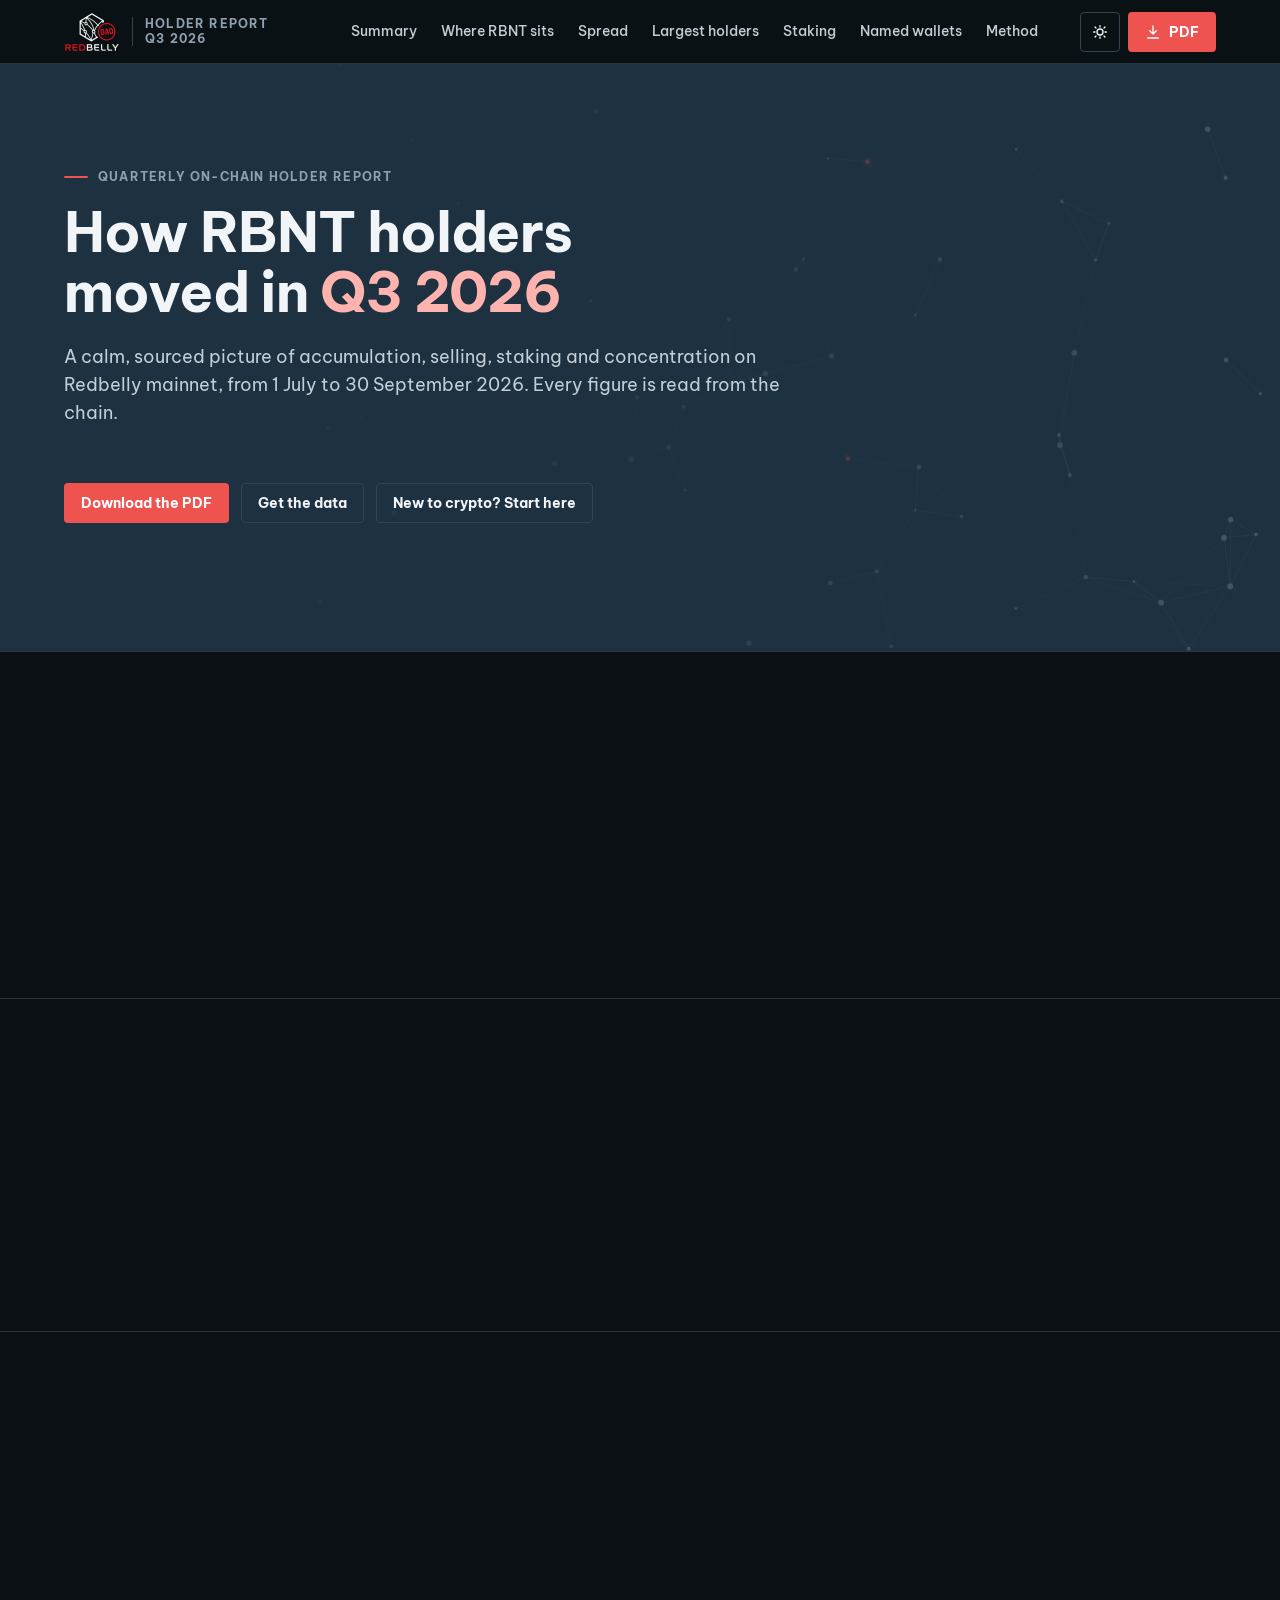
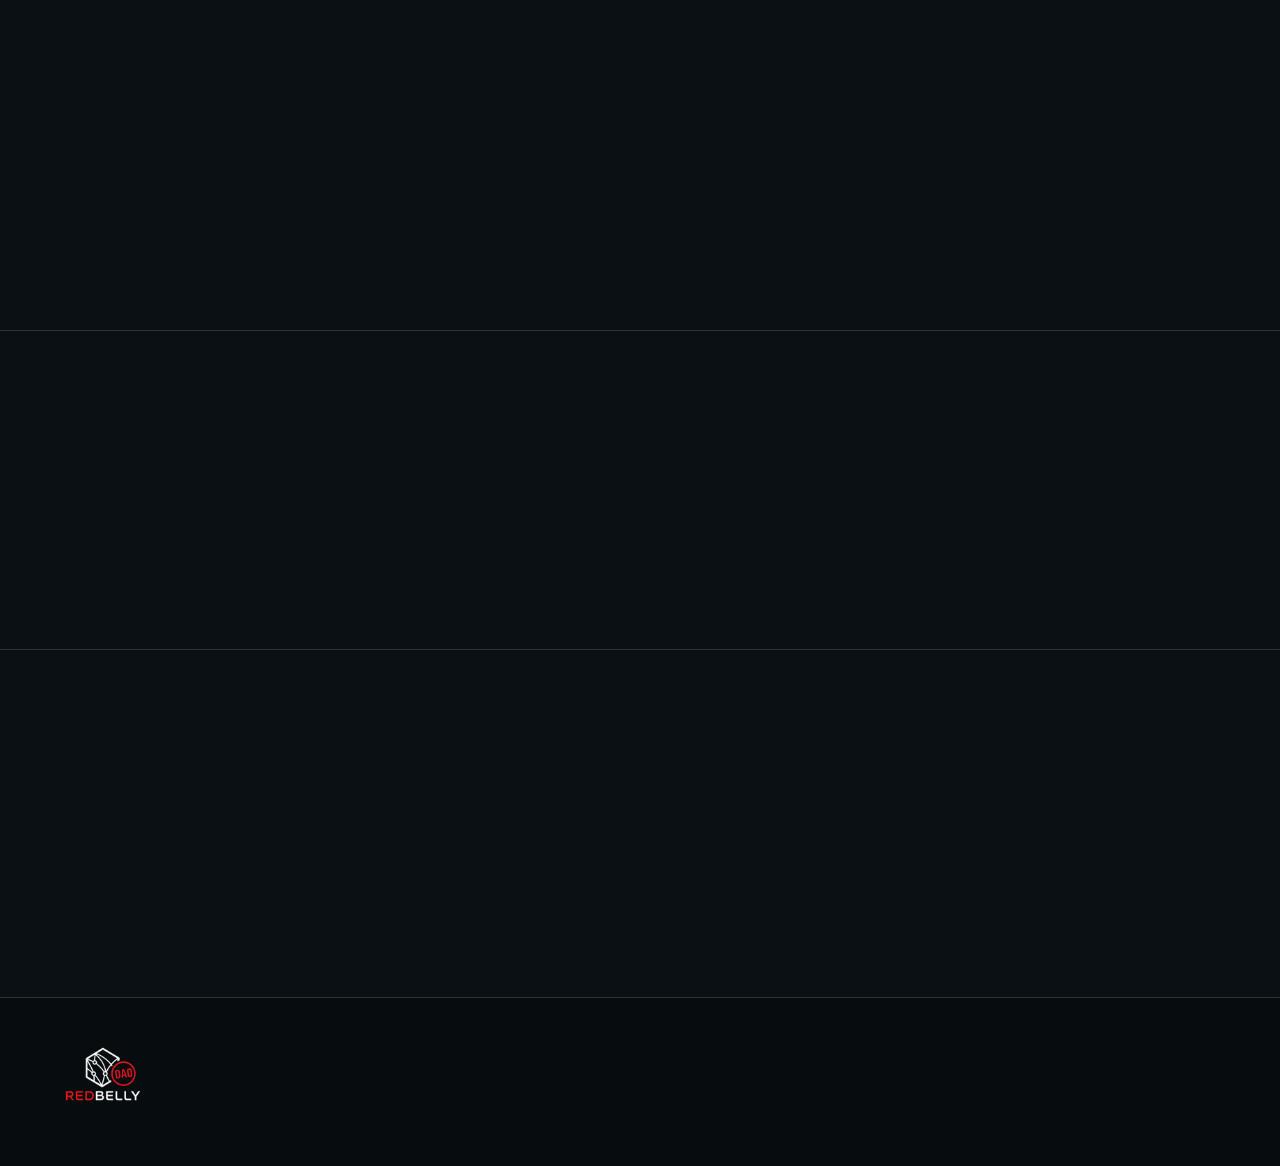
==== public/index.html @ 39e29b45 "Add animated report site, PDF edition and Vercel config Static site in the Redbelly DAO Task Board b" ====
<!doctype html>
<html lang="en" data-theme="dark">
<head>
<meta charset="utf-8">
<meta name="viewport" content="width=device-width, initial-scale=1">
<title>RBNT Holder Report Q3 2026</title>
<meta name="description" content="How RBNT holders behaved on Redbelly mainnet from 1 July to 30 September 2026: accumulation, selling, staking and how concentrated holdings are. Every figure is read from the chain.">
<meta name="theme-color" content="#0c1317">
<link rel="canonical" href="https://rbnt-quarterly-on-chain-holder-report.vercel.app/">
<meta property="og:type" content="article">
<meta property="og:title" content="RBNT Holder Report, Q3 2026">
<meta property="og:description" content="Accumulation, selling, staking and concentration among RBNT holders, read from Redbelly mainnet.">
<meta property="og:url" content="https://rbnt-quarterly-on-chain-holder-report.vercel.app/">
<meta property="og:image" content="https://rbnt-quarterly-on-chain-holder-report.vercel.app/assets/img/og-image.png">
<meta property="og:image:width" content="1200">
<meta property="og:image:height" content="630">
<meta name="twitter:card" content="summary_large_image">
<link rel="icon" type="image/png" href="assets/img/favicon-64.png">
<link rel="apple-touch-icon" href="assets/img/apple-touch-icon.png">
<link rel="preconnect" href="https://fonts.googleapis.com">
<link rel="preconnect" href="https://fonts.gstatic.com" crossorigin>
<link href="https://fonts.googleapis.com/css2?family=Be+Vietnam+Pro:wght@400;500;600;700&family=JetBrains+Mono:wght@400;500;600&display=swap" rel="stylesheet">
<link rel="stylesheet" href="assets/css/tokens.css">
<link rel="stylesheet" href="assets/css/site.css">
<script>
  (function () {
    try {
      var t = localStorage.getItem("rbnt-theme");
      if (/[?&]print=1/.test(location.search)) t = "light";
      if (t === "light" || t === "dark") document.documentElement.setAttribute("data-theme", t);
    } catch (e) {}
  })();
</script>
</head>
<body>
<a class="skip" href="#main">Skip to the report</a>
<div class="progress" id="progress" aria-hidden="true"></div>

<header class="site-header">
  <div class="wrap">
    <a class="brand-link" href="#top" aria-label="Redbelly DAO, back to top">
      <img class="logo-dark" src="assets/img/dao-logo-on-dark-160.png" alt="Redbelly DAO" width="56" height="40">
      <img class="logo-light" src="assets/img/dao-logo-on-light-160.png" alt="Redbelly DAO" width="56" height="40">
      <span>Holder report<br>Q3 2026</span>
    </a>
    <nav class="nav" aria-label="Sections">
      <a href="#summary">Summary</a>
      <a href="#where">Where RBNT sits</a>
      <a href="#spread">Spread</a>
      <a href="#largest">Largest holders</a>
      <a href="#staking">Staking</a>
      <a href="#named">Named wallets</a>
      <a href="#method">Method</a>
    </nav>
    <div class="header-actions">
      <button class="btn btn-ghost btn-icon theme-toggle" id="theme-toggle" type="button" aria-label="Switch to light theme">
        <svg viewBox="0 0 24 24" fill="none" stroke="currentColor" stroke-width="2" stroke-linecap="round" aria-hidden="true"><circle cx="12" cy="12" r="4.5"/><path d="M12 2.5v2M12 19.5v2M4.6 4.6l1.4 1.4M18 18l1.4 1.4M2.5 12h2M19.5 12h2M4.6 19.4L6 18M18 6l1.4-1.4"/></svg>
      </button>
      <a class="btn btn-primary btn-hide-sm" href="downloads/RBNT-Holder-Report-Q3-2026.pdf" download>
        <svg viewBox="0 0 24 24" fill="none" stroke="currentColor" stroke-width="2" stroke-linecap="round" stroke-linejoin="round" aria-hidden="true"><path d="M12 3v12m0 0l-5-5m5 5l5-5M4 21h16"/></svg>
        PDF
      </a>
    </div>
  </div>
</header>

<div class="hero" id="top">
  <canvas id="net" aria-hidden="true"></canvas>
  <div class="wrap">
    <p class="eyebrow h-in">Quarterly on-chain holder report</p>
    <h1 class="h-in d1">How RBNT holders moved in <span class="accent">Q3 2026</span></h1>
    <p class="lede h-in d2" id="hero-lede">A calm, sourced picture of accumulation, selling, staking and concentration on Redbelly mainnet, from 1 July to 30 September 2026. Every figure is read from the chain.</p>
    <ul class="hero-meta h-in d3" id="hero-meta"></ul>
    <div class="hero-actions h-in d3">
      <a class="btn btn-primary" href="downloads/RBNT-Holder-Report-Q3-2026.pdf" download>Download the PDF</a>
      <a class="btn btn-ghost" href="#downloads">Get the data</a>
      <a class="btn btn-ghost" href="#glossary">New to crypto? Start here</a>
    </div>
    <div class="kpis h-in d4" id="kpis"></div>
  </div>
</div>

<main id="main">
  <section id="summary">
    <div class="wrap">
      <div class="sec-head reveal">
        <p class="eyebrow">The quarter in brief</p>
        <h2>What happened, in plain words</h2>
        <p>Each point links to the chart and the numbers behind it. Trends are described as they happened on chain. Nothing here predicts prices or suggests buying or selling.</p>
      </div>
      <div class="findings" id="findings"></div>
    </div>
  </section>

  <section id="where">
    <div class="wrap">
      <div class="sec-head reveal">
        <p class="eyebrow">Supply map</p>
        <h2>Where RBNT sits</h2>
        <p id="where-lede"></p>
      </div>
      <div class="card reveal" id="card-where"></div>
      <div class="explain reveal" id="explain-where"></div>
    </div>
  </section>

  <section id="spread">
    <div class="wrap">
      <div class="sec-head reveal">
        <p class="eyebrow">Distribution</p>
        <h2>How spread out holdings are</h2>
        <p id="spread-lede"></p>
      </div>
      <div class="stats four reveal" id="conc-stats"></div>
      <div class="grid-2" style="margin-top:24px">
        <div class="card reveal" id="card-holders"></div>
        <div class="card reveal" data-delay="1" id="card-bands"></div>
      </div>
      <div class="explain reveal" id="explain-spread"></div>
    </div>
  </section>

  <section id="largest">
    <div class="wrap">
      <div class="sec-head reveal">
        <p class="eyebrow">Accumulation and selling</p>
        <h2>What the largest holders did</h2>
        <p id="largest-lede"></p>
      </div>
      <div class="grid-2">
        <div class="card reveal" id="card-cohort-count"></div>
        <div class="card reveal" data-delay="1" id="card-cohort-net"></div>
      </div>
      <div class="stats three reveal" id="entrant-stats" style="margin-top:24px"></div>
      <div class="explain reveal" id="explain-largest"></div>
    </div>
  </section>

  <section id="staking">
    <div class="wrap">
      <div class="sec-head reveal">
        <p class="eyebrow">Reddex staking pools</p>
        <h2>Staking</h2>
        <p id="staking-lede"></p>
      </div>
      <div class="stats four reveal" id="staking-stats"></div>
      <div class="grid-2" style="margin-top:24px" id="pool-cards"></div>
      <div class="card reveal" id="card-stake-flows" style="margin-top:24px"></div>
      <div class="explain reveal" id="explain-staking"></div>
    </div>
  </section>

  <section id="named">
    <div class="wrap">
      <div class="sec-head reveal">
        <p class="eyebrow">Publicly named wallets</p>
        <h2>Reserved wallets, WRBNT and exchanges</h2>
        <p id="named-lede"></p>
      </div>
      <div class="card reveal" id="card-named"></div>
      <div class="card reveal" id="card-named-flows" style="margin-top:24px"></div>
      <div class="grid-2" style="margin-top:24px">
        <div class="card reveal" id="card-wrbnt"></div>
        <div class="card reveal" data-delay="1" id="card-exchanges"></div>
      </div>
      <div class="explain reveal" id="explain-named"></div>
    </div>
  </section>

  <section id="activity">
    <div class="wrap">
      <div class="sec-head reveal">
        <p class="eyebrow">Context</p>
        <h2>Network activity in the quarter</h2>
        <p>Background figures that help read the holder trends above.</p>
      </div>
      <div class="stats three reveal" id="activity-stats"></div>
    </div>
  </section>

  <section id="method">
    <div class="wrap">
      <div class="sec-head reveal">
        <p class="eyebrow">Method and sources</p>
        <h2>How this report was made</h2>
        <p>The full method, with every script, is in <a href="downloads/METHOD.md">METHOD.md</a>. Anyone can rerun it for the next quarter by changing one setting.</p>
      </div>
      <ol class="steps reveal" id="method-steps"></ol>
      <div class="card reveal" id="card-checks" style="margin-top:24px"></div>
      <div class="card reveal" id="card-sources" style="margin-top:24px"></div>
    </div>
  </section>

  <section id="glossary">
    <div class="wrap">
      <div class="sec-head reveal">
        <p class="eyebrow">New to crypto</p>
        <h2>Words used in this report</h2>
        <p>Short definitions, in the order you will meet them.</p>
      </div>
      <dl class="glossary reveal" id="glossary-list"></dl>
    </div>
  </section>

  <section id="downloads" class="no-print-break">
    <div class="wrap">
      <div class="sec-head reveal">
        <p class="eyebrow">Downloads</p>
        <h2>Report, summary and data</h2>
        <p>Everything below is free to share. The data files list totals for groups of wallets, never single unlabelled wallets.</p>
      </div>
      <div class="downloads reveal" id="download-list"></div>
    </div>
  </section>
</main>

<footer class="site-footer">
  <div class="wrap">
    <div>
      <img class="logo-dark" src="assets/img/dao-logo-on-dark-160.png" alt="Redbelly DAO" width="78" height="56">
      <img class="logo-light" src="assets/img/dao-logo-on-light-160.png" alt="Redbelly DAO" width="78" height="56">
    </div>
    <div id="footer-text"></div>
  </div>
</footer>

<script src="data/report.js"></script>
<script src="assets/js/copy.js"></script>
<script src="assets/js/charts.js"></script>
<script src="assets/js/network.js"></script>
<script src="assets/js/app.js"></script>
</body>
</html>
---- public/assets/css/tokens.css ----
/* Redbelly DAO Task Board brand tokens. Generated from app/globals.css, do not edit by hand. */
/* Dark is the default. Set data-theme="light" on the root element for the light theme. */
:root,
[data-theme="dark"] {
  color-scheme: dark;
  --surface: #0c1317;
  --background-deep: #0a1014;
  --surface-container-lowest: #070c0f;
  --surface-container-low: #111a20;
  --surface-container: #17222a;
  --surface-container-high: #223039;
  --surface-container-highest: #2e3e49;
  --surface-slate: #141f26;
  --surface-steel: #1d3140;
  --panel-edge: #263641;
  --on-surface: #f1f5f8;
  --on-surface-variant: #c2ced6;
  --outline: #8fa1ad;
  --outline-variant: #34444f;
  --brand: #EF5350;
  --brand-hover: #f95a56;
  --on-brand: #ffffff;
  --primary: #ffb3ae;
  --ok: #86EFAC;
  --warn: #FCD34D;
  --error: #ffb4ab;
  --font-sans: "Be Vietnam Pro", ui-sans-serif, system-ui, sans-serif;
  --font-mono: "JetBrains Mono", ui-monospace, monospace;
  --radius-base: 4px;
  --radius-lg: 8px;
  --radius-full: 9999px;
  --space-base: 4px;
  --space-gutter: 24px;
  --space-margin-mobile: 16px;
  --space-margin-desktop: 64px;
  --space-max-width: 1280px;
}

[data-theme="light"] {
  color-scheme: light;
  --surface: #EDF1F4;
  --background-deep: #EDF1F4;
  --surface-container-lowest: #FFFFFF;
  --surface-container-low: #F4F6F8;
  --surface-container: #E6EBEF;
  --surface-container-high: #DAE1E7;
  --surface-container-highest: #CCD6DD;
  --surface-slate: #FFFFFF;
  --surface-steel: #DDE6ED;
  --panel-edge: #D3DBE1;
  --on-surface: #0F1A22;
  --on-surface-variant: #394853;
  --outline: #596975;
  --outline-variant: #C3CDD4;
  --brand: #EF5350;
  --brand-hover: #D93E3B;
  --on-brand: #ffffff;
  --primary: #B3272A;
  --ok: #15803D;
  --warn: #A16207;
  --error: #B3261E;
}
---- public/assets/css/site.css ----
/* RBNT Quarterly Holder Report. Built on the Redbelly DAO Task Board brand
   tokens (tokens.css): Kinetic Consensus, one red accent, slate surfaces,
   Be Vietnam Pro for prose, JetBrains Mono for machine values only. */

:root {
  --ease: cubic-bezier(0.16, 1, 0.3, 1);
  --t-fast: 0.15s;
  --t-slow: 0.9s;
  --chart-context: #8fa1ad;
  --chart-focus: #EF5350;
  --chart-grid: #223039;
  --chart-axis: #34444f;
  --hero-band: #1d3140;
  --hero-ink: #f1f5f8;
  --hero-ink-2: #c2ced6;
  --hero-muted: #8fa1ad;
  --nav-fill: rgba(12, 19, 23, 0.72);
  --header-h: 64px;
}

[data-theme="light"] {
  --chart-context: #7b8c98;
  --chart-grid: #E6EBEF;
  --chart-axis: #C3CDD4;
  --nav-fill: rgba(237, 241, 244, 0.78);
}

* { box-sizing: border-box; }

html {
  scroll-behavior: smooth;
  scroll-padding-top: calc(var(--header-h) + 16px);
  -webkit-text-size-adjust: 100%;
}

body {
  margin: 0;
  background: var(--background-deep);
  color: var(--on-surface);
  font-family: var(--font-sans);
  font-size: 16px;
  line-height: 1.5;
  overflow-x: hidden;
}

img { max-width: 100%; display: block; }
a { color: var(--primary); text-underline-offset: 3px; }
a:hover { text-decoration-thickness: 2px; }
:focus-visible { outline: 2px solid var(--brand); outline-offset: 2px; border-radius: 2px; }

.mono, code, .addr, .blk {
  font-family: var(--font-mono);
  font-variant-numeric: tabular-nums;
}

.wrap {
  width: 100%;
  max-width: var(--space-max-width);
  margin: 0 auto;
  padding: 0 var(--space-margin-mobile);
}

@media (min-width: 900px) {
  .wrap { padding: 0 var(--space-margin-desktop); }
}

.skip {
  position: absolute; left: -9999px; top: 8px;
  background: var(--brand); color: var(--on-brand); padding: 8px 12px; border-radius: var(--radius-base);
  font-weight: 700; z-index: 100;
}
.skip:focus { left: 8px; }

/* Reading progress */
.progress {
  position: fixed; top: 0; left: 0; height: 2px; width: 100%;
  background: var(--brand); transform-origin: 0 50%; transform: scaleX(0);
  z-index: 60; pointer-events: none;
}

/* Header */
.site-header {
  position: sticky; top: 0; z-index: 50;
  height: var(--header-h);
  background: var(--nav-fill);
  backdrop-filter: blur(16px);
  -webkit-backdrop-filter: blur(16px);
  border-bottom: 1px solid var(--panel-edge);
}
.site-header .wrap { height: 100%; display: flex; align-items: center; gap: 24px; }
.brand-link { display: flex; align-items: center; gap: 12px; text-decoration: none; color: var(--on-surface); flex: none; }
.brand-link img { height: 40px; width: auto; }
.brand-link .logo-light { display: none; }
[data-theme="light"] .brand-link .logo-dark { display: none; }
[data-theme="light"] .brand-link .logo-light { display: block; }
.brand-link span {
  font-size: 12px; font-weight: 700; letter-spacing: 0.1em; text-transform: uppercase; color: var(--outline);
  border-left: 1px solid var(--outline-variant); padding-left: 12px; line-height: 1.2;
}
.nav { display: none; gap: 4px; margin-left: auto; }
.nav a {
  color: var(--on-surface-variant); text-decoration: none; font-size: 14px; font-weight: 500;
  padding: 8px 10px; border-radius: var(--radius-base);
  transition: color var(--t-fast), background var(--t-fast);
}
.nav a:hover, .nav a[aria-current="true"] { color: var(--on-surface); background: var(--surface-container); }
.nav a[aria-current="true"] { box-shadow: inset 0 -2px 0 var(--brand); }
.header-actions { display: flex; align-items: center; gap: 8px; margin-left: auto; }
@media (min-width: 1180px) {
  .nav { display: flex; }
  .header-actions { margin-left: 8px; }
}

.btn {
  display: inline-flex; align-items: center; justify-content: center; gap: 8px;
  font-family: var(--font-sans); font-size: 14px; font-weight: 700; line-height: 1;
  height: 40px; padding: 0 16px; border-radius: var(--radius-base);
  text-decoration: none; cursor: pointer; white-space: nowrap;
  border: 1px solid transparent;
  transition: transform var(--t-fast) var(--ease), background var(--t-fast), border-color var(--t-fast), color var(--t-fast);
}
.btn:active { transform: translateY(1px); }
.btn-primary { background: var(--brand); color: var(--on-brand); }
.btn-primary:hover { background: var(--brand-hover); }
.btn-ghost { background: transparent; color: var(--on-surface); border-color: var(--outline-variant); }
.btn-ghost:hover { border-color: var(--brand); color: var(--primary); }
.btn-icon { width: 40px; padding: 0; }
.btn svg { width: 16px; height: 16px; flex: none; }
.btn-hide-sm { display: none; }
@media (min-width: 640px) { .btn-hide-sm { display: inline-flex; } }

/* Hero band: stays dark steel in both themes */
.hero {
  position: relative; overflow: hidden;
  background: var(--hero-band);
  color: var(--hero-ink);
  border-bottom: 1px solid #263641;
}
.hero canvas { position: absolute; inset: 0; width: 100%; height: 100%; display: block; opacity: 0.9; }
.hero::after {
  content: ""; position: absolute; inset: 0; pointer-events: none;
  background: linear-gradient(90deg, rgba(29, 49, 64, 0.97) 0%, rgba(29, 49, 64, 0.85) 45%, rgba(29, 49, 64, 0.35) 100%);
}
.hero .wrap { position: relative; z-index: 1; padding-top: 64px; padding-bottom: 56px; }
@media (min-width: 900px) { .hero .wrap { padding-top: 96px; padding-bottom: 80px; } }

.eyebrow {
  display: inline-flex; align-items: center; gap: 10px;
  font-size: 12px; font-weight: 700; letter-spacing: 0.1em; text-transform: uppercase;
  color: var(--outline);
  margin: 0 0 16px;
}
.eyebrow::before { content: ""; width: 24px; height: 2px; background: var(--brand); border-radius: 2px; }
.hero .eyebrow { color: var(--hero-muted); }

h1, h2, h3 { font-family: var(--font-sans); margin: 0; }
.hero h1 {
  font-size: clamp(36px, 6vw, 56px); line-height: 1.08; font-weight: 700; letter-spacing: -0.02em;
  max-width: 16ch;
}
.hero h1 .accent { color: #ffb3ae; }
.hero .lede { font-size: 18px; line-height: 1.55; color: var(--hero-ink-2); max-width: 62ch; margin: 20px 0 0; }
.hero-meta {
  display: flex; flex-wrap: wrap; gap: 8px 20px; margin: 24px 0 0; padding: 0; list-style: none;
  font-size: 13px; color: var(--hero-muted);
}
.hero-meta li { display: flex; gap: 8px; align-items: center; }
.hero-meta .mono { color: var(--hero-ink-2); font-size: 13px; }
.hero-actions { display: flex; flex-wrap: wrap; gap: 12px; margin-top: 32px; }
.hero .btn-ghost { color: var(--hero-ink); border-color: #34444f; }
.hero .btn-ghost:hover { border-color: var(--brand); color: #ffb3ae; }

.kpis {
  display: grid; grid-template-columns: repeat(2, minmax(0, 1fr)); gap: 12px; margin-top: 48px;
}
@media (min-width: 900px) { .kpis { grid-template-columns: repeat(4, minmax(0, 1fr)); gap: 16px; } }
.kpi {
  background: rgba(12, 19, 23, 0.55);
  border: 1px solid #263641; border-radius: var(--radius-lg);
  padding: 16px; min-width: 0;
  backdrop-filter: blur(12px); -webkit-backdrop-filter: blur(12px);
}
.kpi .k-label { font-size: 12px; font-weight: 700; letter-spacing: 0.1em; text-transform: uppercase; color: var(--hero-muted); }
.kpi .k-value { font-size: clamp(26px, 3.4vw, 36px); font-weight: 700; letter-spacing: -0.01em; margin-top: 8px; line-height: 1.1; }
.kpi .k-delta { font-size: 14px; color: var(--hero-ink-2); margin-top: 6px; }
.kpi .k-delta .mono { font-size: 13px; }

/* Sections */
main section { padding: 64px 0; border-bottom: 1px solid var(--panel-edge); }
@media (min-width: 900px) { main section { padding: 80px 0; } }
main section:last-of-type { border-bottom: 0; }
.sec-head { max-width: 75ch; margin-bottom: 32px; }
.sec-head h2 { font-size: clamp(26px, 3.2vw, 32px); line-height: 1.2; font-weight: 600; letter-spacing: -0.01em; }
.sec-head p { font-size: 18px; line-height: 1.55; color: var(--on-surface-variant); margin: 16px 0 0; }
.prose { max-width: 72ch; }
.prose p, .prose li { font-size: 16px; line-height: 1.6; color: var(--on-surface-variant); }
.prose strong { color: var(--on-surface); }

.grid-2 { display: grid; gap: 24px; }
@media (min-width: 1000px) { .grid-2 { grid-template-columns: repeat(2, minmax(0, 1fr)); } }
.grid-3 { display: grid; gap: 16px; }
@media (min-width: 760px) { .grid-3 { grid-template-columns: repeat(3, minmax(0, 1fr)); } }

/* Findings */
.findings { display: grid; gap: 16px; counter-reset: f; }
@media (min-width: 760px) { .findings { grid-template-columns: repeat(2, minmax(0, 1fr)); } }
@media (min-width: 1100px) { .findings { grid-template-columns: repeat(3, minmax(0, 1fr)); } }
.finding {
  position: relative; background: var(--surface-slate); border: 1px solid var(--panel-edge);
  border-radius: var(--radius-lg); padding: 20px 20px 20px 20px; counter-increment: f;
  transition: border-color var(--t-fast), transform var(--t-fast) var(--ease);
}
.finding:hover { border-color: var(--outline-variant); transform: translateY(-2px); }
.finding::before {
  content: counter(f, decimal-leading-zero); font-family: var(--font-mono); font-size: 12px; font-weight: 500;
  letter-spacing: 0.05em; color: var(--primary);
}
.finding h3 { font-size: 18px; line-height: 1.35; font-weight: 600; margin-top: 10px; }
.finding p { font-size: 15px; line-height: 1.55; color: var(--on-surface-variant); margin: 10px 0 0; }
.finding .jump { display: inline-block; margin-top: 12px; font-size: 14px; font-weight: 600; text-decoration: none; }
.finding .jump { text-decoration-thickness: 1px; }

/* Cards */
.card {
  background: var(--surface-slate); border: 1px solid var(--panel-edge); border-radius: var(--radius-lg);
  min-width: 0;
}
.card-head {
  display: flex; align-items: flex-start; justify-content: space-between; gap: 16px;
  padding: 20px 20px 16px; border-bottom: 1px solid var(--panel-edge);
}
.card-head h3 { font-size: 18px; font-weight: 600; line-height: 1.35; }
.card-head p { font-size: 14px; color: var(--outline); margin: 6px 0 0; }
.card-body { padding: 20px; }
.card-foot {
  padding: 12px 20px 16px; border-top: 1px solid var(--panel-edge);
  font-size: 13px; color: var(--outline); display: flex; flex-wrap: wrap; gap: 8px 16px; align-items: center;
}
.card-foot .mono { font-size: 12px; }
.toggle-table {
  font-family: var(--font-sans); font-size: 13px; font-weight: 600; color: var(--primary);
  background: none; border: 1px solid var(--outline-variant); border-radius: var(--radius-base);
  padding: 6px 10px; cursor: pointer; white-space: nowrap; flex: none;
  transition: border-color var(--t-fast);
}
.toggle-table:hover { border-color: var(--brand); }

.legend { display: flex; flex-wrap: wrap; gap: 8px 18px; margin: 0 0 12px; padding: 0; list-style: none; font-size: 13px; color: var(--on-surface-variant); }
.legend li { display: inline-flex; align-items: center; gap: 8px; }
.legend .sw { width: 12px; height: 12px; border-radius: 3px; flex: none; }
.legend .sw.line { height: 2px; border-radius: 2px; width: 16px; }

/* Plain-language callout */
.explain {
  margin-top: 24px; padding: 16px 20px; border-left: 2px solid var(--brand);
  background: var(--surface-container-low); border-radius: 0 var(--radius-base) var(--radius-base) 0;
  max-width: 80ch;
}
.explain .t { font-size: 12px; font-weight: 700; letter-spacing: 0.1em; text-transform: uppercase; color: var(--outline); }
.explain p { margin: 6px 0 0; font-size: 16px; line-height: 1.6; color: var(--on-surface-variant); }
.explain p strong { color: var(--on-surface); }

/* Charts */
.chart { position: relative; width: 100%; }
.chart svg { display: block; width: 100%; height: auto; overflow: visible; }
.chart text { font-family: var(--font-sans); fill: var(--on-surface-variant); }
.chart .t-muted { fill: var(--outline); }
.chart .t-strong { fill: var(--on-surface); font-weight: 600; }
.chart .t-mono { font-family: var(--font-mono); }
.chart .grid line { stroke: var(--chart-grid); stroke-width: 1; shape-rendering: crispEdges; }
.chart .axis line, .chart .baseline { stroke: var(--chart-axis); stroke-width: 1; shape-rendering: crispEdges; }
.chart .mark { transition: opacity var(--t-fast); }
.chart .mark.dim { opacity: 0.35; }
.chart .hit { fill: transparent; cursor: default; }
.chart .hit:focus { outline: none; }
.chart .hit:focus-visible + .mark, .chart .mark.on { filter: brightness(1.15); }
.chart .focus-ring { fill: none; stroke: var(--on-surface); stroke-width: 1.5; opacity: 0; pointer-events: none; }
.chart .focus-ring.on { opacity: 1; }

.tooltip {
  position: fixed; z-index: 80; pointer-events: none;
  background: var(--surface-container-high); color: var(--on-surface);
  border: 1px solid var(--outline-variant); border-radius: var(--radius-base);
  padding: 8px 10px; font-size: 13px; line-height: 1.4; min-width: 120px; max-width: 280px;
  opacity: 0; transform: translateY(4px); transition: opacity var(--t-fast), transform var(--t-fast) var(--ease);
}
.tooltip.on { opacity: 1; transform: translateY(0); }
.tooltip .tt-title { color: var(--outline); font-size: 12px; margin-bottom: 4px; }
.tooltip .tt-row { display: flex; align-items: center; gap: 8px; }
.tooltip .tt-row .k { width: 12px; height: 2px; border-radius: 2px; flex: none; }
.tooltip .tt-row .v { font-weight: 700; font-variant-numeric: tabular-nums; }
.tooltip .tt-row .n { color: var(--on-surface-variant); }

/* Tables */
.table-wrap { overflow-x: auto; -webkit-overflow-scrolling: touch; border-radius: var(--radius-base); }
table.data { width: 100%; border-collapse: collapse; font-size: 14px; }
table.data caption { text-align: left; font-size: 13px; color: var(--outline); padding: 0 0 8px; }
table.data th, table.data td { padding: 10px 12px; text-align: right; border-bottom: 1px solid var(--surface-container-high); white-space: nowrap; }
table.data th:first-child, table.data td:first-child { text-align: left; white-space: normal; min-width: 160px; }
table.data thead th { font-size: 12px; font-weight: 700; letter-spacing: 0.06em; text-transform: uppercase; color: var(--outline); border-bottom: 1px solid var(--outline-variant); }
table.data td { font-variant-numeric: tabular-nums; color: var(--on-surface-variant); }
table.data.left th, table.data.left td { text-align: left; }
table.data.left td { white-space: normal; }
table.data td.strong, table.data tr.total td { color: var(--on-surface); font-weight: 600; }
table.data tr.total td { border-top: 1px solid var(--outline-variant); }
table.data tbody tr { transition: background var(--t-fast); }
table.data tbody tr:hover { background: var(--surface-container-low); }
table.data .addr { font-size: 12px; color: var(--outline); }
table.data .addr a { color: var(--primary); }
.table-view[hidden] { display: none; }
.table-view { margin-top: 16px; }

.delta-up, .delta-down, .delta-flat { font-variant-numeric: tabular-nums; }
.pill {
  display: inline-flex; align-items: center; gap: 6px; font-family: var(--font-mono); font-size: 12px; font-weight: 500; letter-spacing: 0.05em;
  color: var(--on-surface-variant);
}
.dot { width: 8px; height: 8px; border-radius: var(--radius-full); display: inline-block; flex: none; }
.dot.ok { background: var(--ok); }
.dot.warn { background: var(--warn); }
.dot.brand { background: var(--brand); }

/* Stat tiles */
.stats { display: grid; grid-template-columns: repeat(2, minmax(0, 1fr)); gap: 12px; }
@media (min-width: 900px) { .stats.four { grid-template-columns: repeat(4, minmax(0, 1fr)); } .stats.three { grid-template-columns: repeat(3, minmax(0, 1fr)); } }
.stat { background: var(--surface-slate); border: 1px solid var(--panel-edge); border-radius: var(--radius-lg); padding: 16px; min-width: 0; }
.stat .s-label { font-size: 13px; color: var(--outline); line-height: 1.35; }
.stat .s-value { font-size: clamp(24px, 3vw, 32px); font-weight: 700; margin-top: 8px; line-height: 1.1; letter-spacing: -0.01em; }
.stat .s-sub { font-size: 13px; color: var(--on-surface-variant); margin-top: 6px; }
.stat .spark { margin-top: 10px; height: 36px; }

/* Glossary */
.glossary { display: grid; gap: 12px; margin: 0; }
@media (min-width: 760px) { .glossary { grid-template-columns: repeat(2, minmax(0, 1fr)); } }
.glossary div { background: var(--surface-slate); border: 1px solid var(--panel-edge); border-radius: var(--radius-lg); padding: 16px; }
.glossary dt { font-weight: 600; font-size: 15px; }
.glossary dd { margin: 6px 0 0; font-size: 15px; line-height: 1.55; color: var(--on-surface-variant); }

/* Method */
.steps { counter-reset: s; list-style: none; padding: 0; margin: 0; display: grid; gap: 12px; }
.steps li { counter-increment: s; position: relative; padding: 14px 16px 14px 56px; background: var(--surface-slate); border: 1px solid var(--panel-edge); border-radius: var(--radius-lg); font-size: 15px; line-height: 1.55; color: var(--on-surface-variant); }
.steps li::before { content: counter(s); position: absolute; left: 16px; top: 14px; width: 26px; height: 26px; border-radius: var(--radius-base); background: var(--surface-steel); color: var(--on-surface); font-family: var(--font-mono); font-size: 13px; display: grid; place-items: center; }
.steps li strong { color: var(--on-surface); }

.downloads { display: grid; gap: 12px; }
@media (min-width: 760px) { .downloads { grid-template-columns: repeat(2, minmax(0, 1fr)); } }
@media (min-width: 1100px) { .downloads { grid-template-columns: repeat(3, minmax(0, 1fr)); } }
.dl {
  display: flex; gap: 14px; align-items: flex-start; text-decoration: none; color: var(--on-surface);
  background: var(--surface-slate); border: 1px solid var(--panel-edge); border-radius: var(--radius-lg); padding: 16px;
  transition: border-color var(--t-fast), transform var(--t-fast) var(--ease);
}
.dl:hover { border-color: var(--brand); transform: translateY(-2px); }
.dl .ft { font-family: var(--font-mono); font-size: 12px; font-weight: 500; letter-spacing: 0.05em; color: var(--primary); border: 1px solid var(--outline-variant); border-radius: var(--radius-base); padding: 4px 6px; flex: none; }
.dl strong { display: block; font-size: 15px; }
.dl span { display: block; font-size: 13px; color: var(--outline); margin-top: 4px; line-height: 1.45; }

/* Footer */
.site-footer { background: var(--surface-container-lowest); border-top: 1px solid var(--panel-edge); padding: 48px 0 64px; }
[data-theme="light"] .site-footer { background: var(--surface-container); }
.site-footer .wrap { display: grid; gap: 24px; }
@media (min-width: 900px) { .site-footer .wrap { grid-template-columns: 1fr 2fr; } }
.site-footer img { height: 56px; width: auto; }
.site-footer .logo-light { display: none; }
[data-theme="light"] .site-footer .logo-dark { display: none; }
[data-theme="light"] .site-footer .logo-light { display: block; }
.site-footer p { margin: 0 0 8px; font-size: 14px; color: var(--outline); line-height: 1.55; max-width: 75ch; }

/* Motion. Everything below respects prefers-reduced-motion. */
.reveal { opacity: 0; transform: translateY(18px); transition: opacity var(--t-slow) var(--ease), transform var(--t-slow) var(--ease); }
.reveal.in { opacity: 1; transform: none; }
.reveal[data-delay="1"] { transition-delay: 0.08s; }
.reveal[data-delay="2"] { transition-delay: 0.16s; }
.reveal[data-delay="3"] { transition-delay: 0.24s; }
.reveal[data-delay="4"] { transition-delay: 0.32s; }
.reveal[data-delay="5"] { transition-delay: 0.40s; }

.hero .h-in { opacity: 0; transform: translateY(14px); animation: hIn 1s var(--ease) forwards; }
.hero .h-in.d1 { animation-delay: 0.1s; }
.hero .h-in.d2 { animation-delay: 0.2s; }
.hero .h-in.d3 { animation-delay: 0.3s; }
.hero .h-in.d4 { animation-delay: 0.45s; }
@keyframes hIn { to { opacity: 1; transform: none; } }

.chart .grow { transform-box: fill-box; transition: transform 1.1s var(--ease); }
.chart .grow.x { transform-origin: 0% 50%; transform: scaleX(0); }
.chart .grow.x-r { transform-origin: 100% 50%; transform: scaleX(0); }
.chart .grow.y { transform-origin: 50% 100%; transform: scaleY(0); }
.chart.drawn .grow { transform: none; }
.chart .fade { opacity: 0; transition: opacity 0.6s var(--ease); }
.chart.drawn .fade { opacity: 1; }
.chart .draw { transition: stroke-dashoffset 1.4s var(--ease); }

@media (prefers-reduced-motion: reduce) {
  html { scroll-behavior: auto; }
  .reveal, .hero .h-in { opacity: 1 !important; transform: none !important; animation: none !important; transition: none !important; }
  .chart .grow, .chart .fade, .chart .draw { transition: none !important; }
  .chart .grow { transform: none !important; }
  .chart .fade { opacity: 1 !important; }
  .finding, .dl, .btn { transition: none; }
}

/* Print, used for the PDF edition */
@media print {
  @page { size: A4; margin: 14mm 12mm 16mm; }
  html { scroll-behavior: auto; }
  body { background: #fff; font-size: 11pt; }
  .site-header, .progress, .hero canvas, .hero-actions, .toggle-table, .skip, .no-print, .theme-toggle { display: none !important; }
  .reveal, .hero .h-in { opacity: 1 !important; transform: none !important; animation: none !important; transition: none !important; }
  .chart .grow { transform: none !important; transition: none !important; }
  .chart .fade { opacity: 1 !important; transition: none !important; }
  .hero { -webkit-print-color-adjust: exact; print-color-adjust: exact; }
  .hero::after { display: none; }
  .hero .wrap { padding-top: 28px; padding-bottom: 28px; }
  main section { padding: 0 0 18px; border-bottom: 0; break-inside: auto; }
  #summary, #where, #spread, #largest, #staking, #named, #method, #glossary { break-before: page; }
  .table-wrap { overflow: visible; }
  table.data { font-size: 7.6pt; }
  table.data th, table.data td { padding: 5px 5px; white-space: normal; }
  table.data th:first-child, table.data td:first-child { min-width: 0; }
  table.data thead th { font-size: 6.6pt; letter-spacing: 0.03em; }
  table.data .addr { font-size: 6.4pt; word-break: break-all; }
  .card-head, .card-body { padding: 12px 14px; }
  .card-foot { padding: 8px 14px 10px; }
  .explain { margin-top: 14px; padding: 10px 14px; }
  .explain p { font-size: 9.5pt; }
  .sec-head { margin-bottom: 16px; }
  .sec-head p { font-size: 11pt; }
  .stats, .grid-2, .grid-3 { gap: 10px; }
  .dl span.url { display: block; font-family: var(--font-mono); font-size: 7pt; color: #394853; margin-top: 4px; word-break: break-all; }
  .site-footer { padding: 20px 0; break-before: avoid; }
  .card, .stat, .finding, .explain, .steps li, .glossary div, .chart-block { break-inside: avoid; }
  .sec-head { break-after: avoid; }
  .table-view[hidden] { display: block !important; }
  .print-break { break-before: page; }
  .wrap { padding: 0 !important; max-width: none; }
  a { color: inherit; text-decoration: none; }
  .downloads .dl { border-color: #ccd6dd; }
  .print-only { display: block !important; }
  * { -webkit-print-color-adjust: exact; print-color-adjust: exact; }
}
.print-only { display: none; }
.dl span.url { display: none; }
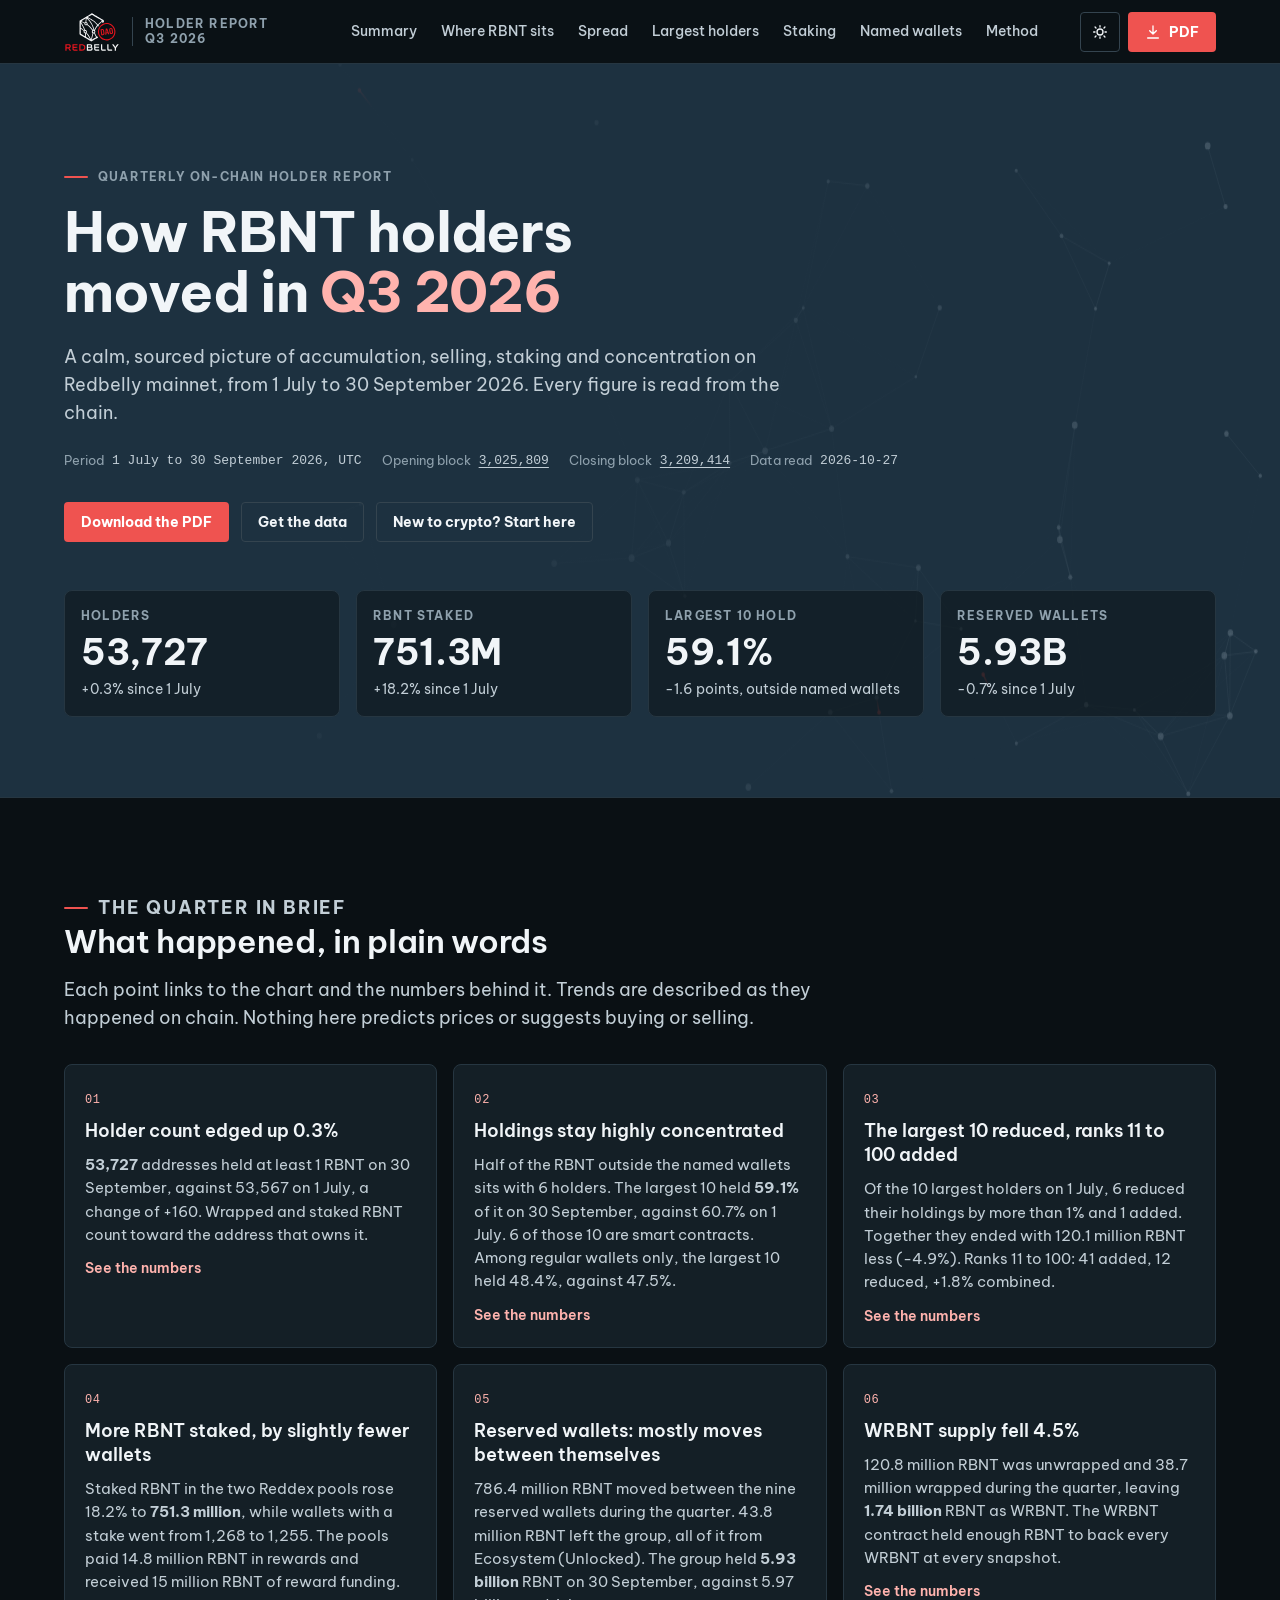
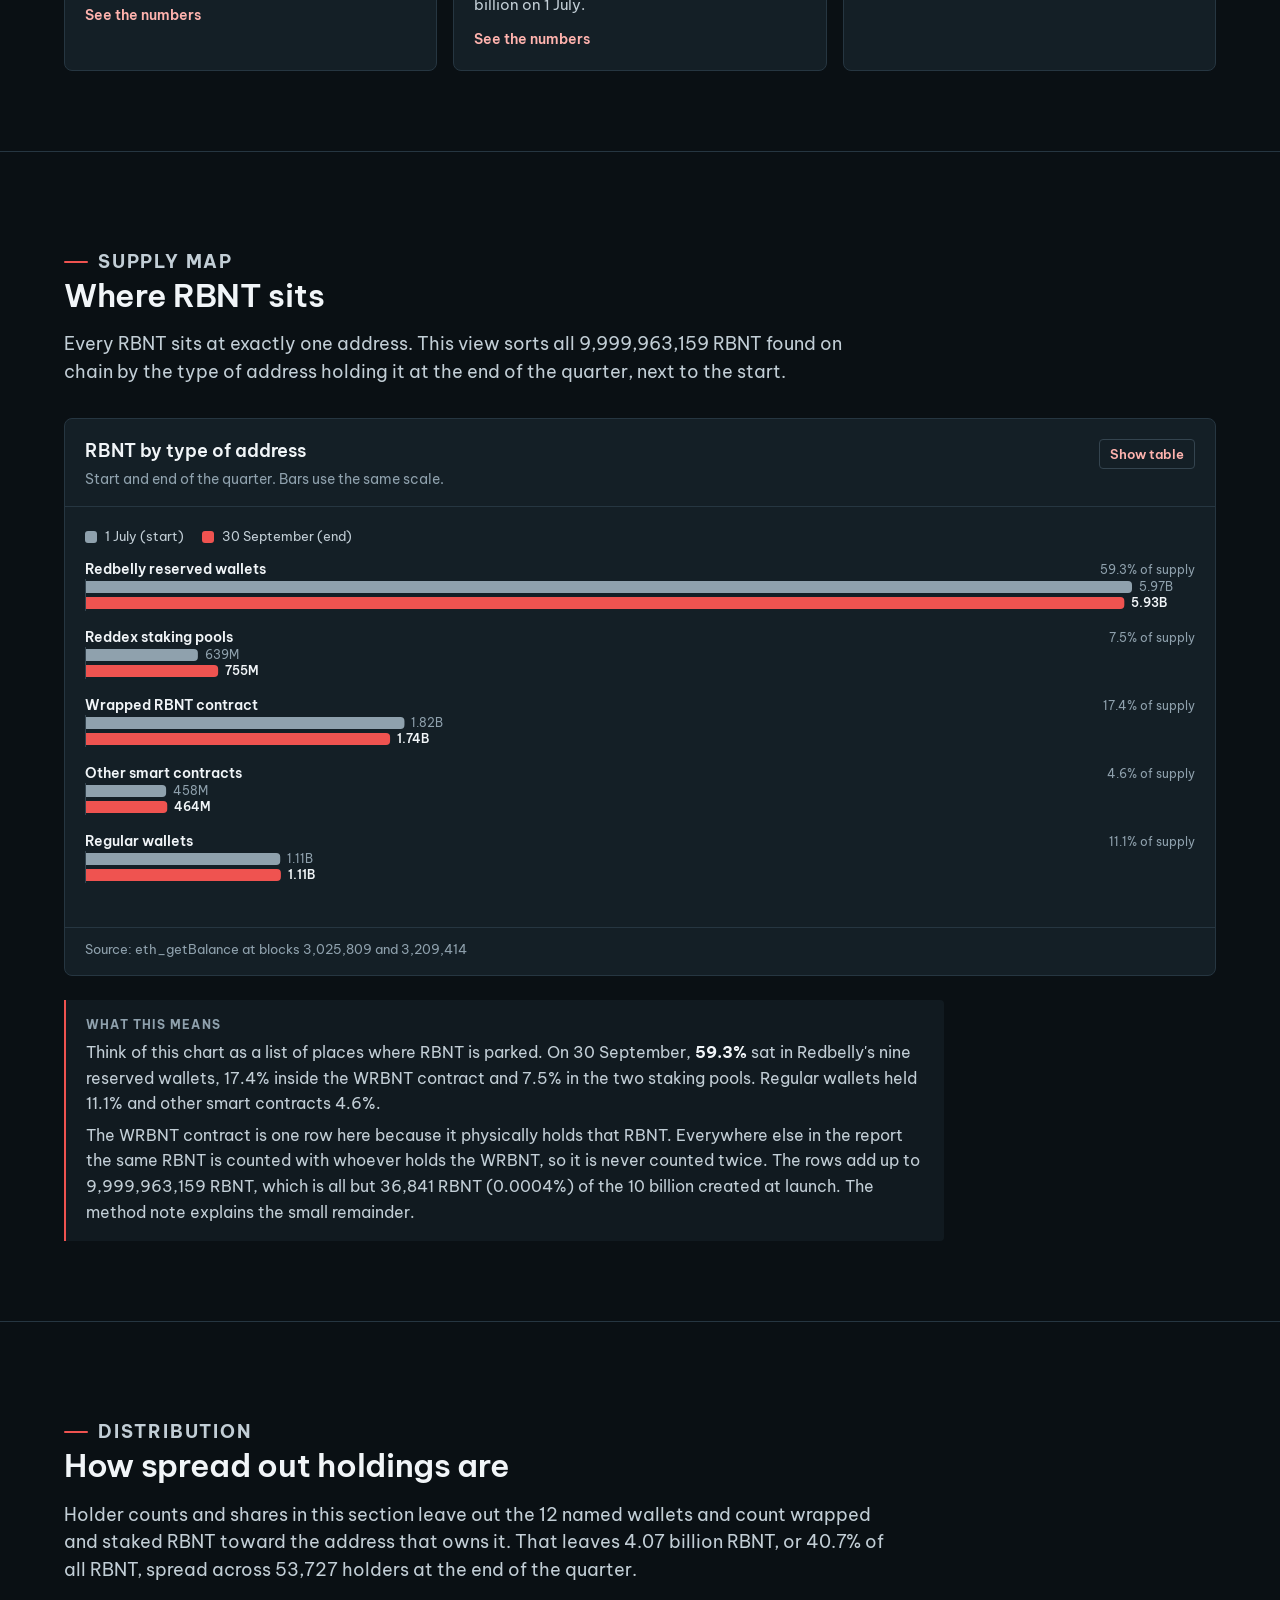
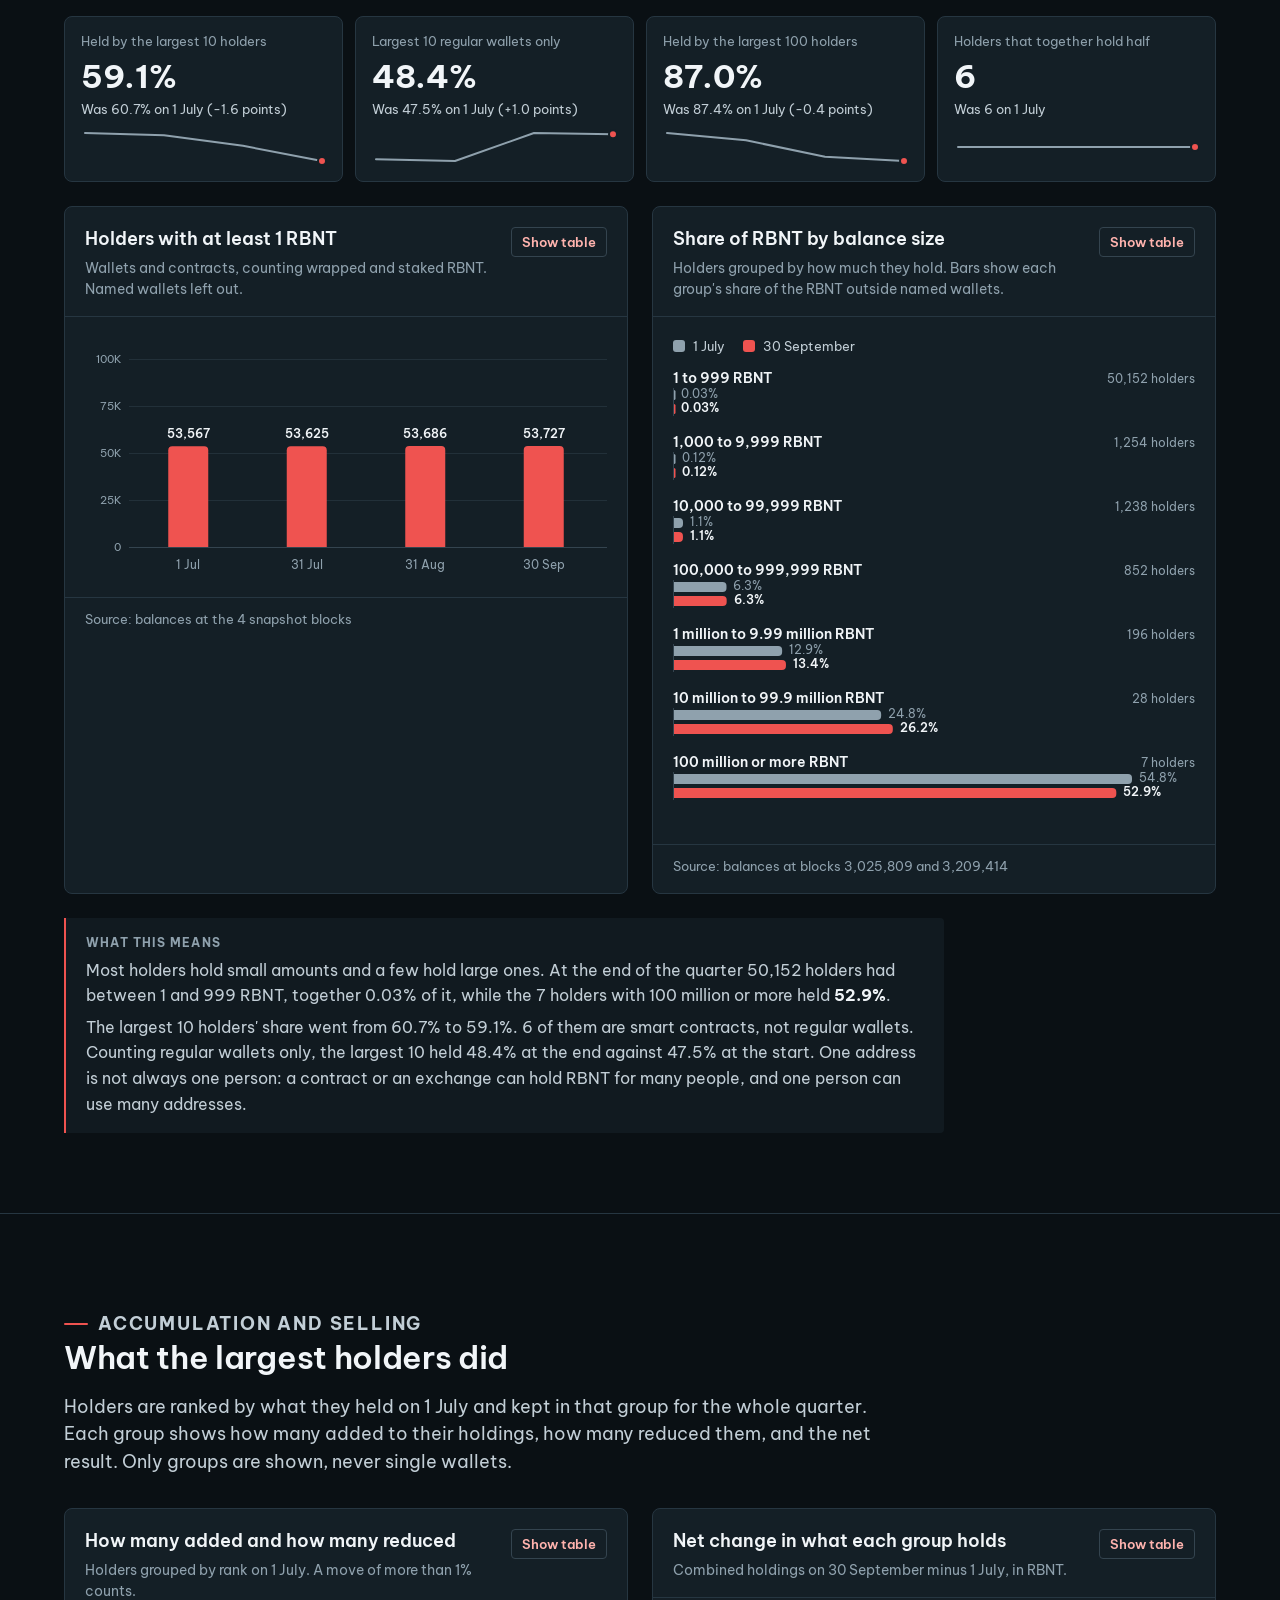
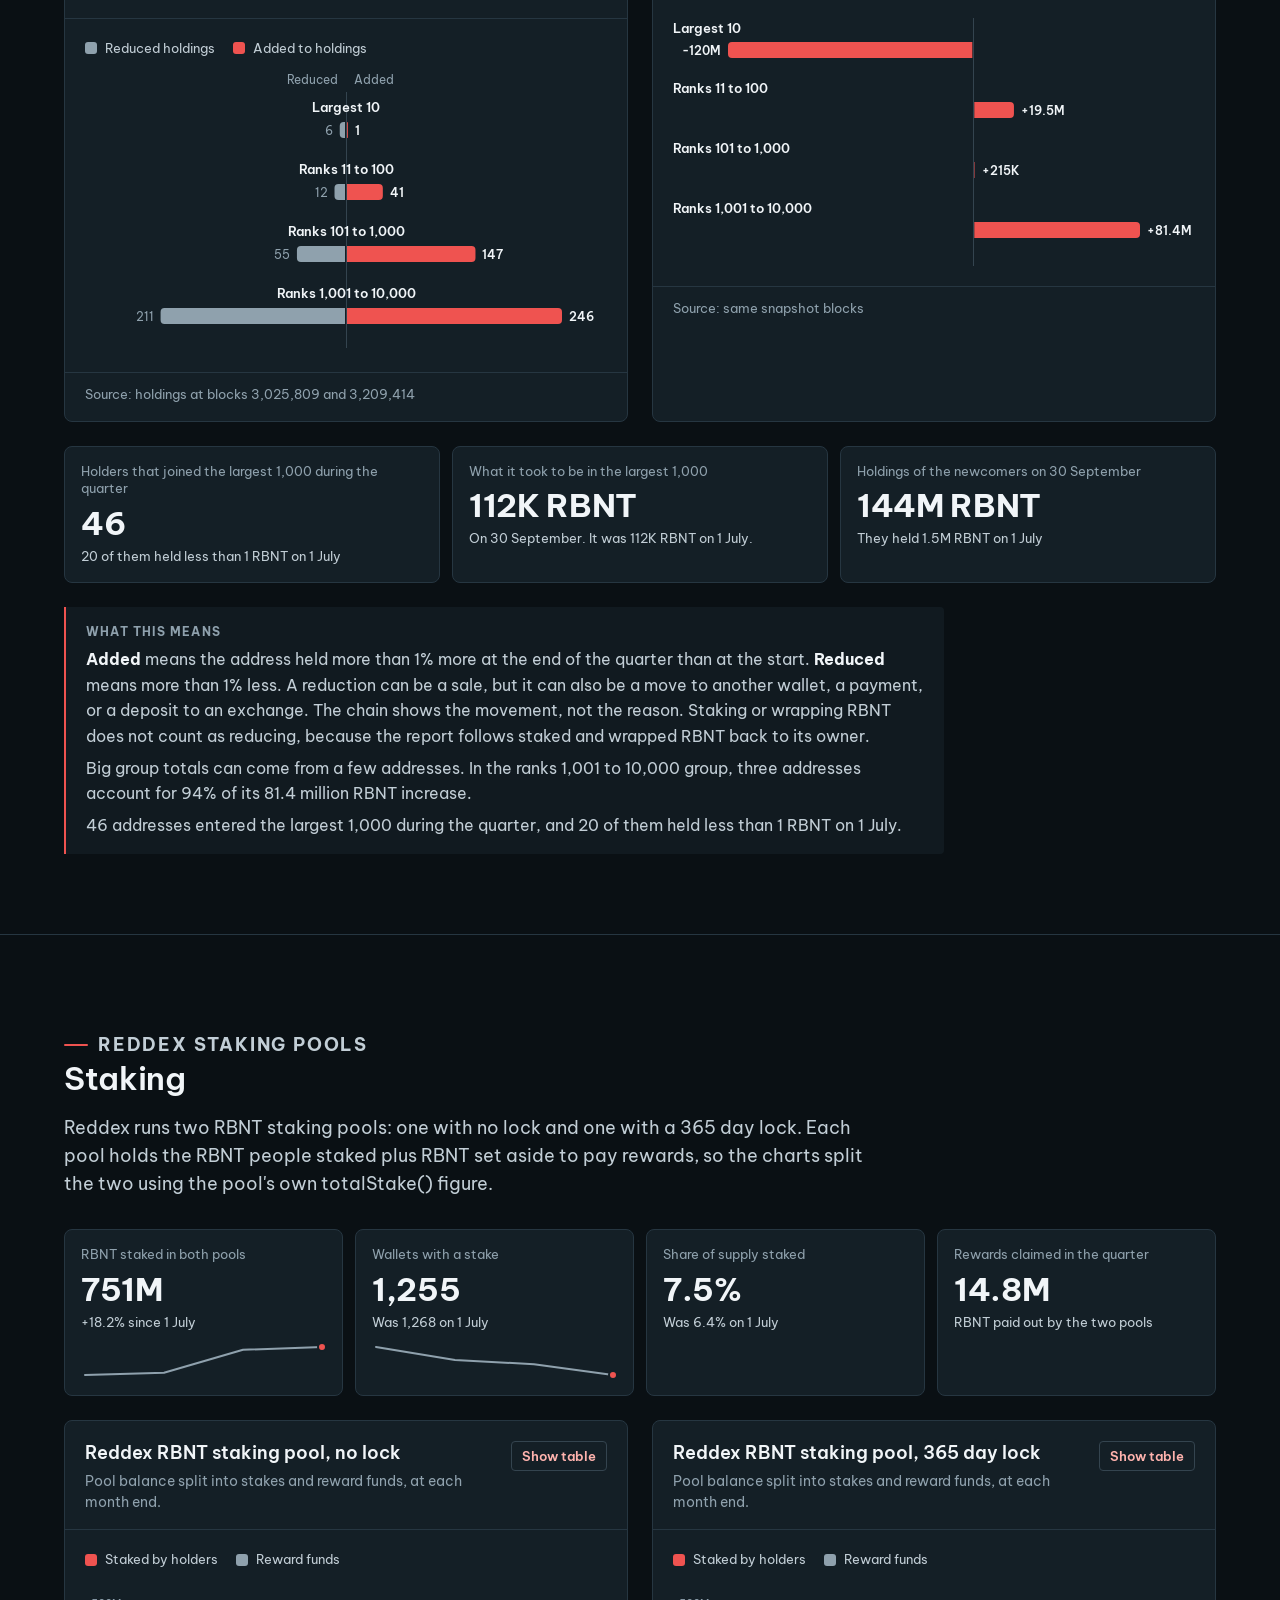
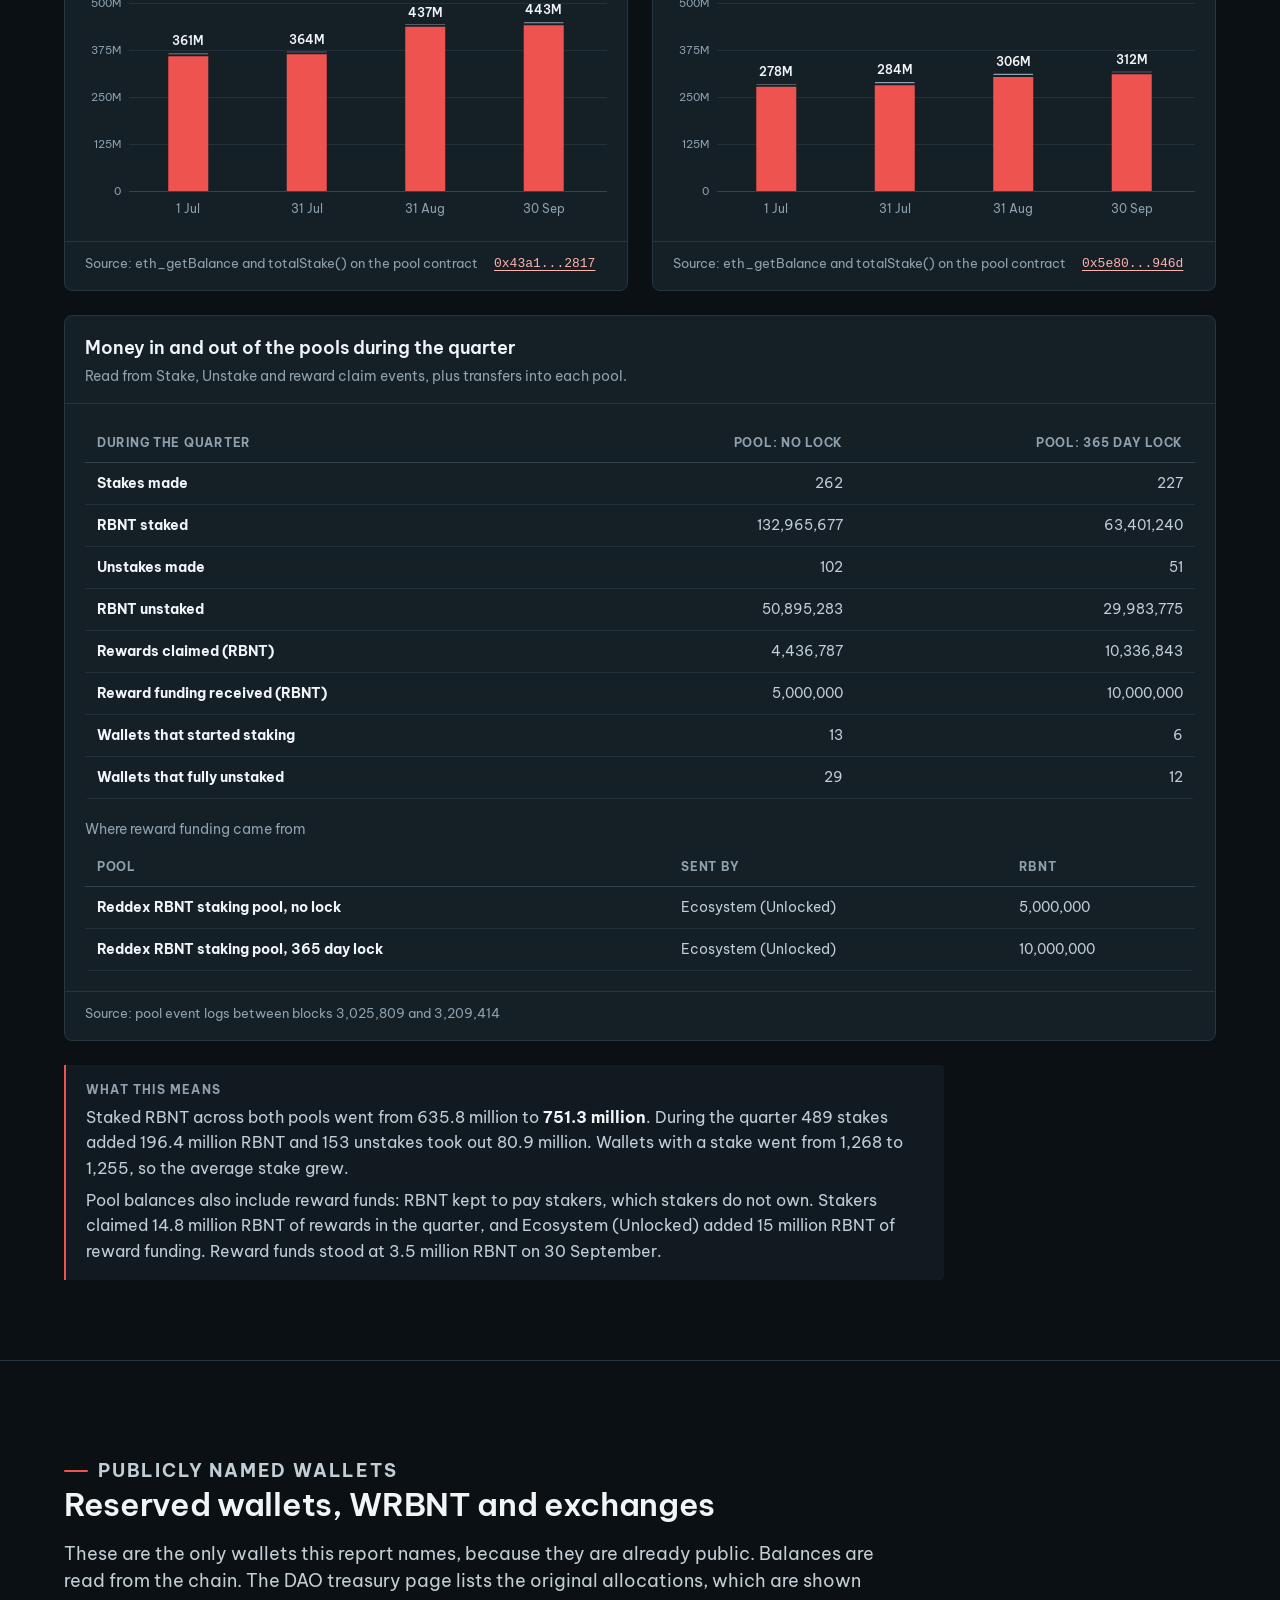
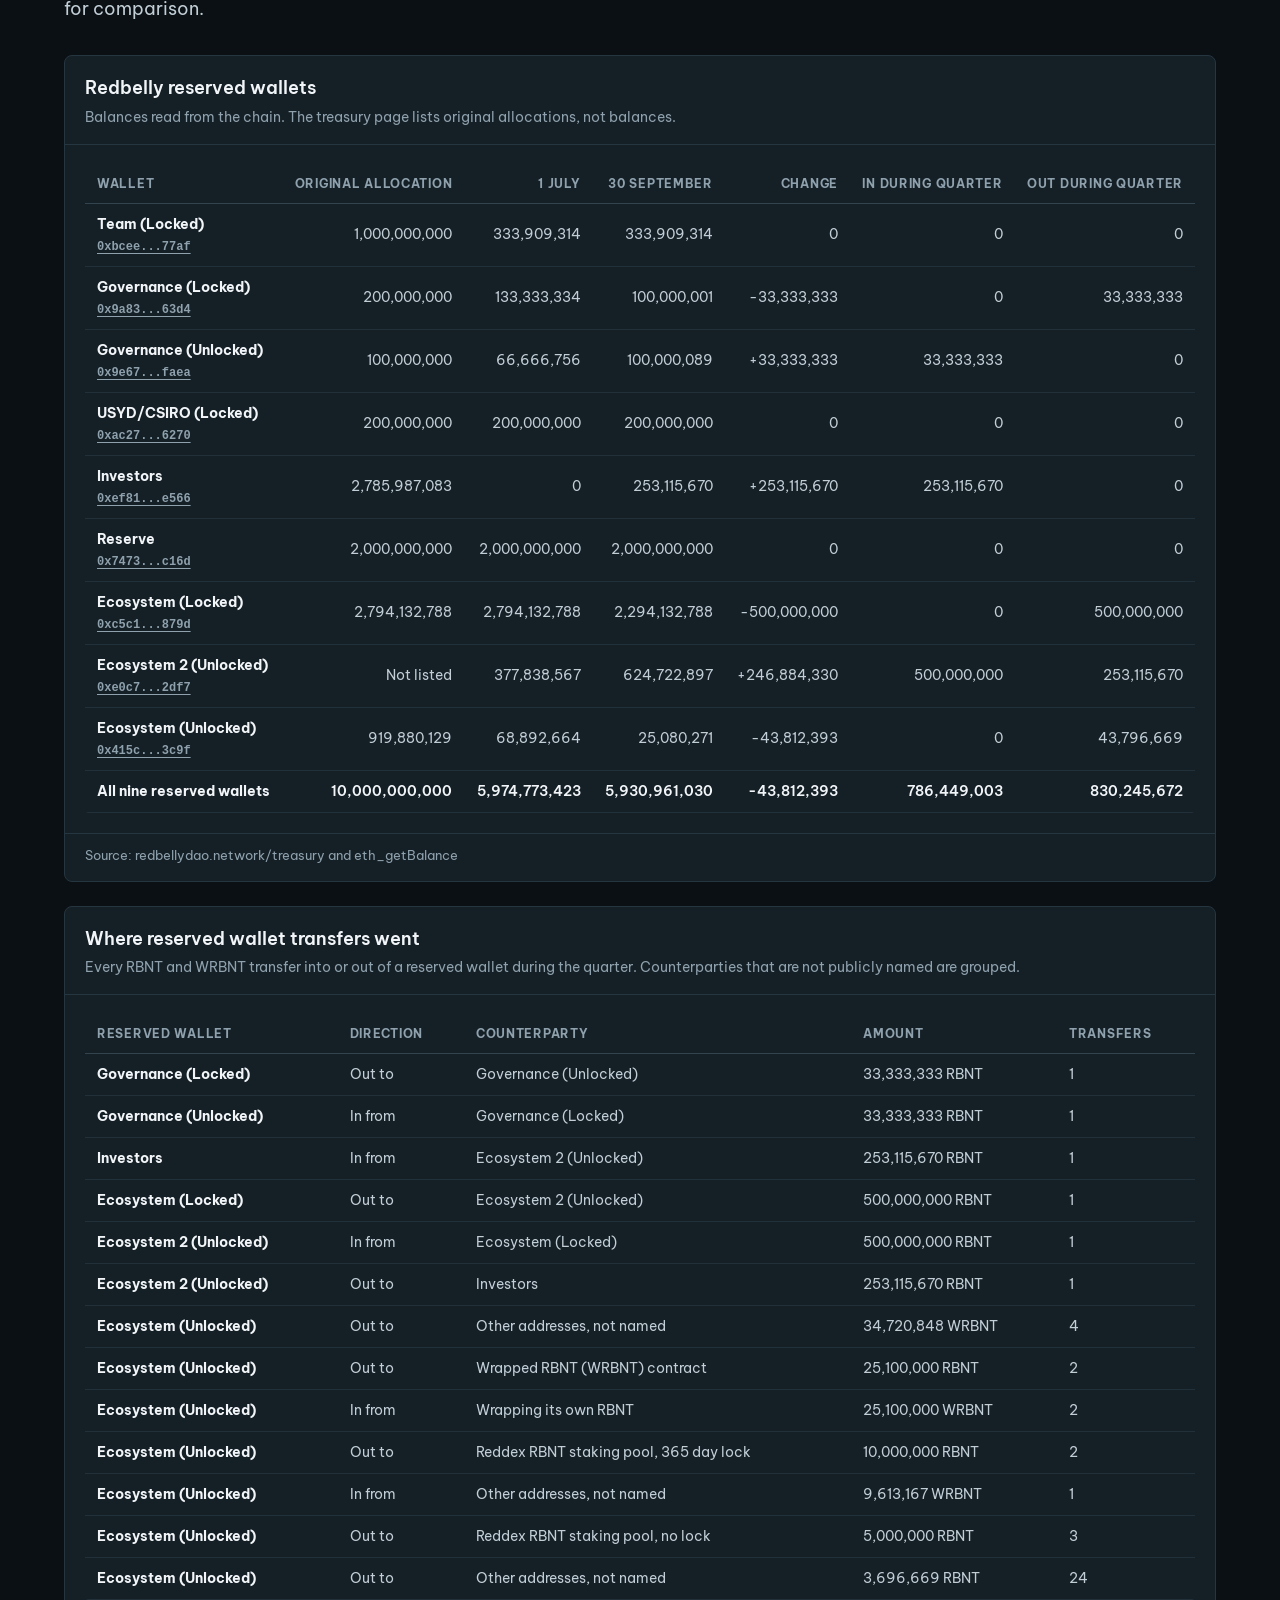
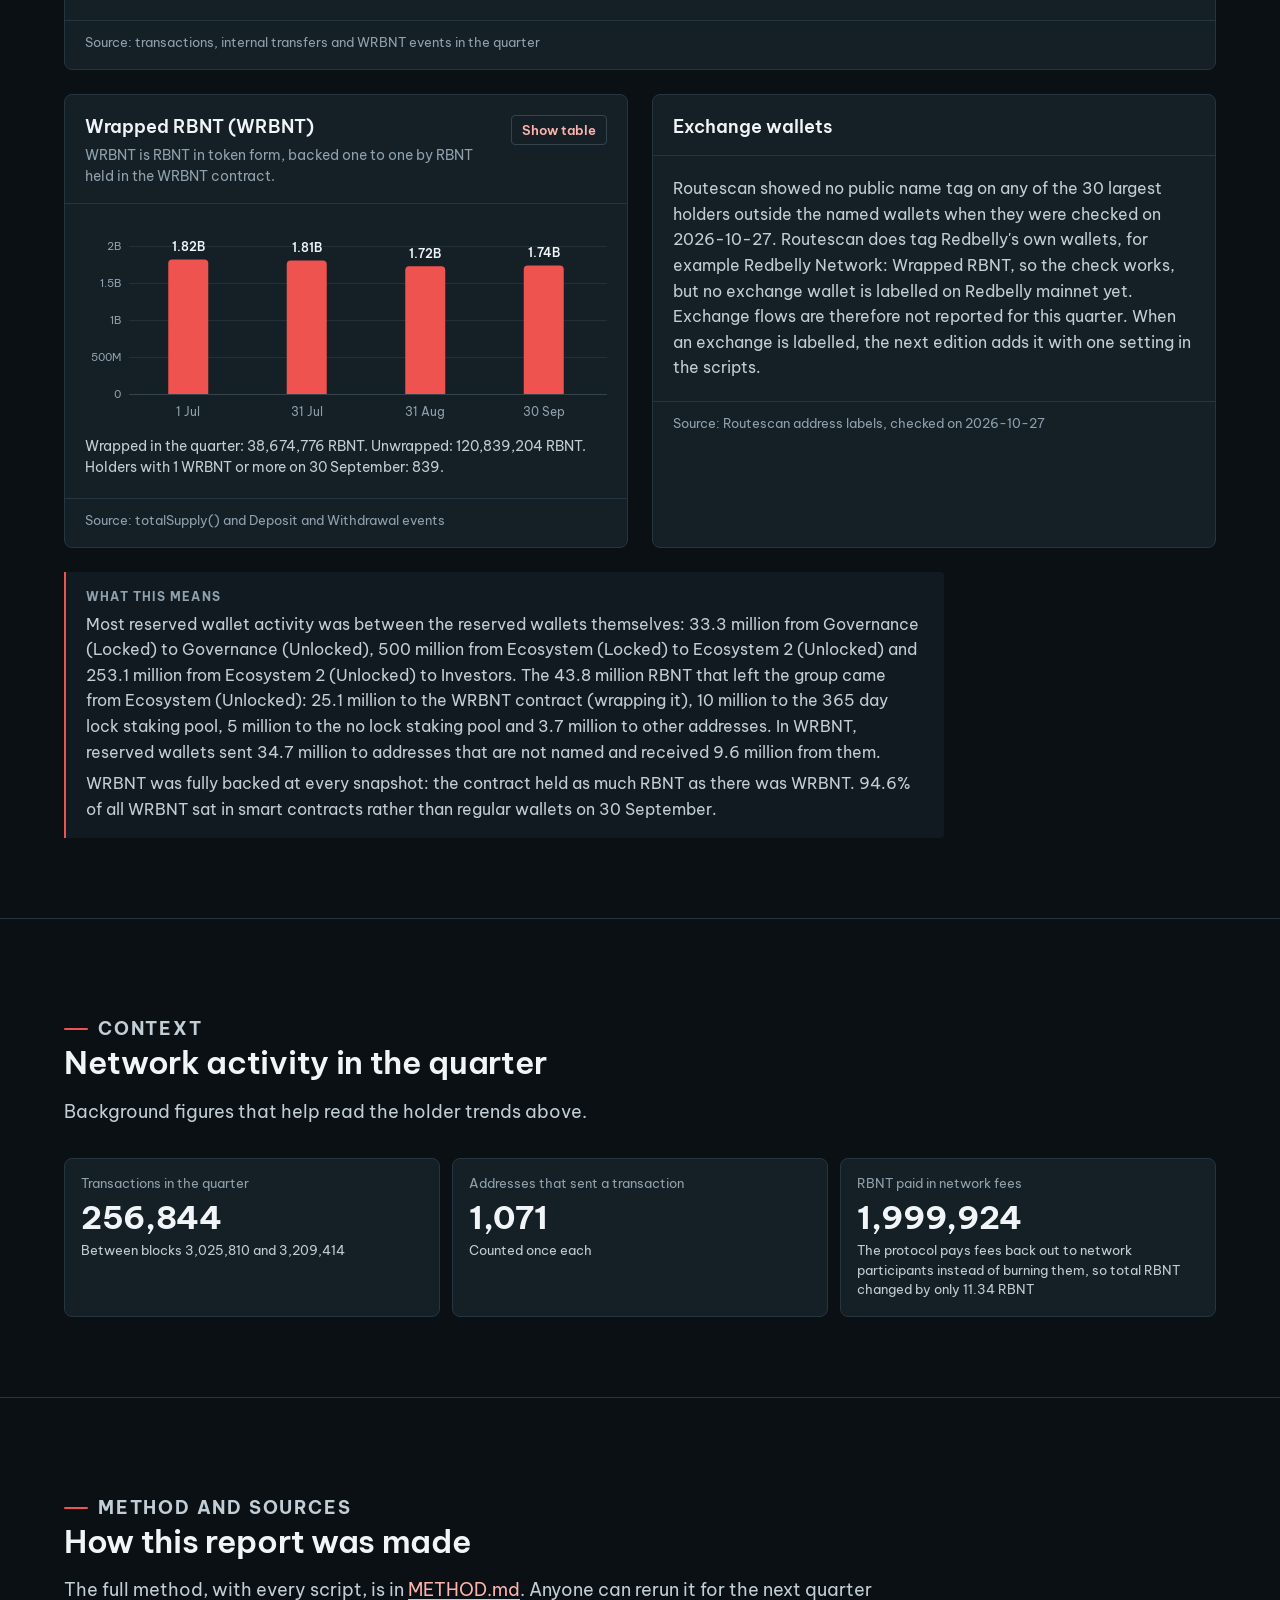
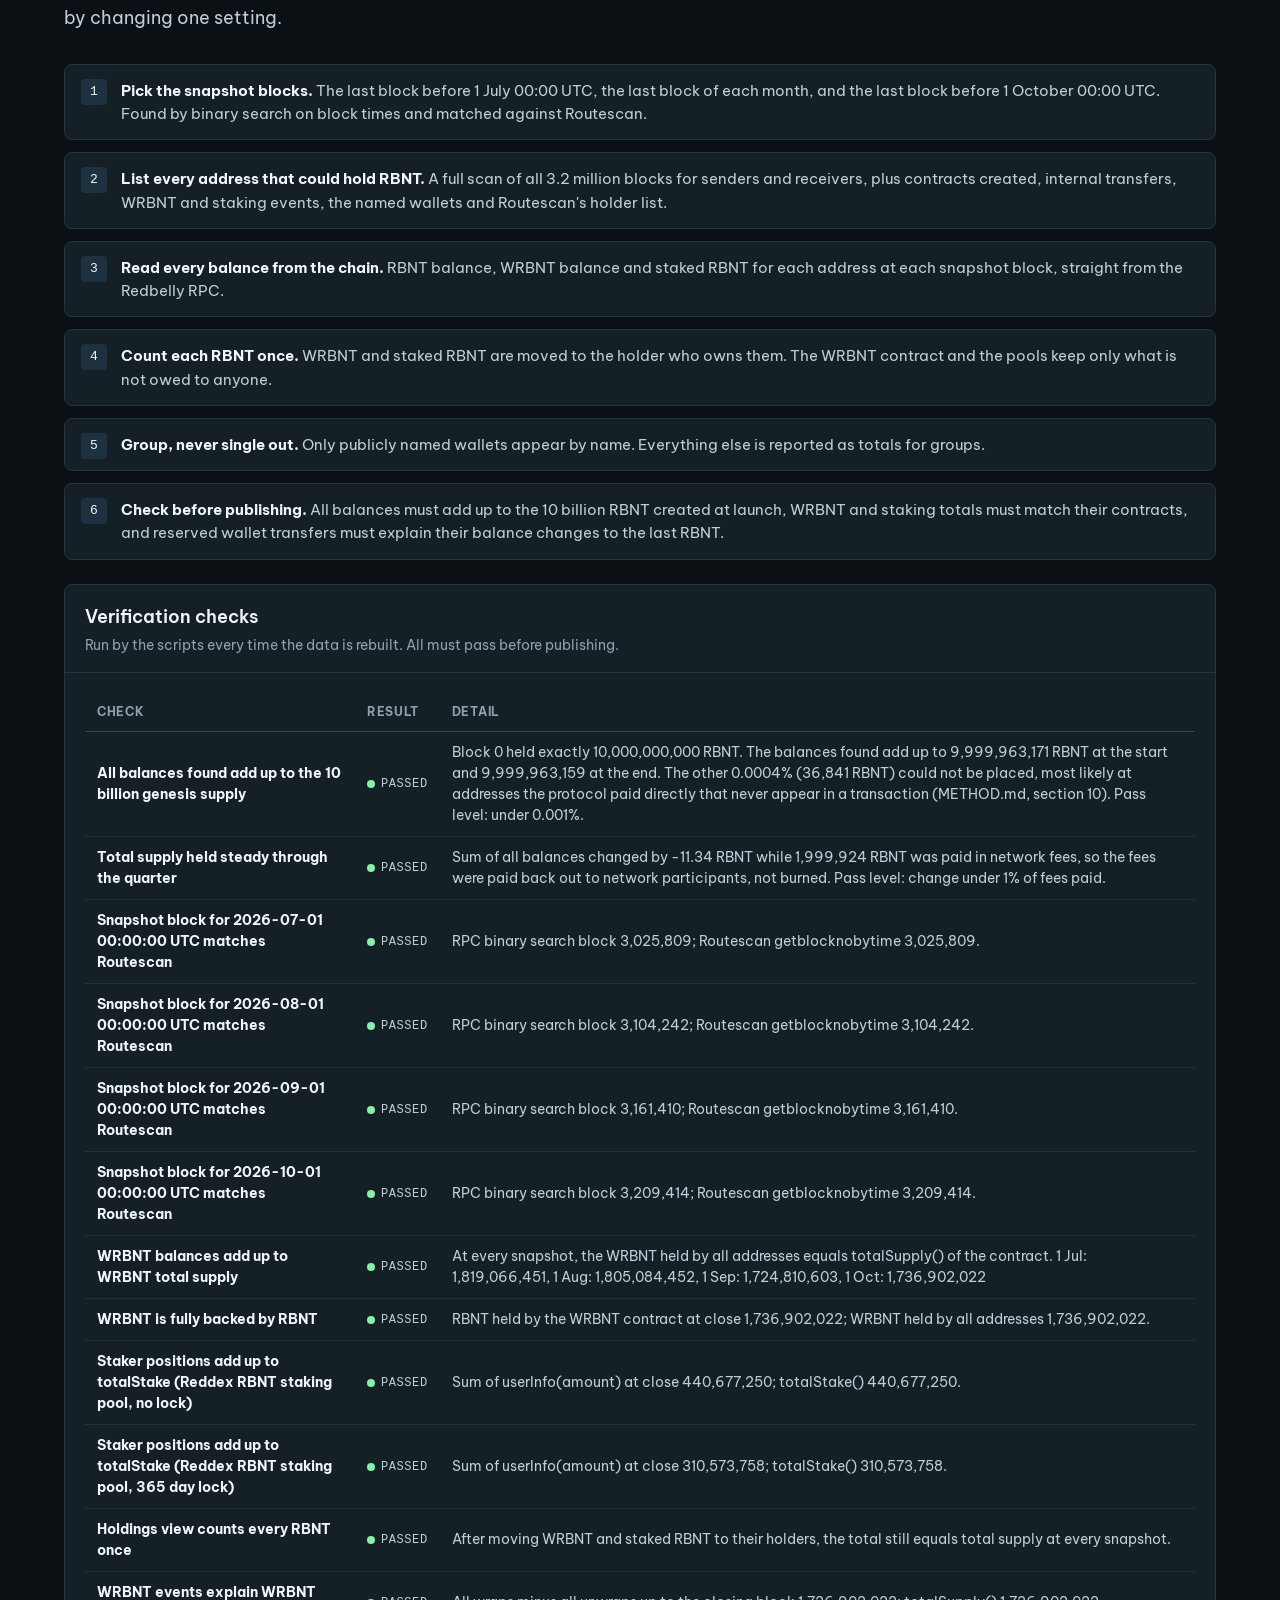
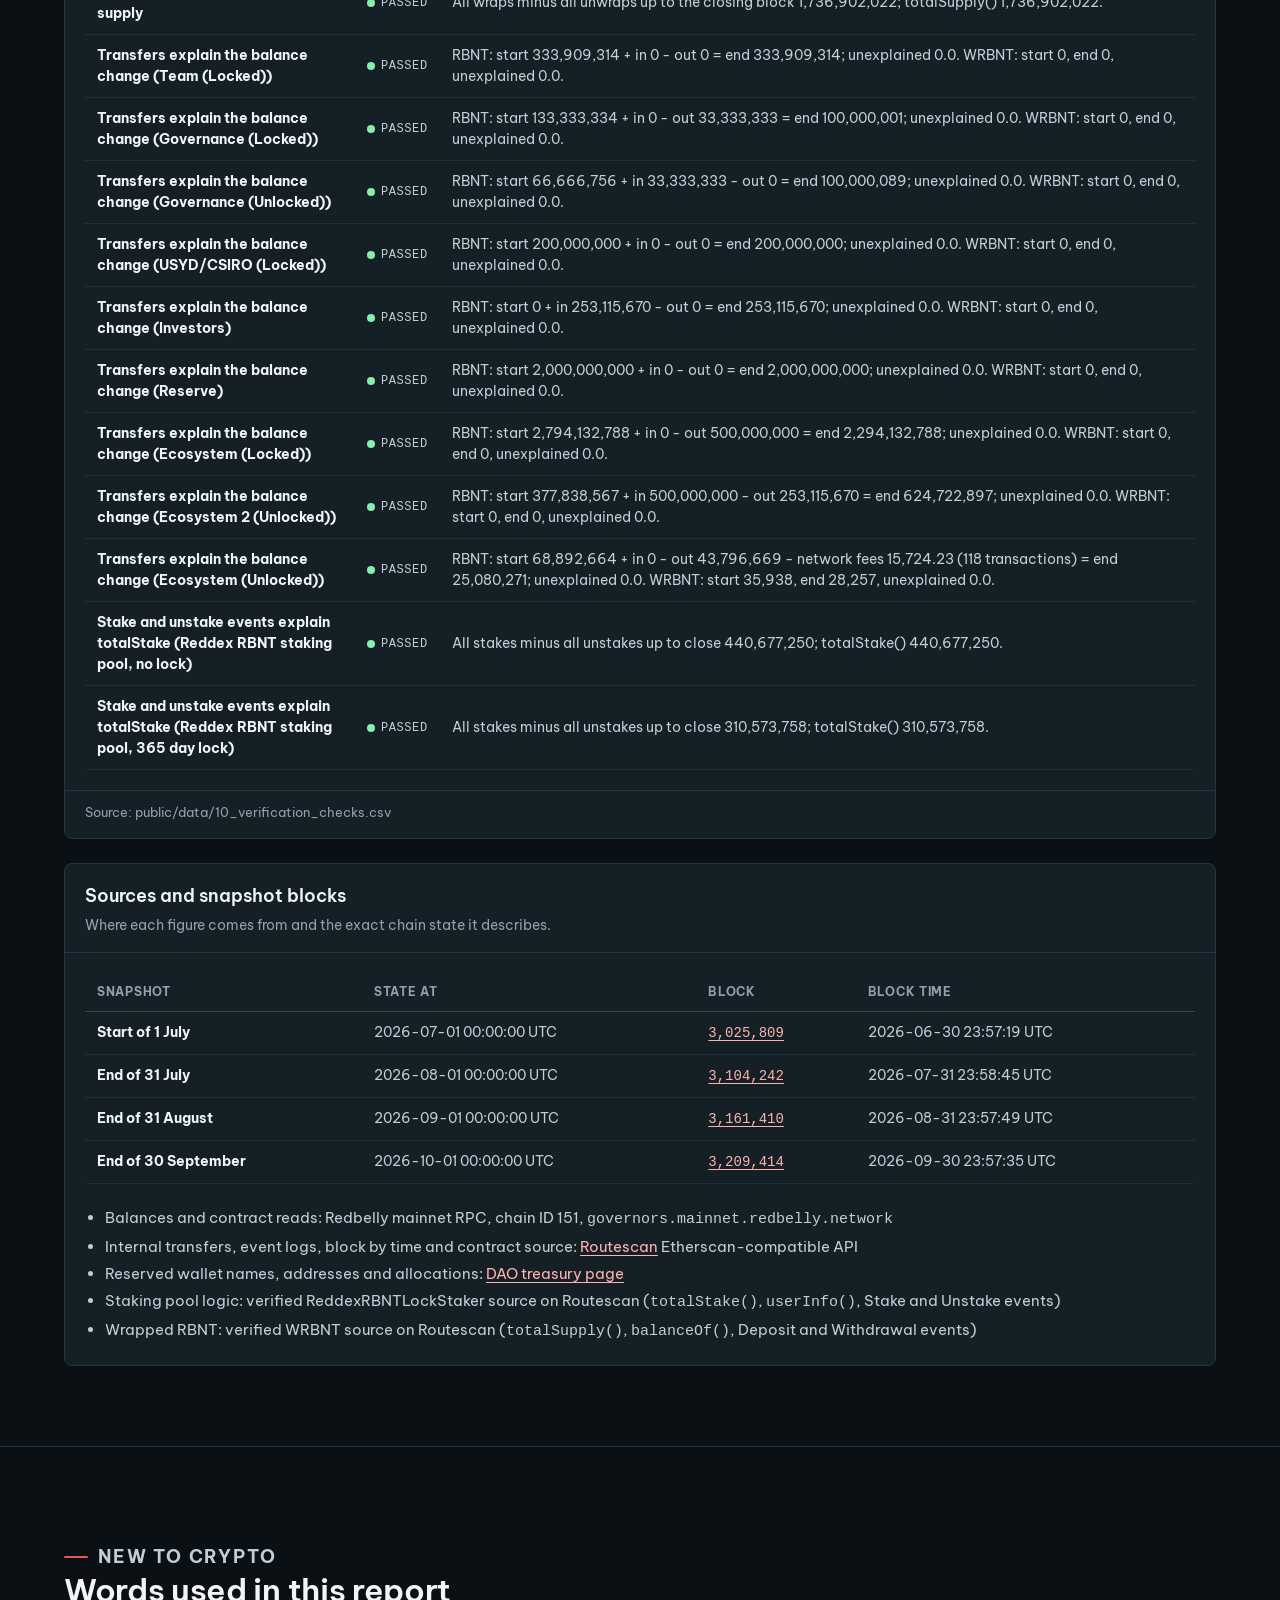
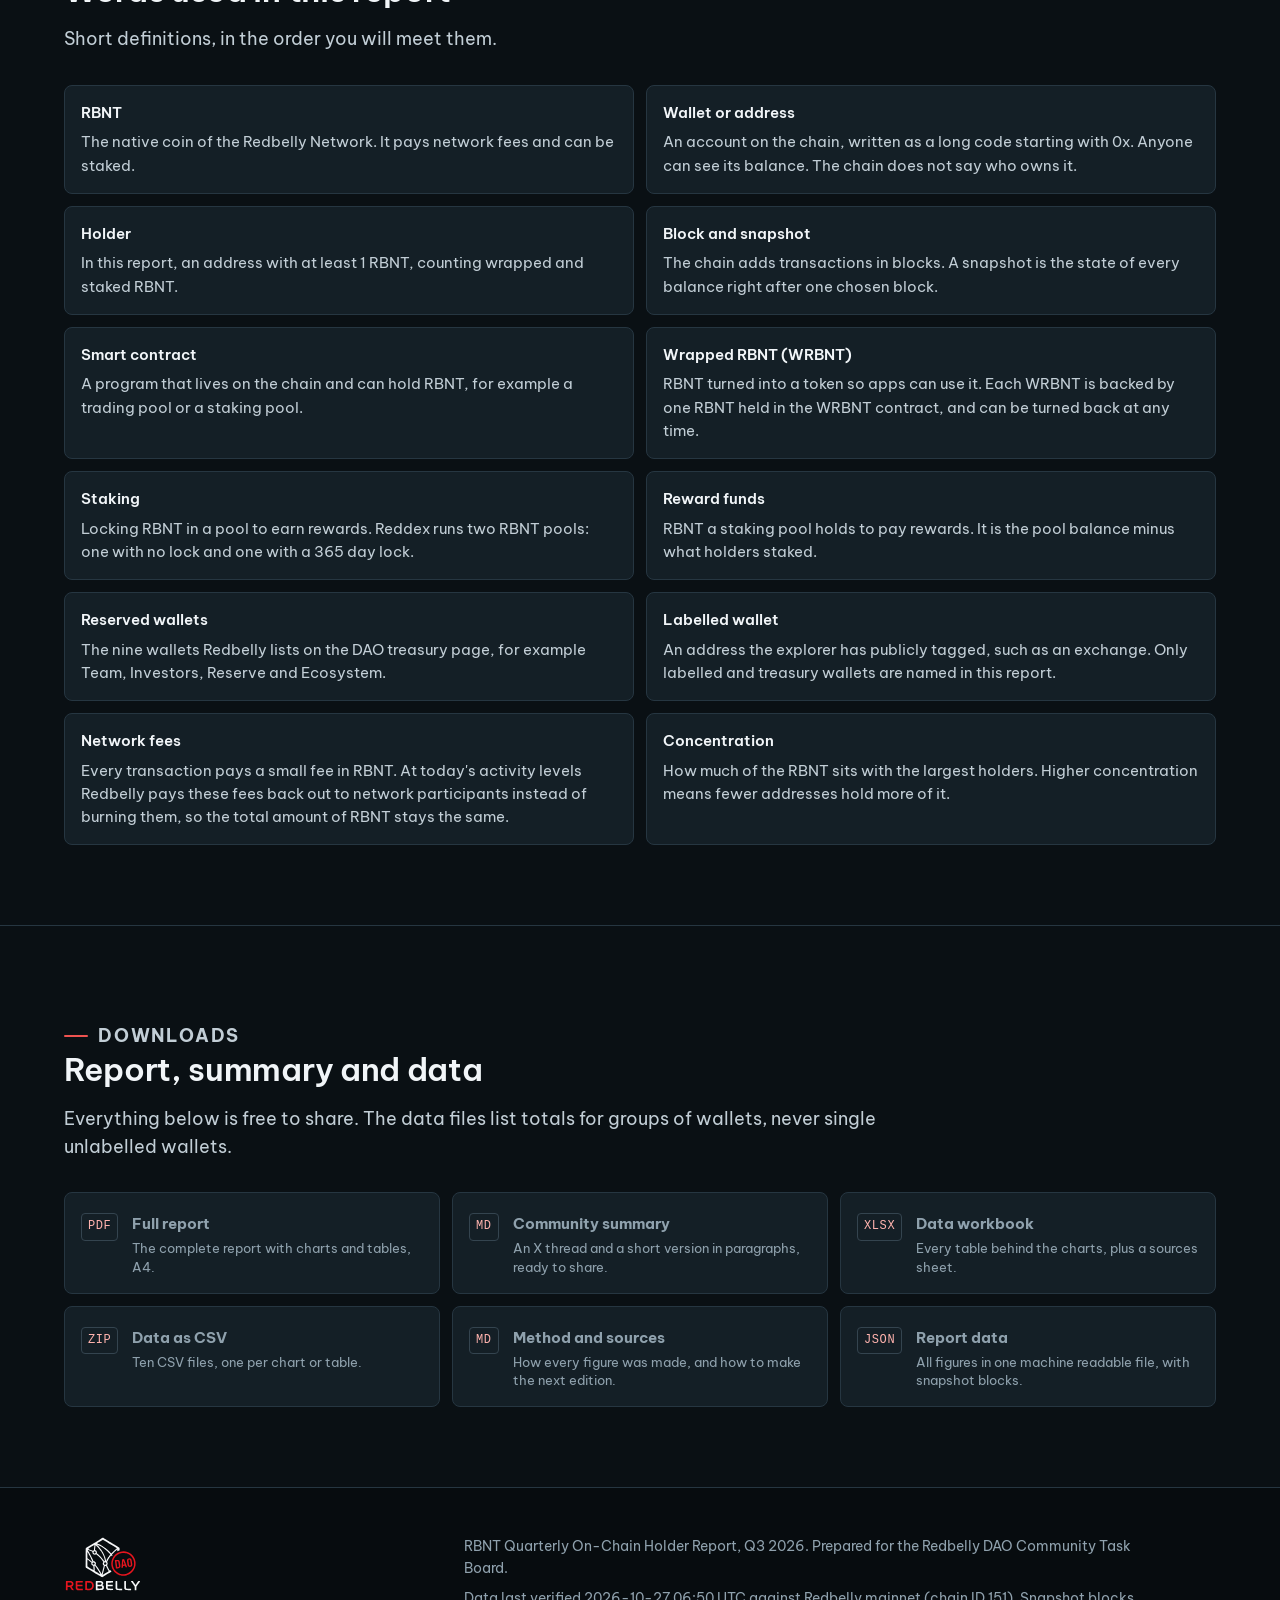
==== commit f604ee31: "Use transparent SVG logo and favicon Trace the Redbelly DAO mark and lockup from the brand kit maste" ====
--- a/public/index.html
+++ b/public/index.html
@@ -15,7 +15,8 @@
 <meta property="og:image:width" content="1200">
 <meta property="og:image:height" content="630">
 <meta name="twitter:card" content="summary_large_image">
-<link rel="icon" type="image/png" href="assets/img/favicon-64.png">
+<link rel="icon" type="image/svg+xml" href="assets/img/favicon.svg">
+<link rel="icon" type="image/png" sizes="64x64" href="assets/img/favicon-64.png">
 <link rel="apple-touch-icon" href="assets/img/apple-touch-icon.png">
 <link rel="preconnect" href="https://fonts.googleapis.com">
 <link rel="preconnect" href="https://fonts.gstatic.com" crossorigin>
@@ -39,8 +40,8 @@
 <header class="site-header">
   <div class="wrap">
     <a class="brand-link" href="#top" aria-label="Redbelly DAO, back to top">
-      <img class="logo-dark" src="assets/img/dao-logo-on-dark-160.png" alt="Redbelly DAO" width="56" height="40">
-      <img class="logo-light" src="assets/img/dao-logo-on-light-160.png" alt="Redbelly DAO" width="56" height="40">
+      <img class="logo-dark" src="assets/img/dao-logo-on-dark.svg" alt="Redbelly DAO" width="56" height="40">
+      <img class="logo-light" src="assets/img/dao-logo-on-light.svg" alt="Redbelly DAO" width="56" height="40">
       <span>Holder report<br>Q3 2026</span>
     </a>
     <nav class="nav" aria-label="Sections">
@@ -217,8 +218,8 @@
 <footer class="site-footer">
   <div class="wrap">
     <div>
-      <img class="logo-dark" src="assets/img/dao-logo-on-dark-160.png" alt="Redbelly DAO" width="78" height="56">
-      <img class="logo-light" src="assets/img/dao-logo-on-light-160.png" alt="Redbelly DAO" width="78" height="56">
+      <img class="logo-dark" src="assets/img/dao-logo-on-dark.svg" alt="Redbelly DAO" width="78" height="56">
+      <img class="logo-light" src="assets/img/dao-logo-on-light.svg" alt="Redbelly DAO" width="78" height="56">
     </div>
     <div id="footer-text"></div>
   </div>
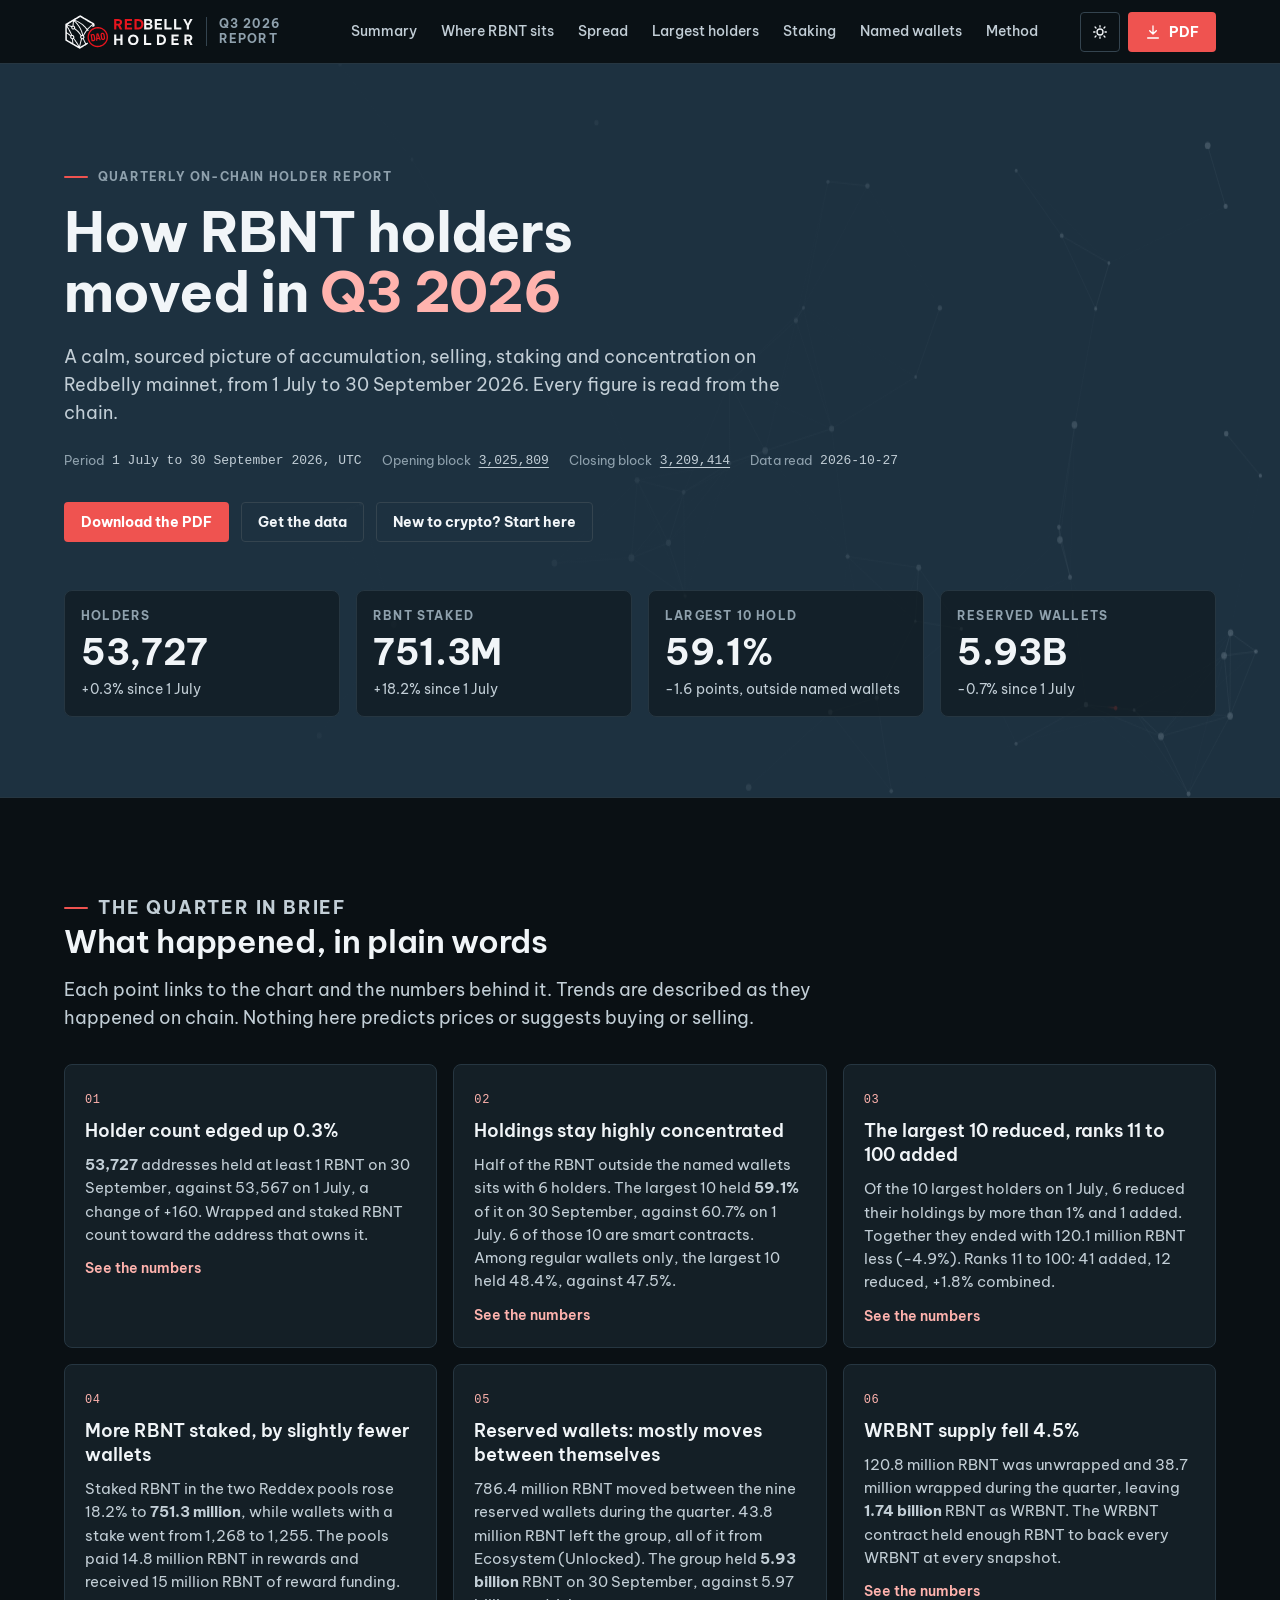
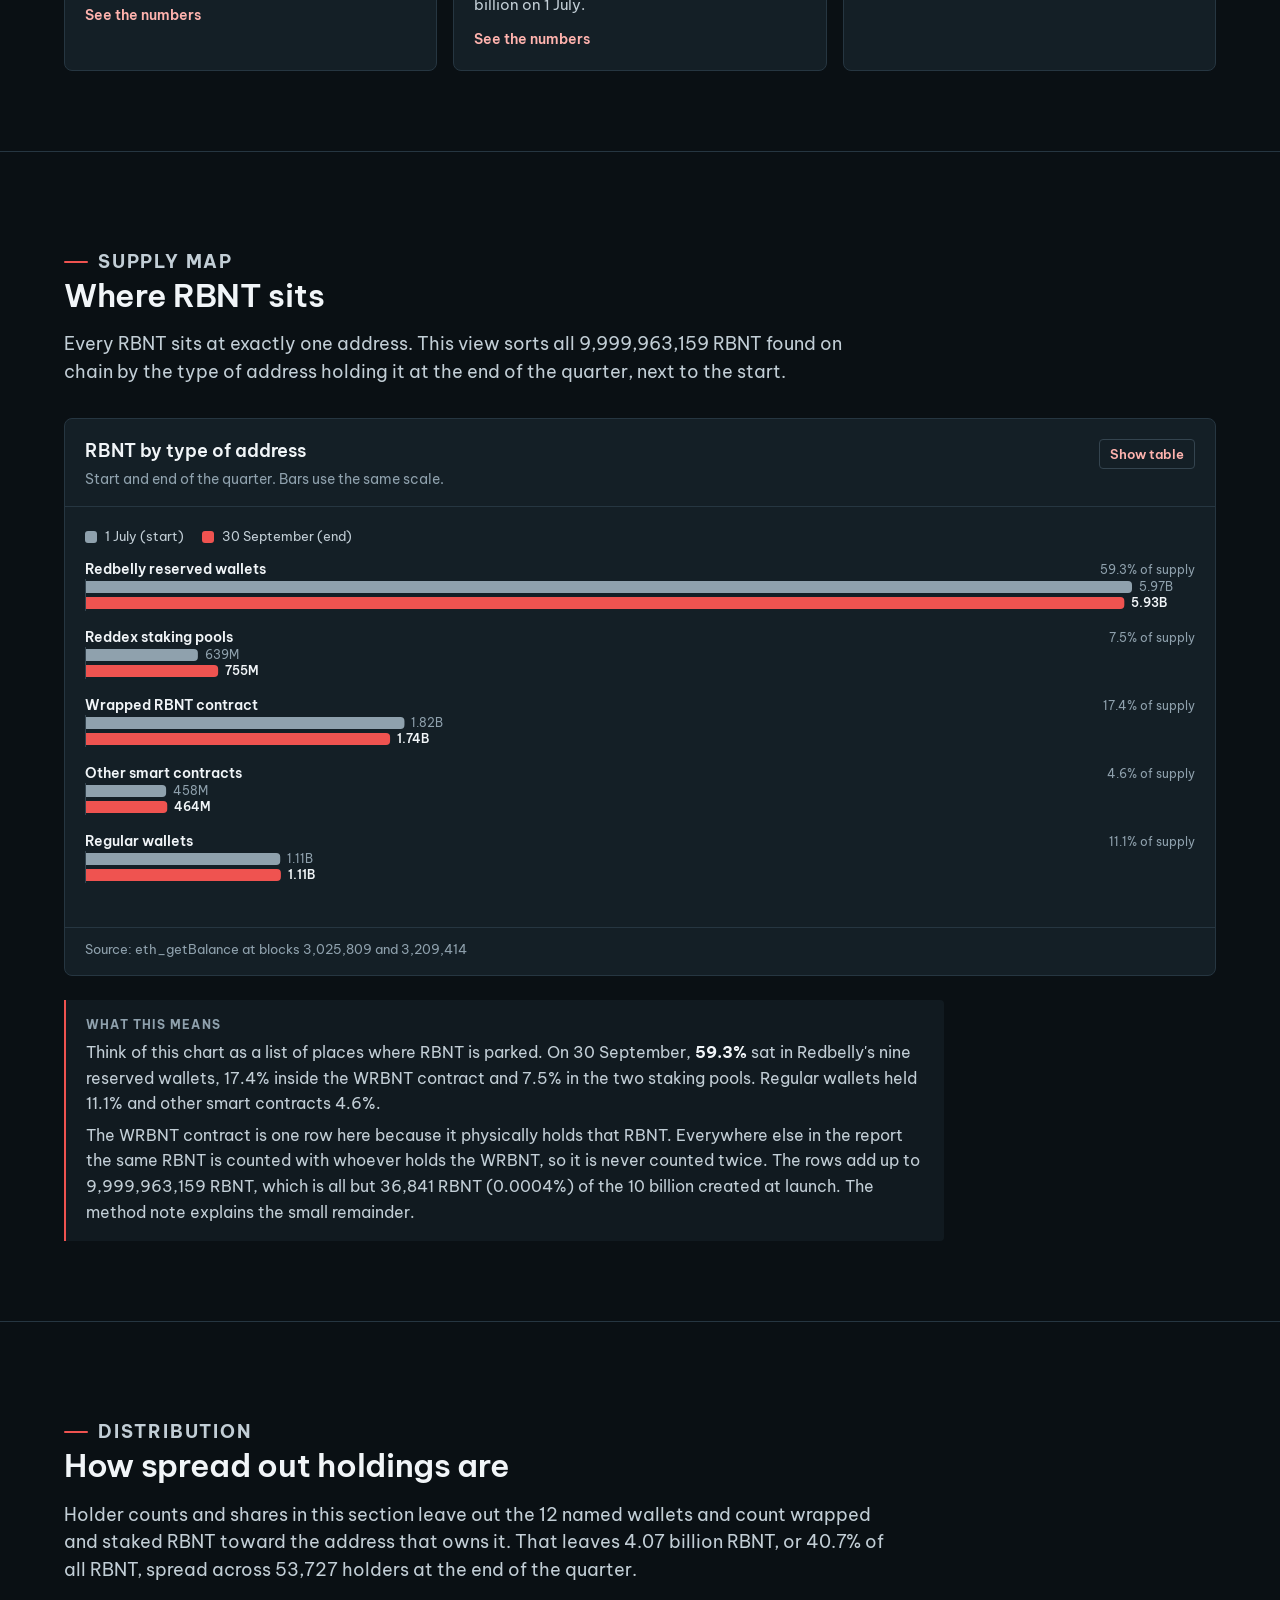
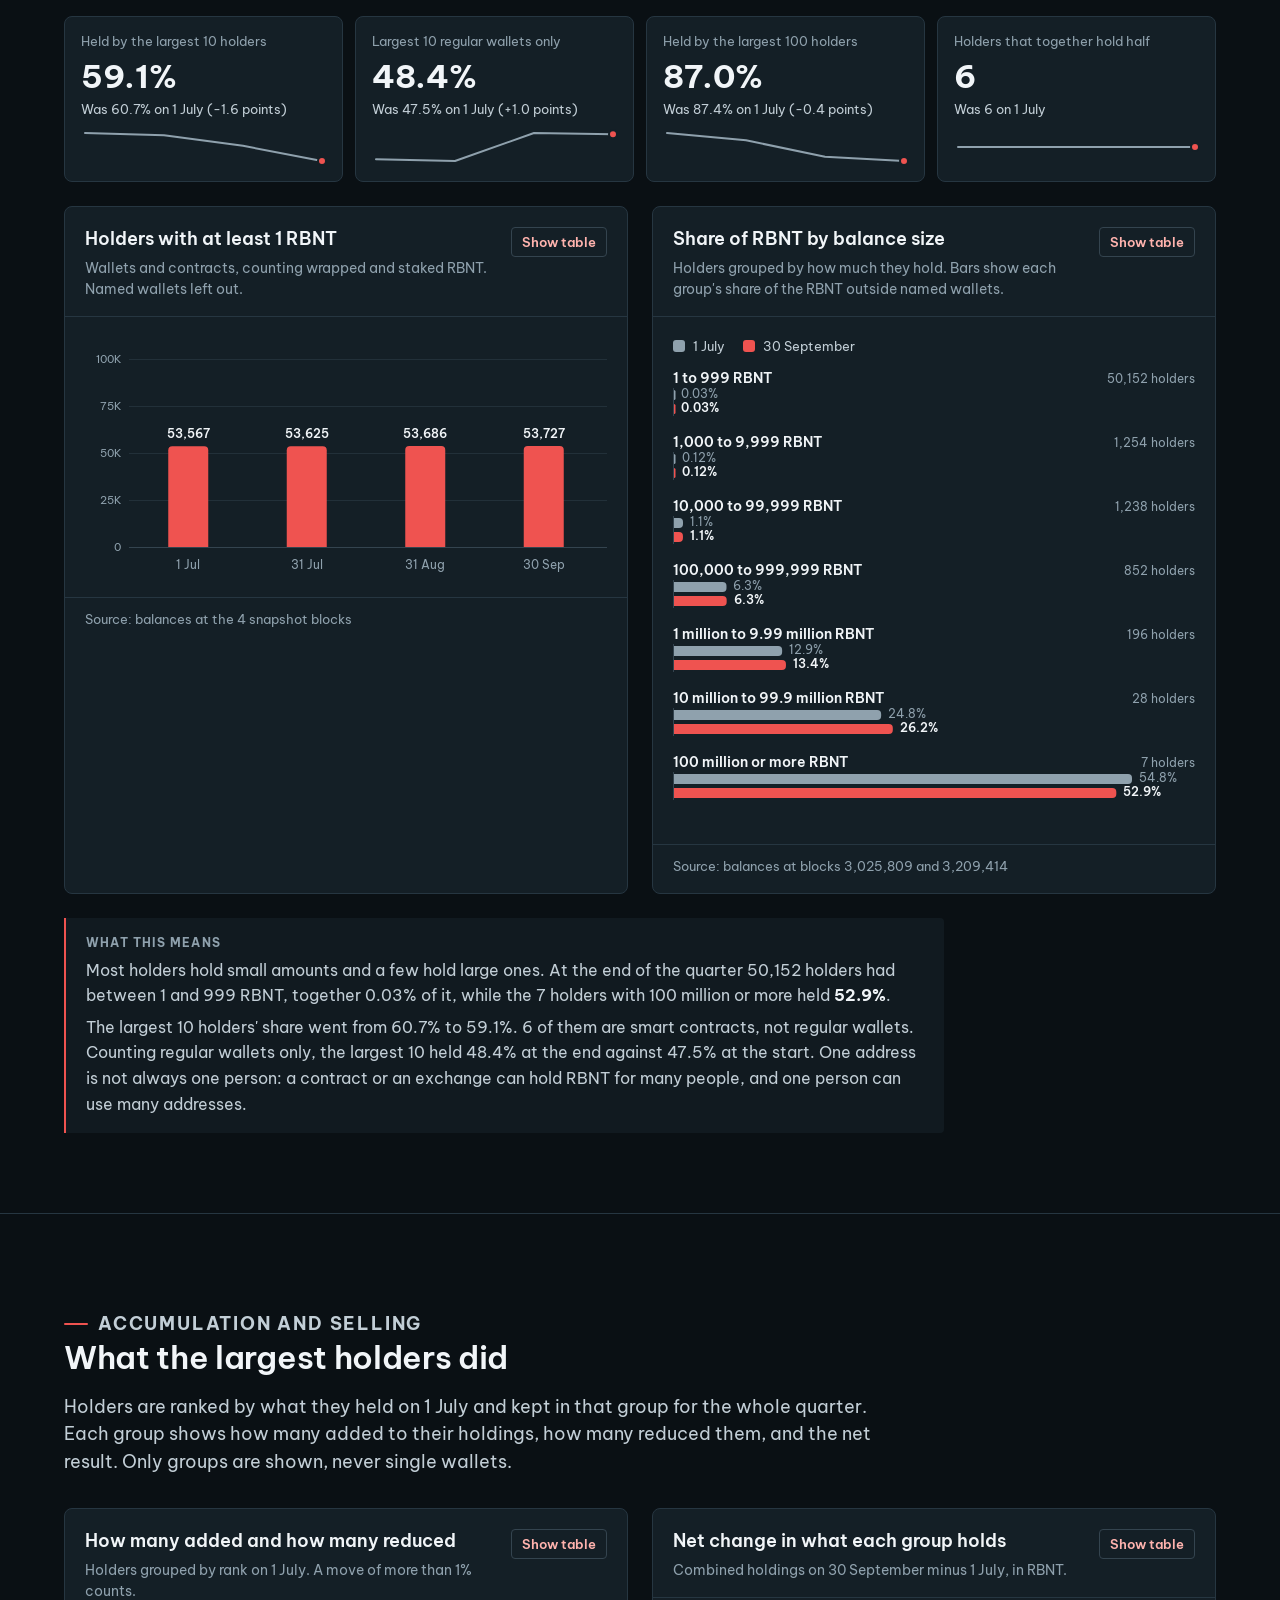
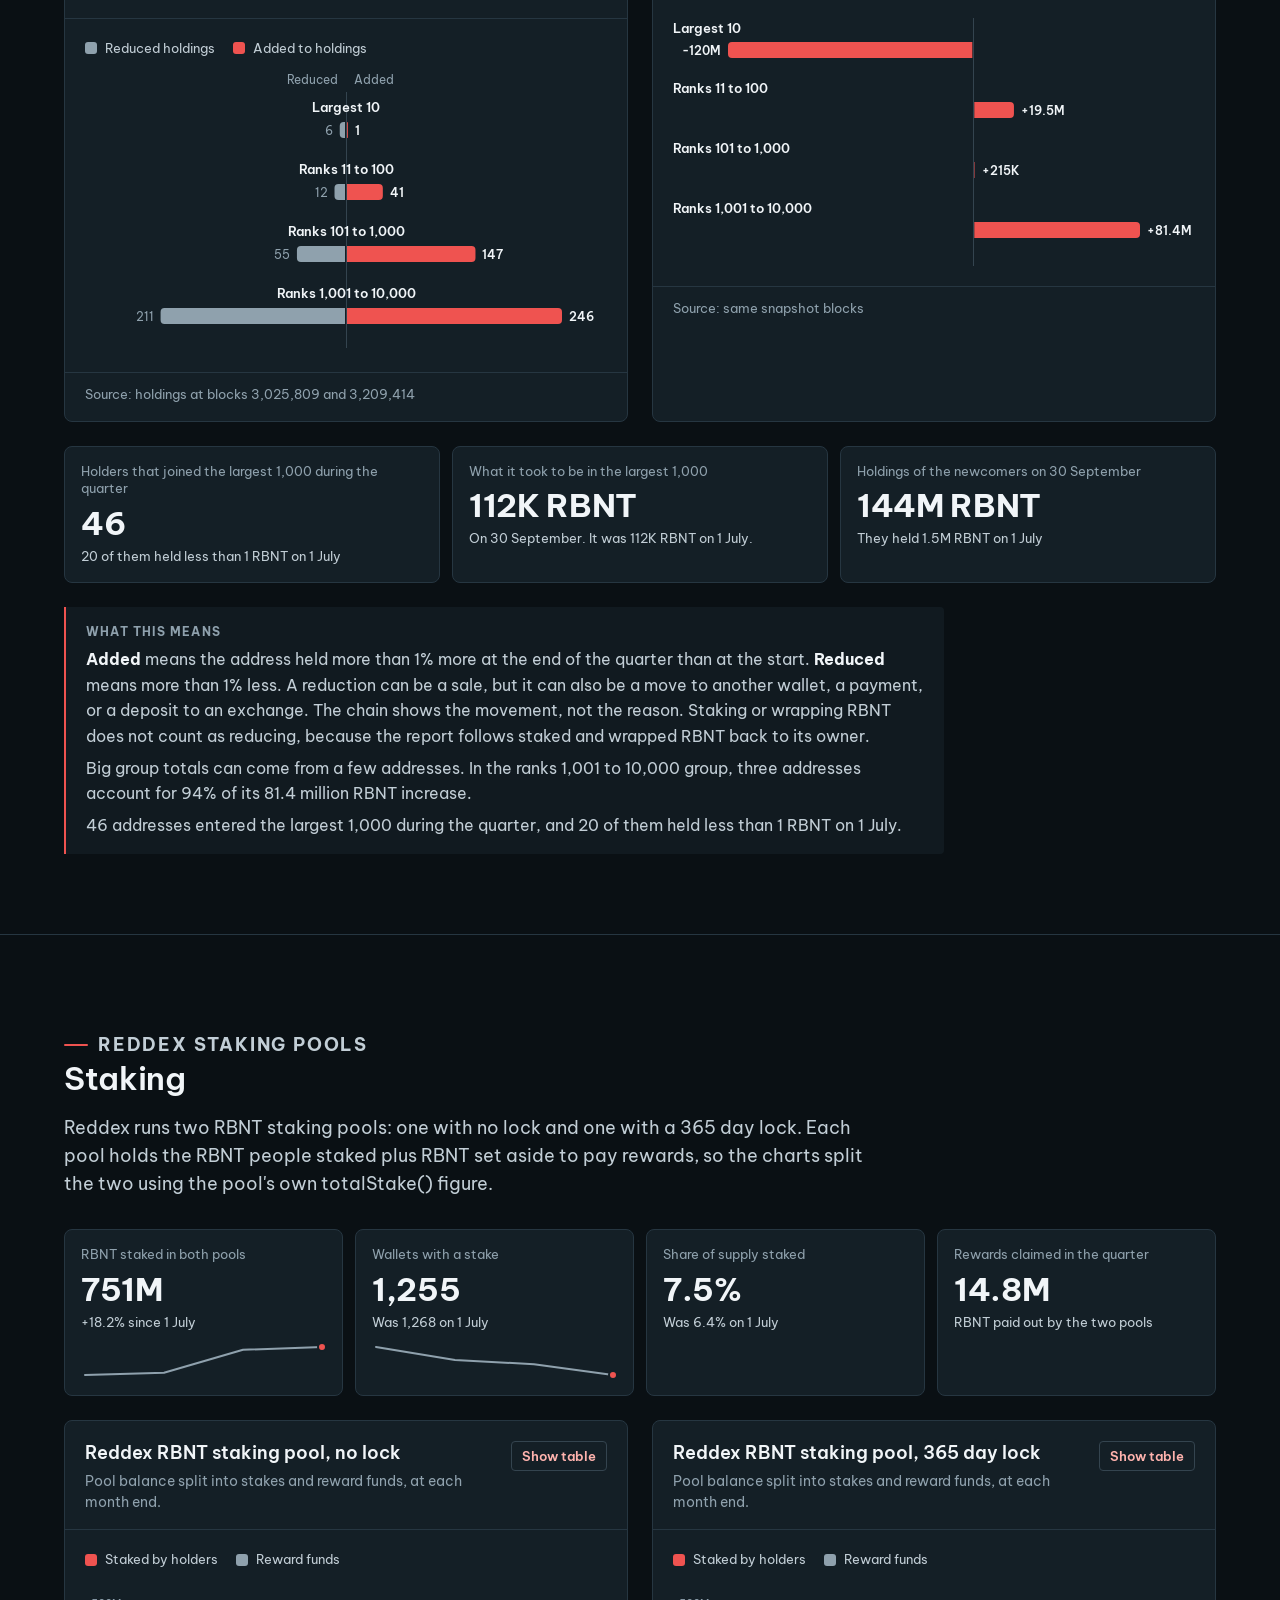
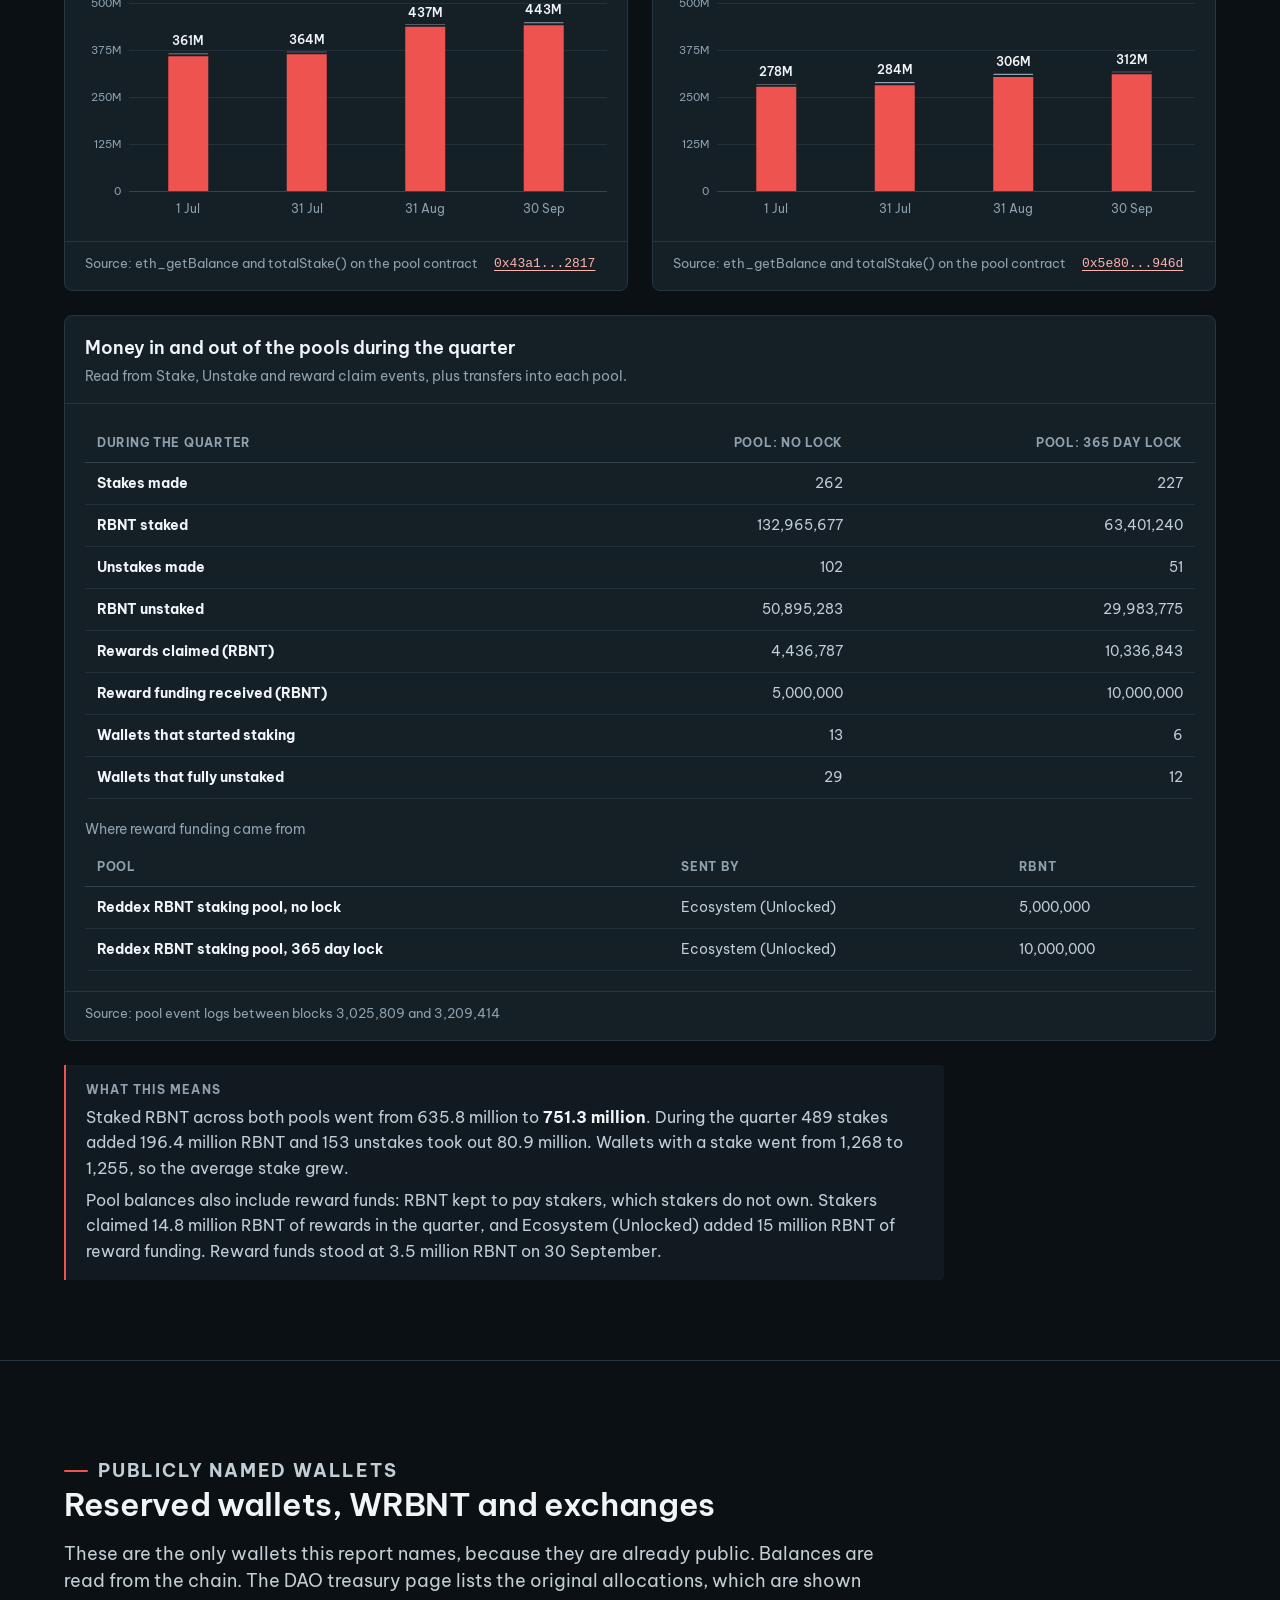
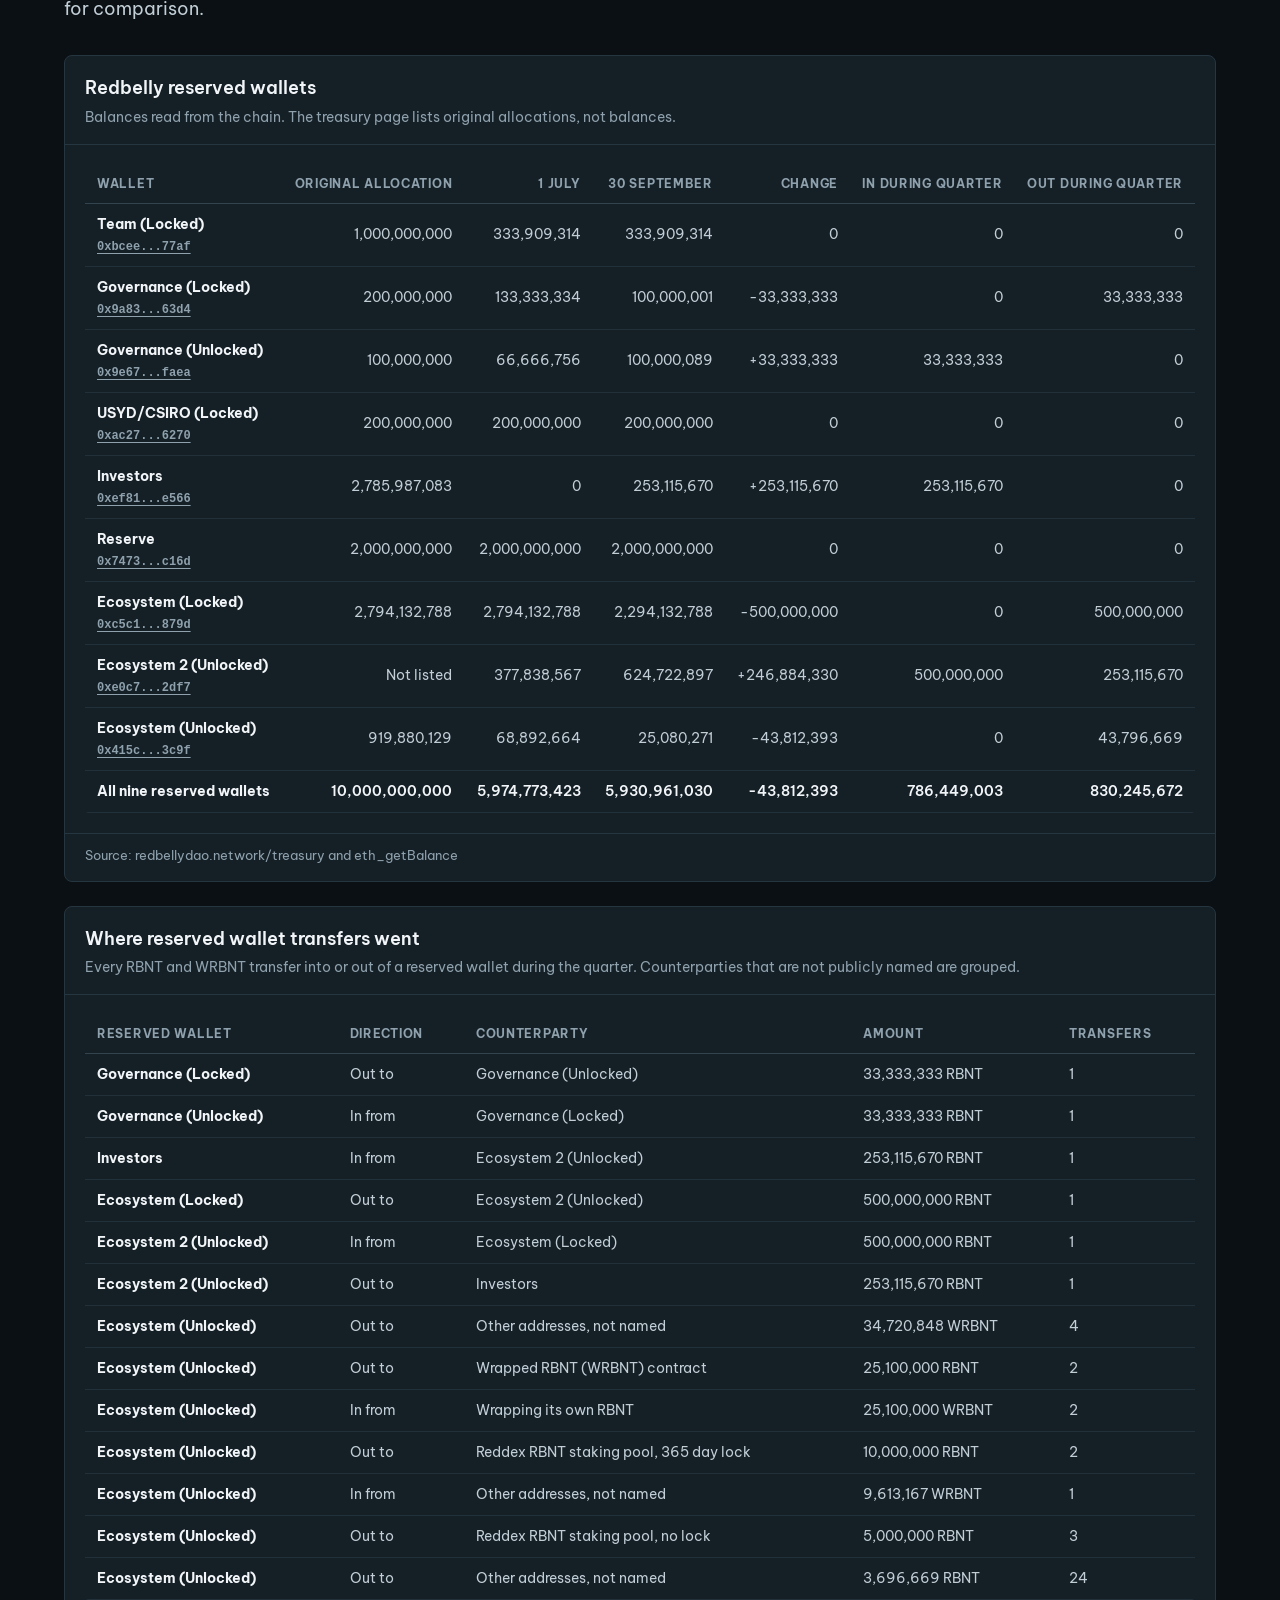
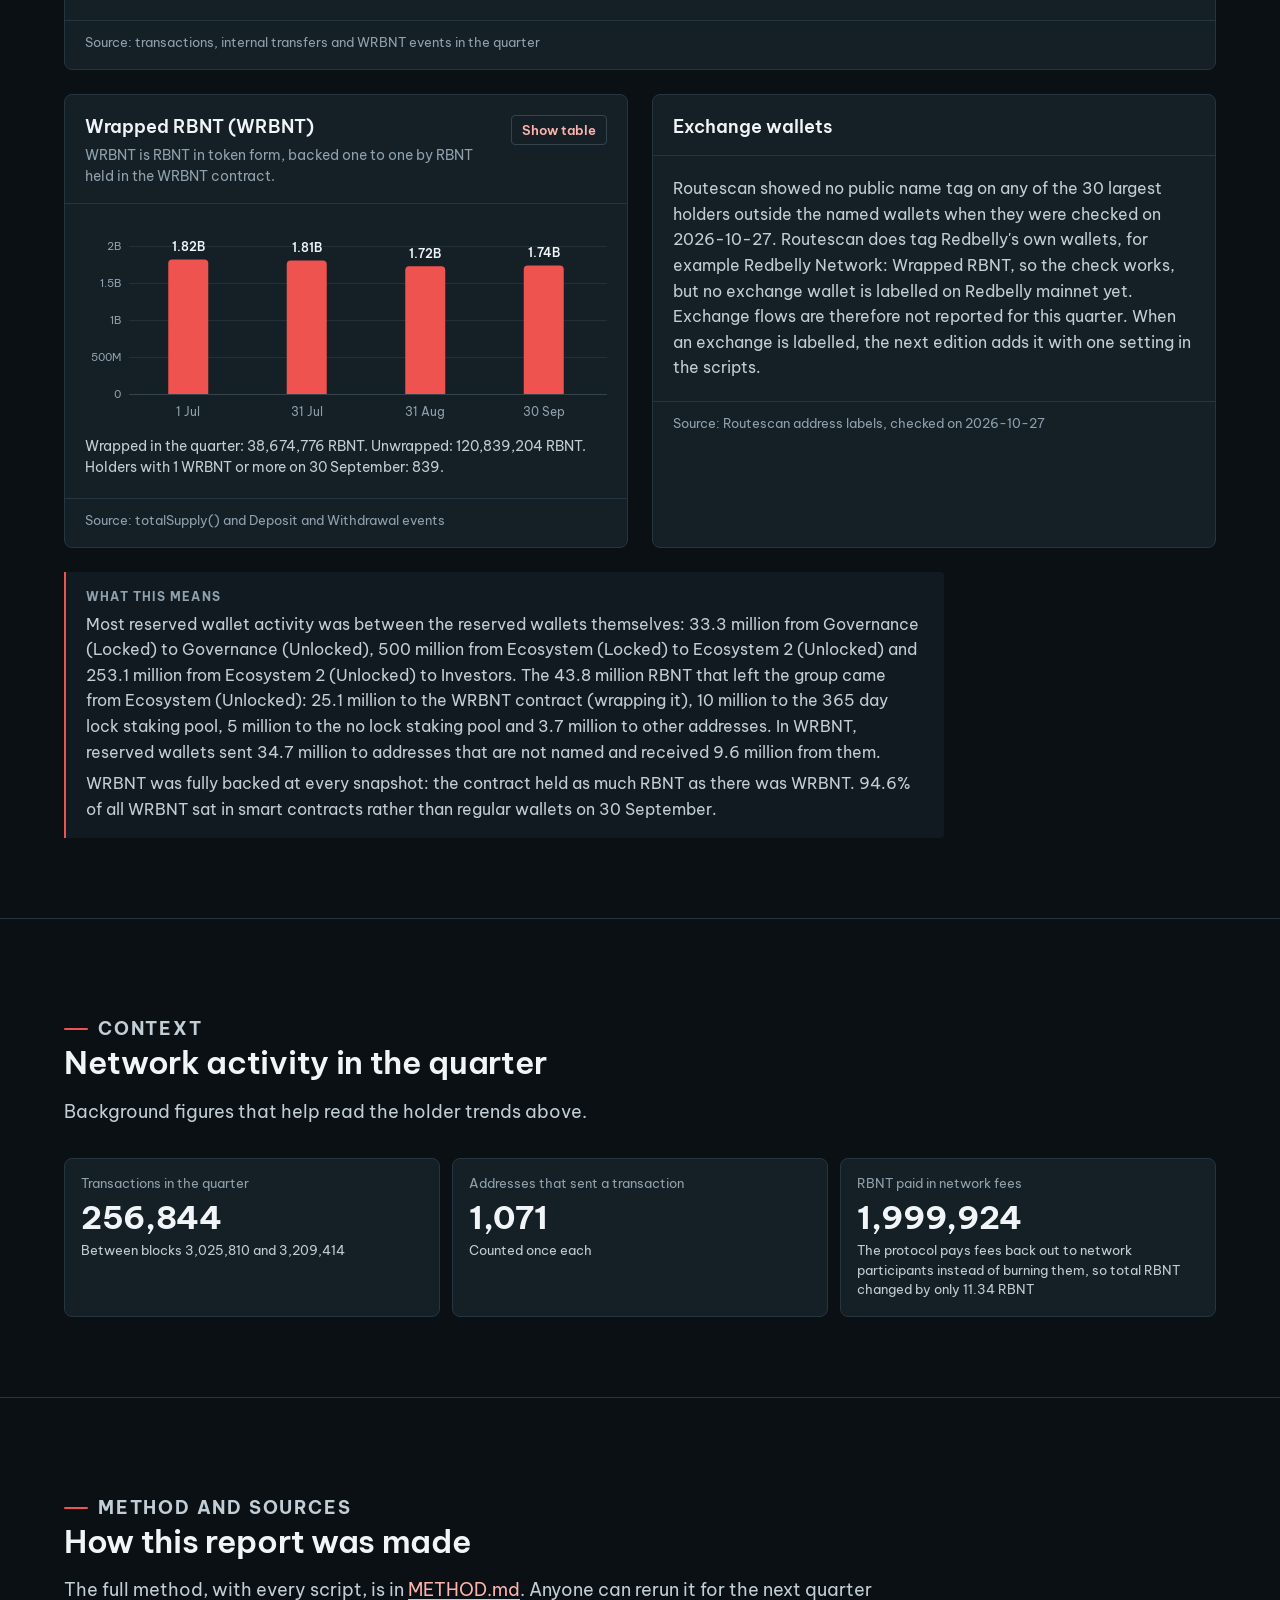
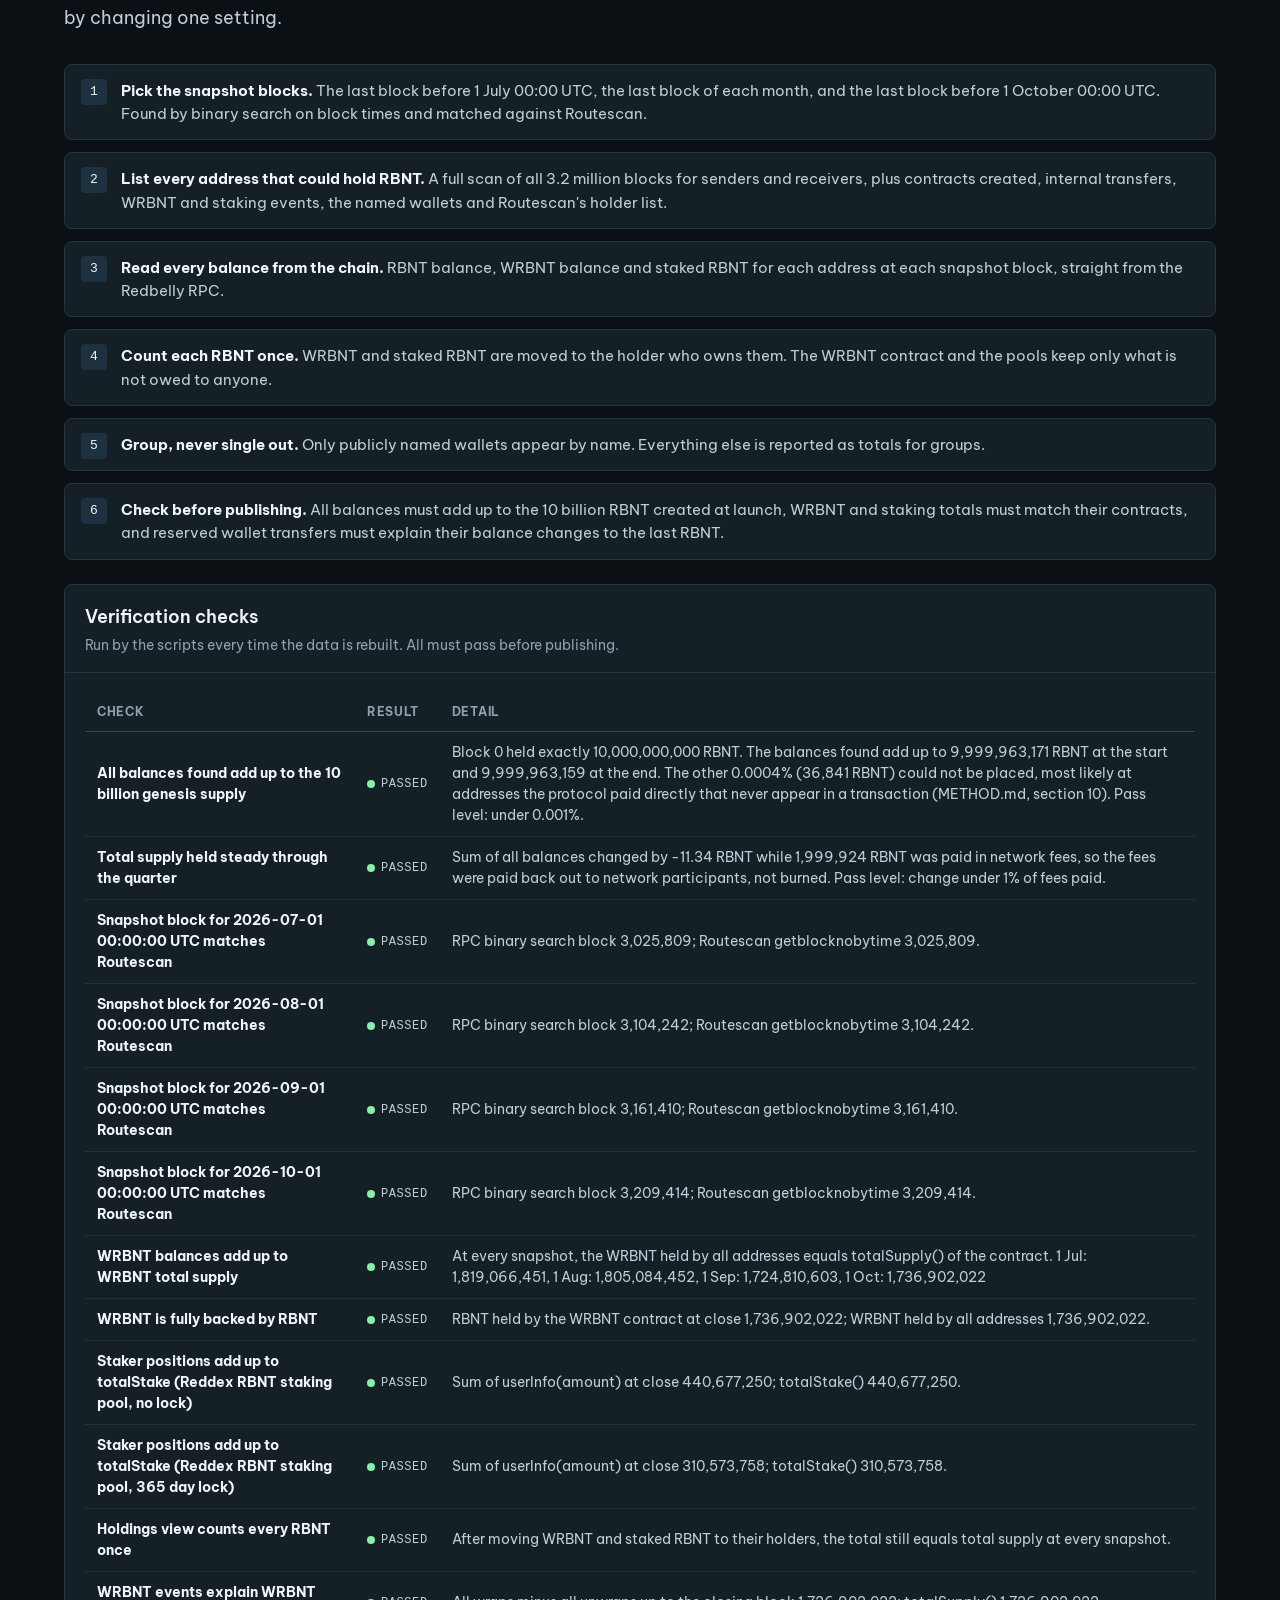
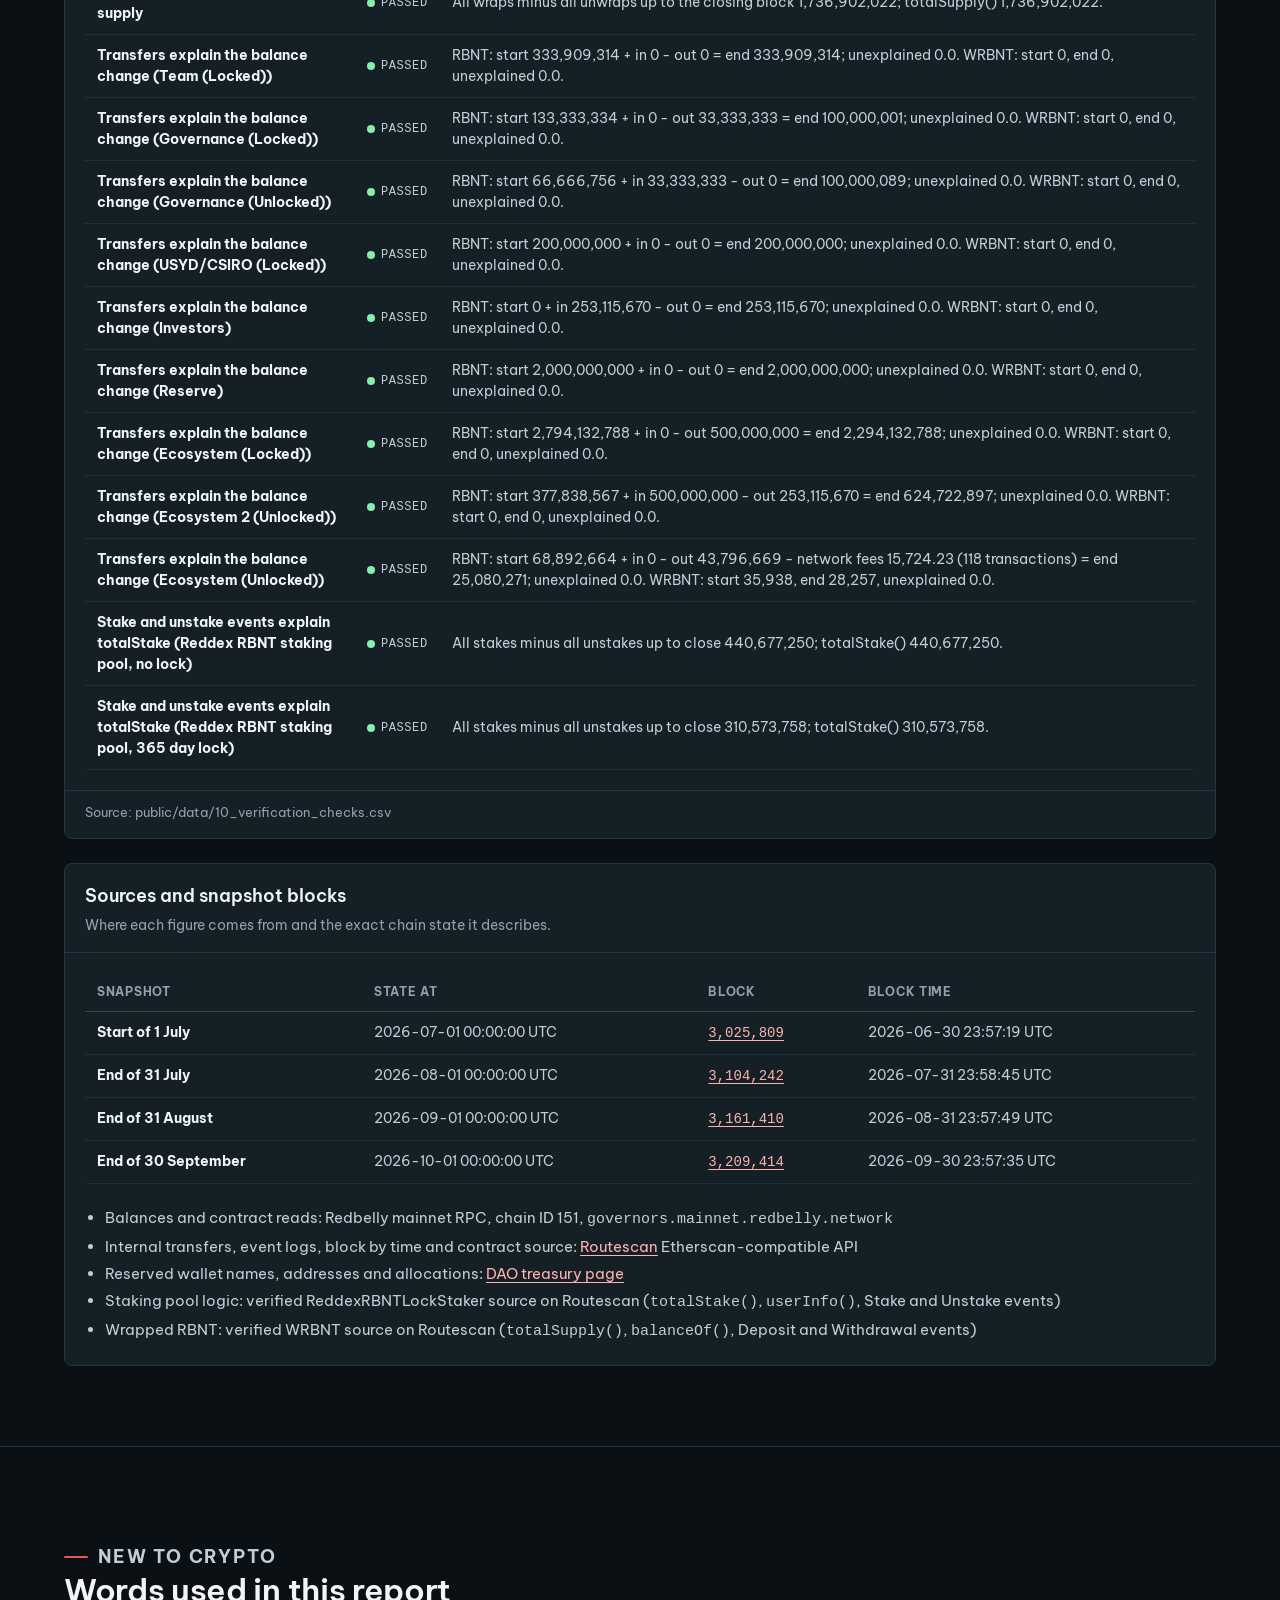
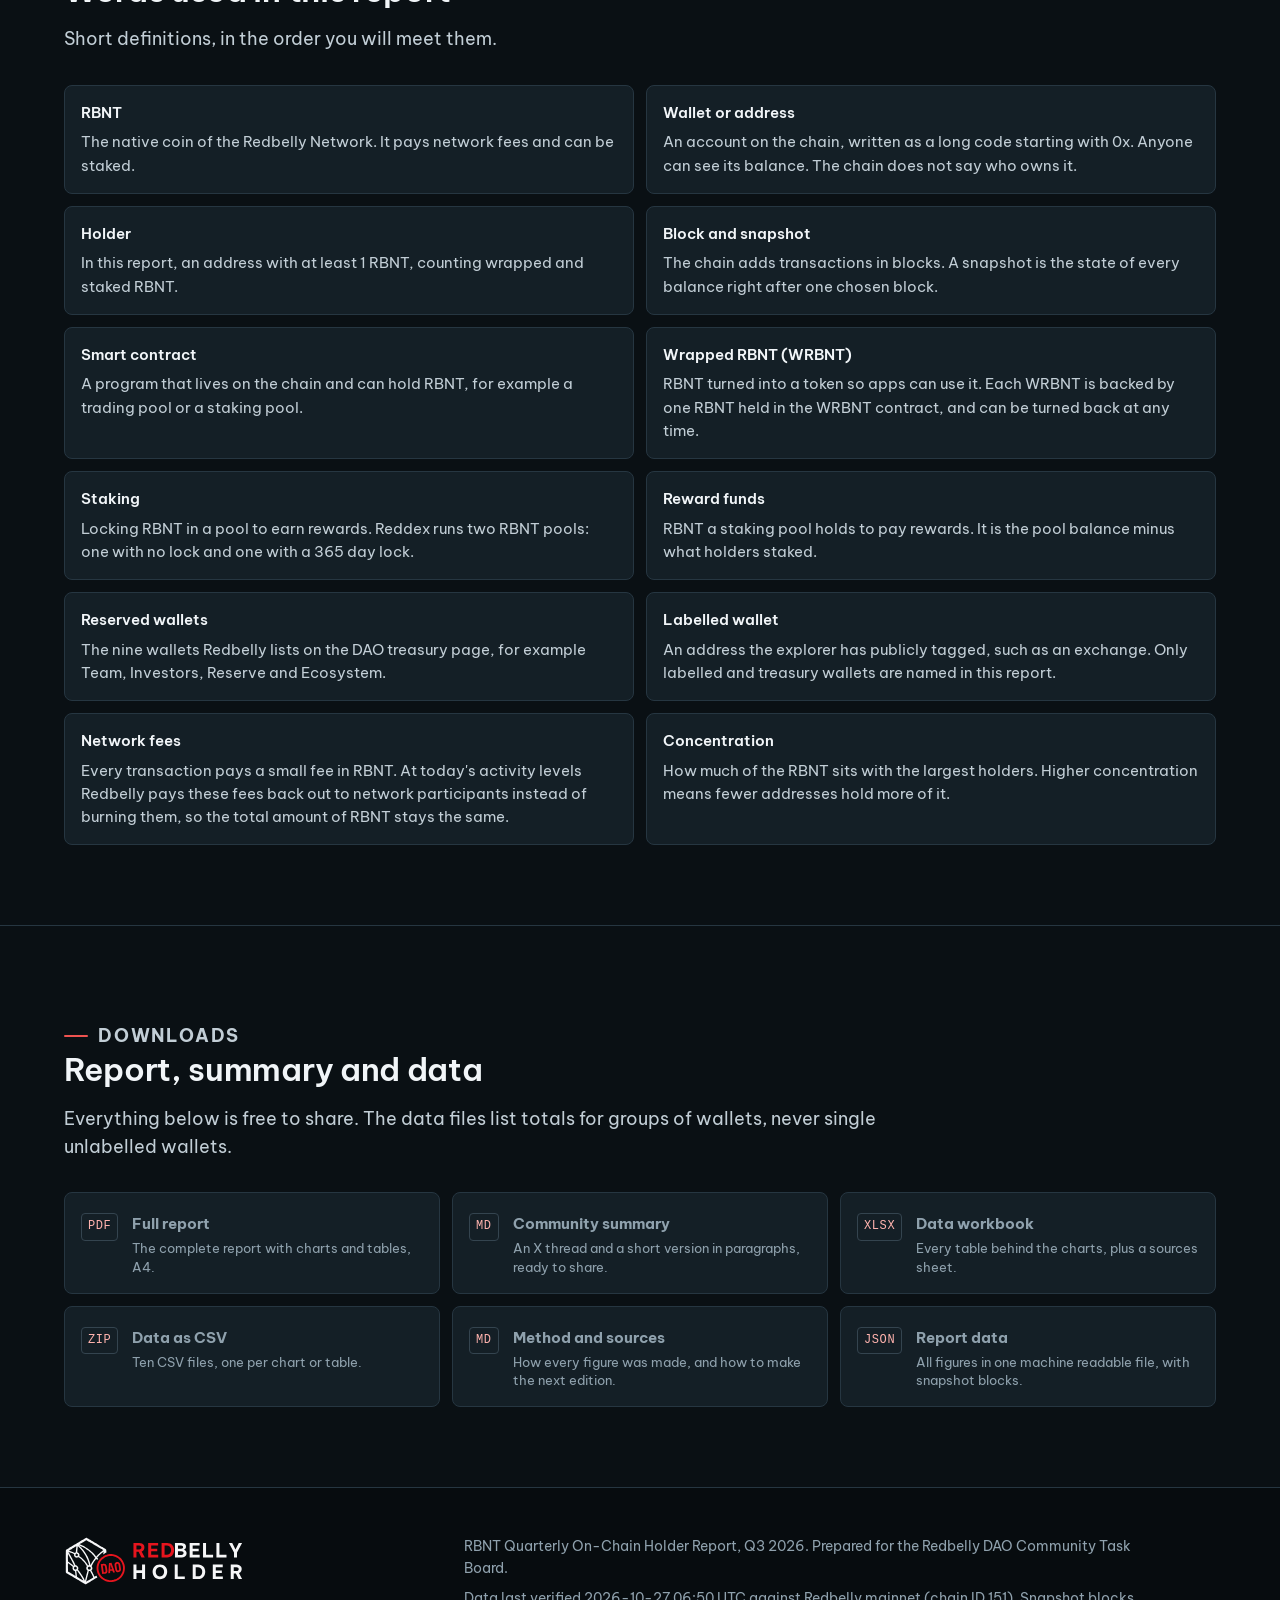
==== commit f8677b12: "Add Redbelly Holder logo, remove scroll bar, rewrite README Add a REDBELLY HOLDER SVG lockup (traced" ====
--- a/public/index.html
+++ b/public/index.html
@@ -6,12 +6,12 @@
 <title>RBNT Holder Report Q3 2026</title>
 <meta name="description" content="How RBNT holders behaved on Redbelly mainnet from 1 July to 30 September 2026: accumulation, selling, staking and how concentrated holdings are. Every figure is read from the chain.">
 <meta name="theme-color" content="#0c1317">
-<link rel="canonical" href="https://rbnt-quarterly-on-chain-holder-report.vercel.app/">
+<link rel="canonical" href="https://redbelly-holder.vercel.app/">
 <meta property="og:type" content="article">
 <meta property="og:title" content="RBNT Holder Report, Q3 2026">
 <meta property="og:description" content="Accumulation, selling, staking and concentration among RBNT holders, read from Redbelly mainnet.">
-<meta property="og:url" content="https://rbnt-quarterly-on-chain-holder-report.vercel.app/">
-<meta property="og:image" content="https://rbnt-quarterly-on-chain-holder-report.vercel.app/assets/img/og-image.png">
+<meta property="og:url" content="https://redbelly-holder.vercel.app/">
+<meta property="og:image" content="https://redbelly-holder.vercel.app/assets/img/og-image.png">
 <meta property="og:image:width" content="1200">
 <meta property="og:image:height" content="630">
 <meta name="twitter:card" content="summary_large_image">
@@ -35,14 +35,13 @@
 </head>
 <body>
 <a class="skip" href="#main">Skip to the report</a>
-<div class="progress" id="progress" aria-hidden="true"></div>
 
 <header class="site-header">
   <div class="wrap">
-    <a class="brand-link" href="#top" aria-label="Redbelly DAO, back to top">
-      <img class="logo-dark" src="assets/img/dao-logo-on-dark.svg" alt="Redbelly DAO" width="56" height="40">
-      <img class="logo-light" src="assets/img/dao-logo-on-light.svg" alt="Redbelly DAO" width="56" height="40">
-      <span>Holder report<br>Q3 2026</span>
+    <a class="brand-link" href="./" id="brand-link" aria-label="Redbelly Holder, back to top">
+      <img class="logo-dark" src="assets/img/redbelly-holder-on-dark.svg" alt="Redbelly Holder" width="130" height="36">
+      <img class="logo-light" src="assets/img/redbelly-holder-on-light.svg" alt="Redbelly Holder" width="130" height="36">
+      <span>Q3 2026<br>report</span>
     </a>
     <nav class="nav" aria-label="Sections">
       <a href="#summary">Summary</a>
@@ -218,8 +217,8 @@
 <footer class="site-footer">
   <div class="wrap">
     <div>
-      <img class="logo-dark" src="assets/img/dao-logo-on-dark.svg" alt="Redbelly DAO" width="78" height="56">
-      <img class="logo-light" src="assets/img/dao-logo-on-light.svg" alt="Redbelly DAO" width="78" height="56">
+      <img class="logo-dark" src="assets/img/redbelly-holder-on-dark.svg" alt="Redbelly Holder" width="180" height="50">
+      <img class="logo-light" src="assets/img/redbelly-holder-on-light.svg" alt="Redbelly Holder" width="180" height="50">
     </div>
     <div id="footer-text"></div>
   </div>
--- a/public/assets/css/site.css
+++ b/public/assets/css/site.css
@@ -71,13 +71,6 @@
 }
 .skip:focus { left: 8px; }
 
-/* Reading progress */
-.progress {
-  position: fixed; top: 0; left: 0; height: 2px; width: 100%;
-  background: var(--brand); transform-origin: 0 50%; transform: scaleX(0);
-  z-index: 60; pointer-events: none;
-}
-
 /* Header */
 .site-header {
   position: sticky; top: 0; z-index: 50;
@@ -89,7 +82,7 @@
 }
 .site-header .wrap { height: 100%; display: flex; align-items: center; gap: 24px; }
 .brand-link { display: flex; align-items: center; gap: 12px; text-decoration: none; color: var(--on-surface); flex: none; }
-.brand-link img { height: 40px; width: auto; }
+.brand-link img { height: 36px; width: auto; }
 .brand-link .logo-light { display: none; }
 [data-theme="light"] .brand-link .logo-dark { display: none; }
 [data-theme="light"] .brand-link .logo-light { display: block; }
@@ -110,6 +103,7 @@
   .nav { display: flex; }
   .header-actions { margin-left: 8px; }
 }
+@media (max-width: 520px) { .brand-link span { display: none; } }
 
 .btn {
   display: inline-flex; align-items: center; justify-content: center; gap: 8px;
@@ -360,7 +354,7 @@
 [data-theme="light"] .site-footer { background: var(--surface-container); }
 .site-footer .wrap { display: grid; gap: 24px; }
 @media (min-width: 900px) { .site-footer .wrap { grid-template-columns: 1fr 2fr; } }
-.site-footer img { height: 56px; width: auto; }
+.site-footer img { height: 50px; width: auto; }
 .site-footer .logo-light { display: none; }
 [data-theme="light"] .site-footer .logo-dark { display: none; }
 [data-theme="light"] .site-footer .logo-light { display: block; }
@@ -405,7 +399,7 @@
   @page { size: A4; margin: 14mm 12mm 16mm; }
   html { scroll-behavior: auto; }
   body { background: #fff; font-size: 11pt; }
-  .site-header, .progress, .hero canvas, .hero-actions, .toggle-table, .skip, .no-print, .theme-toggle { display: none !important; }
+  .site-header, .hero canvas, .hero-actions, .toggle-table, .skip, .no-print, .theme-toggle { display: none !important; }
   .reveal, .hero .h-in { opacity: 1 !important; transform: none !important; animation: none !important; transition: none !important; }
   .chart .grow { transform: none !important; transition: none !important; }
   .chart .fade { opacity: 1 !important; transition: none !important; }
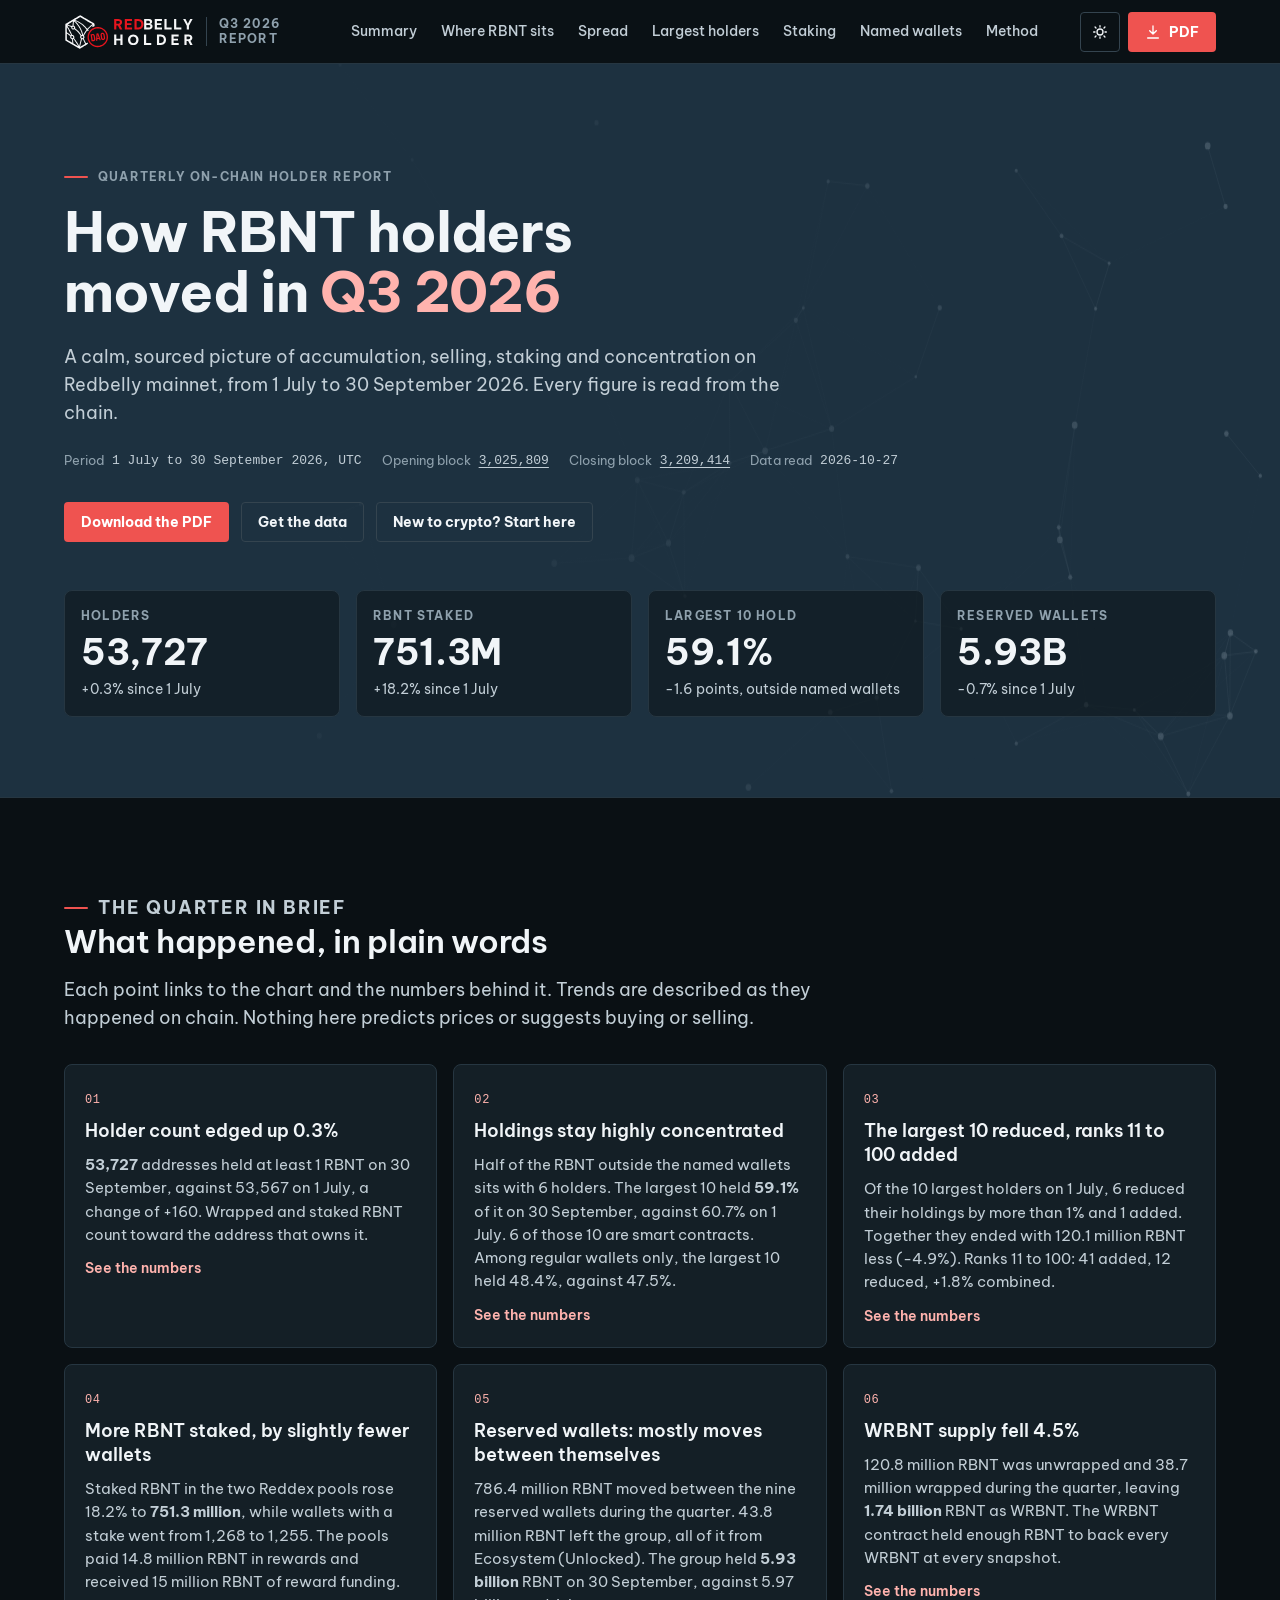
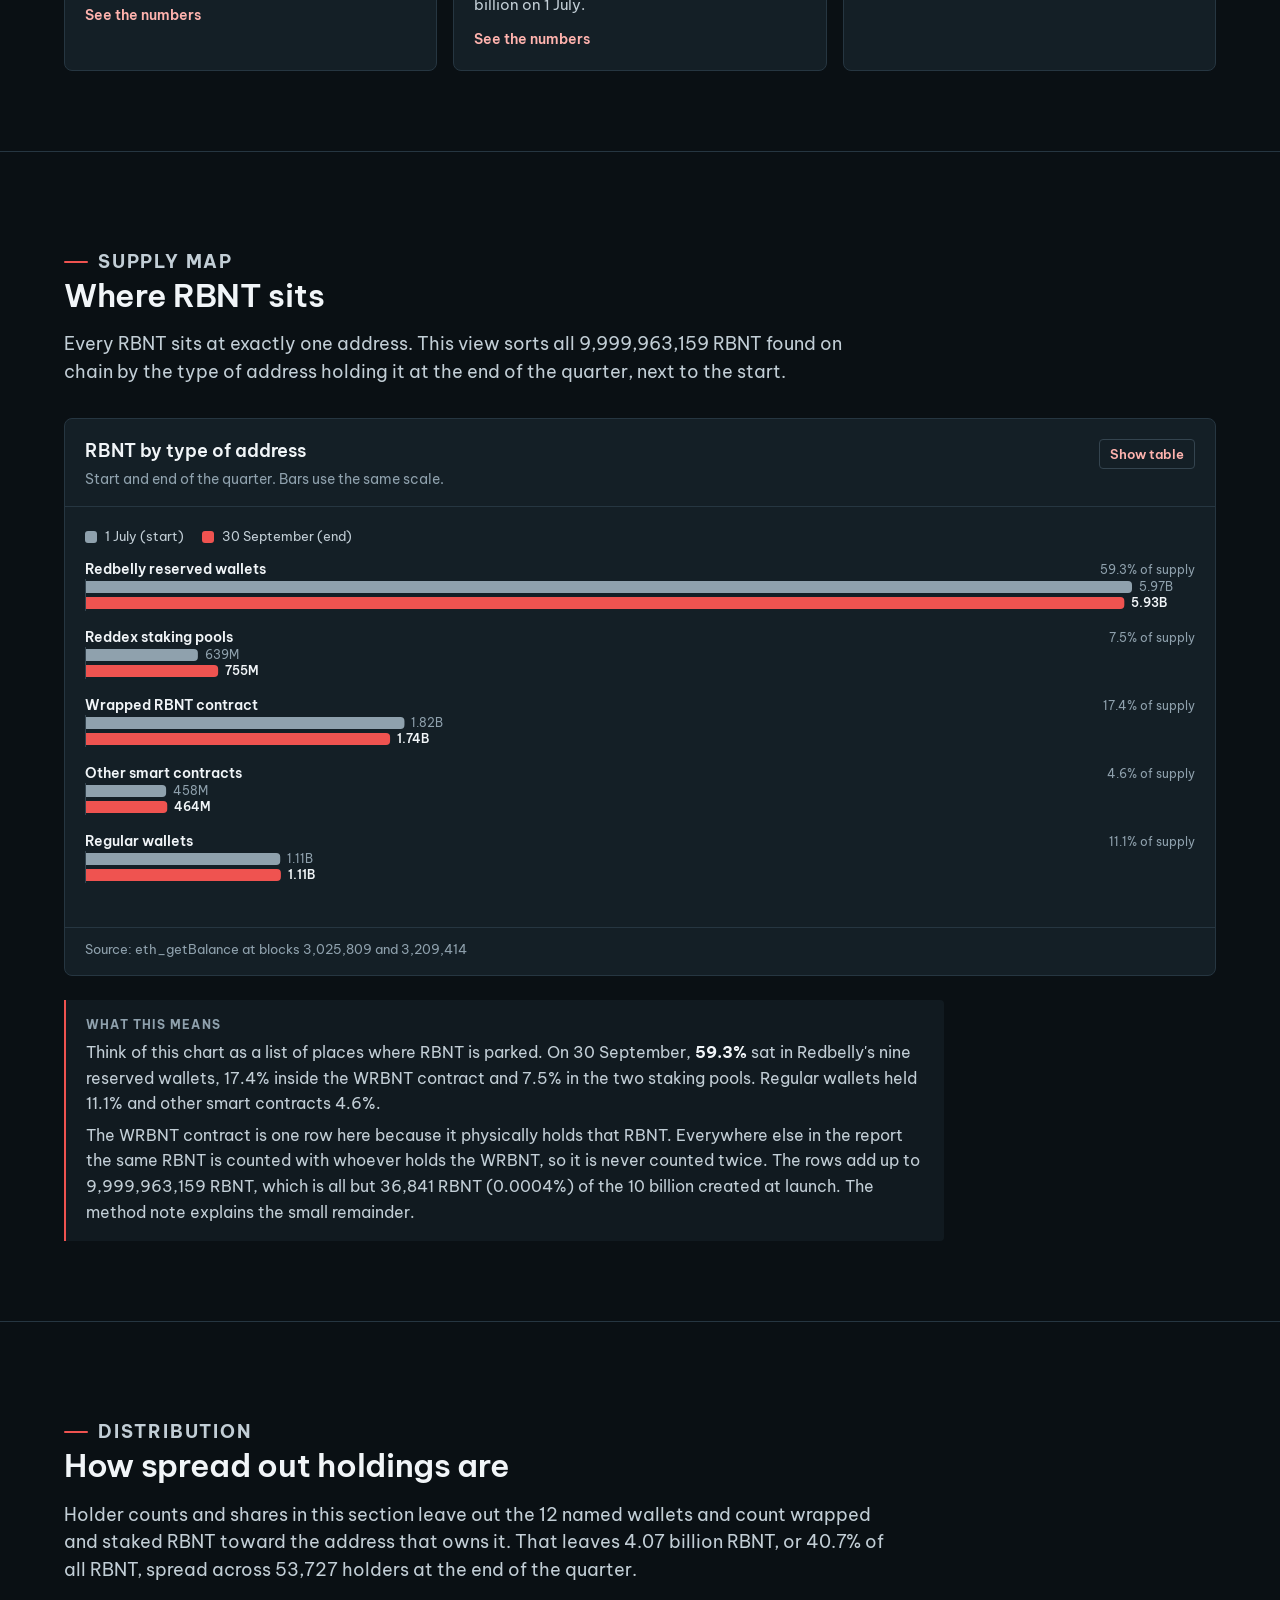
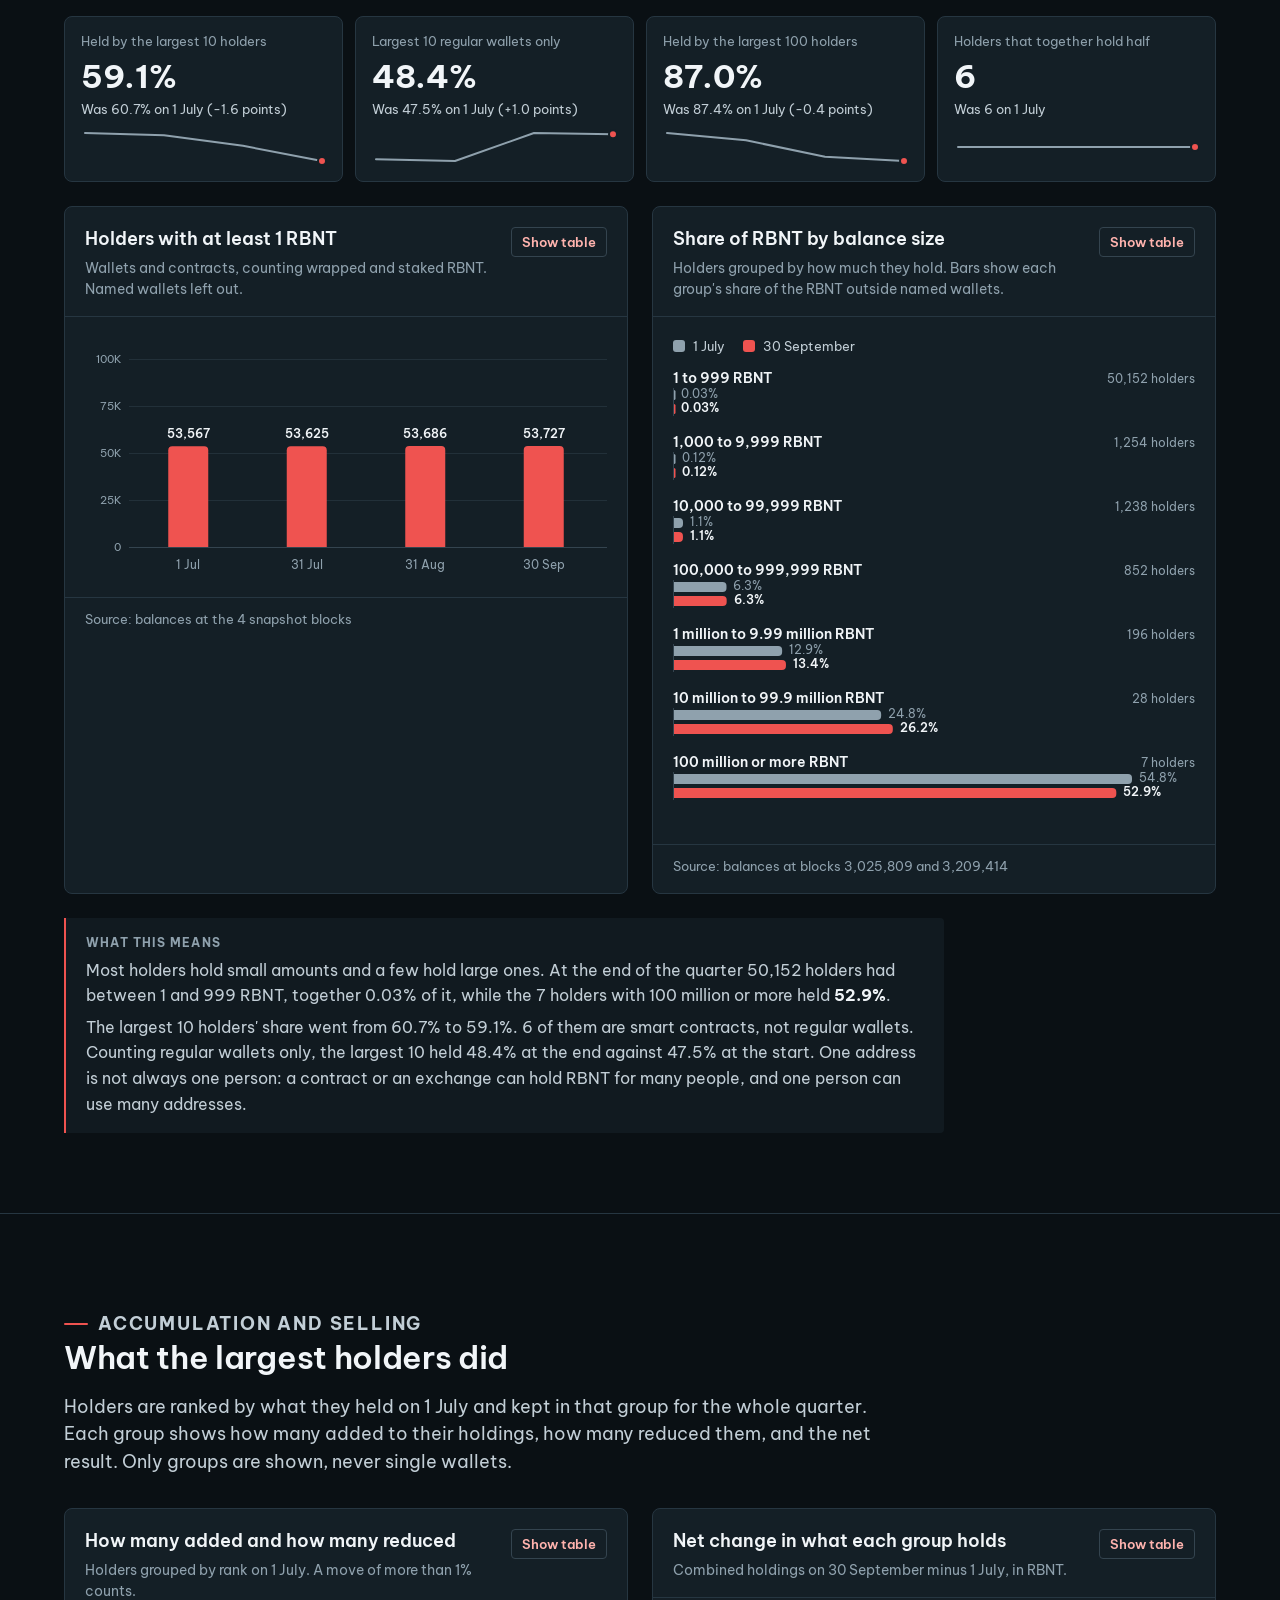
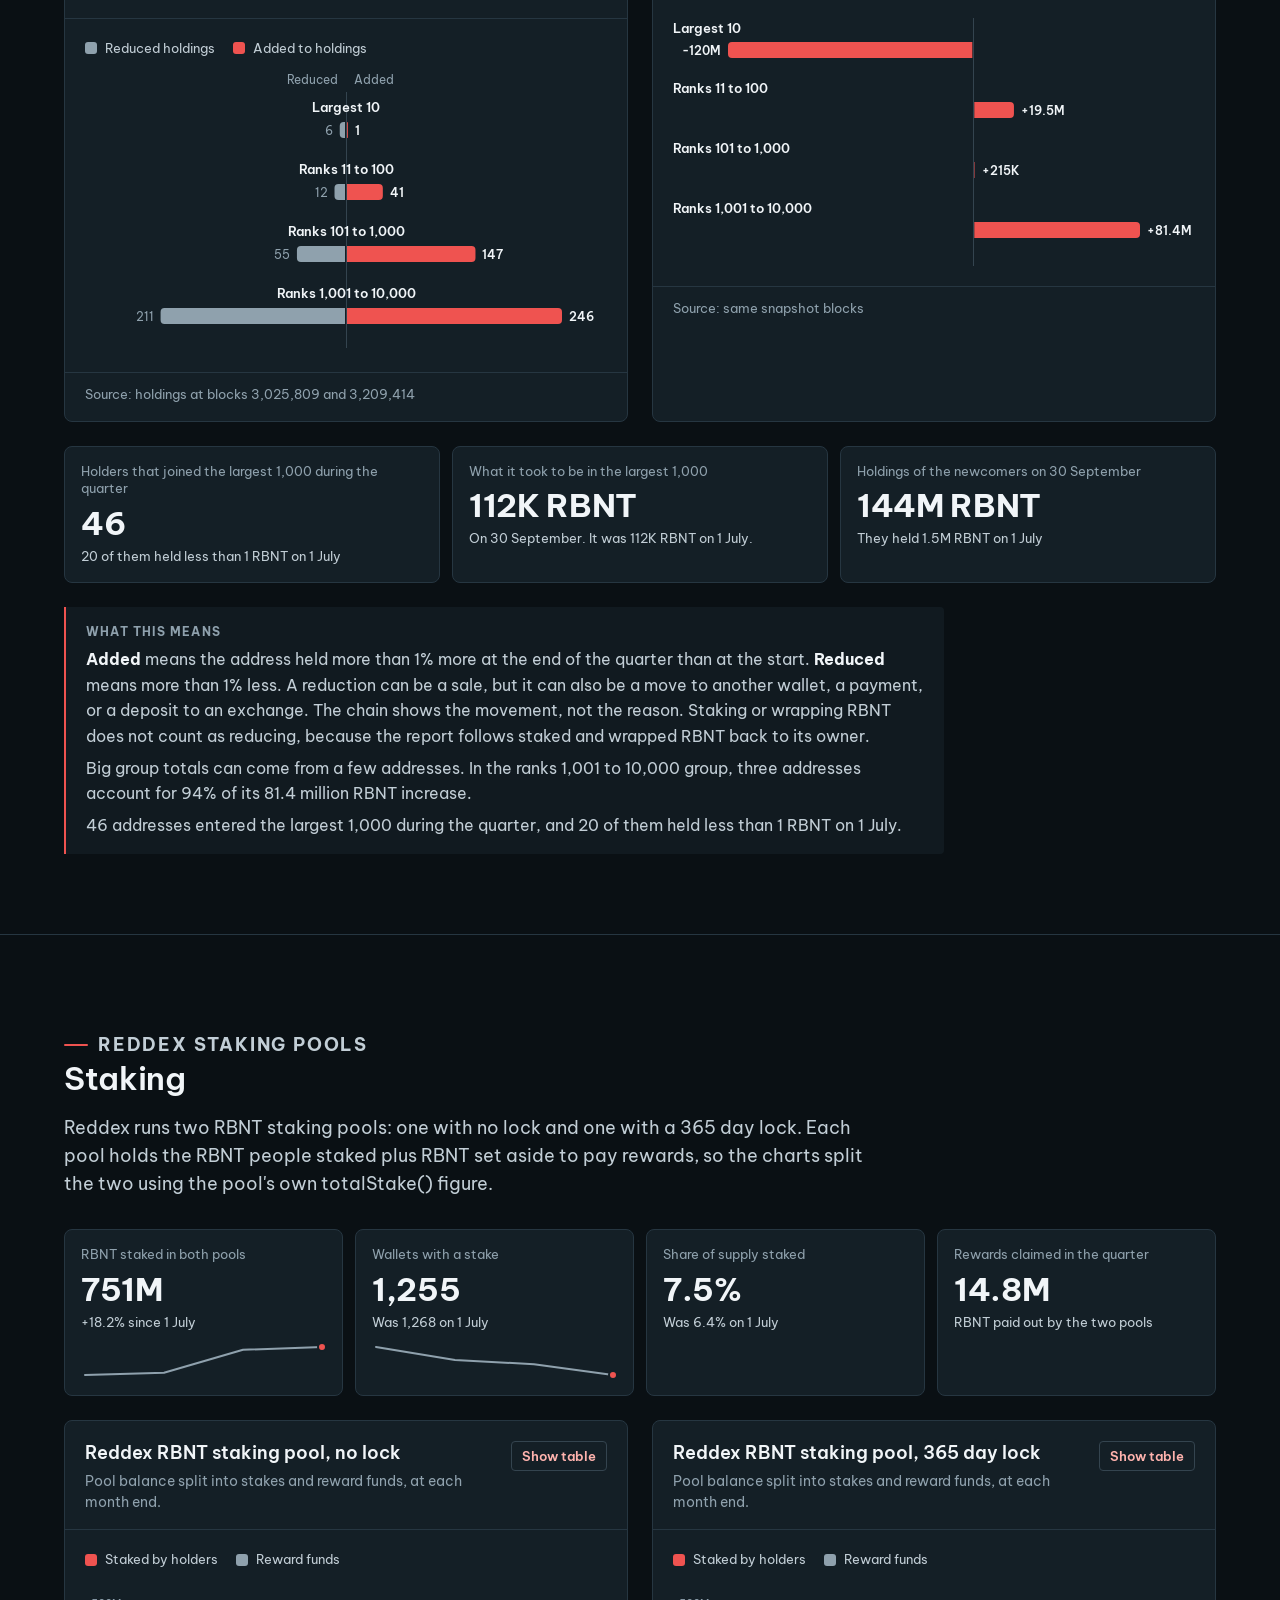
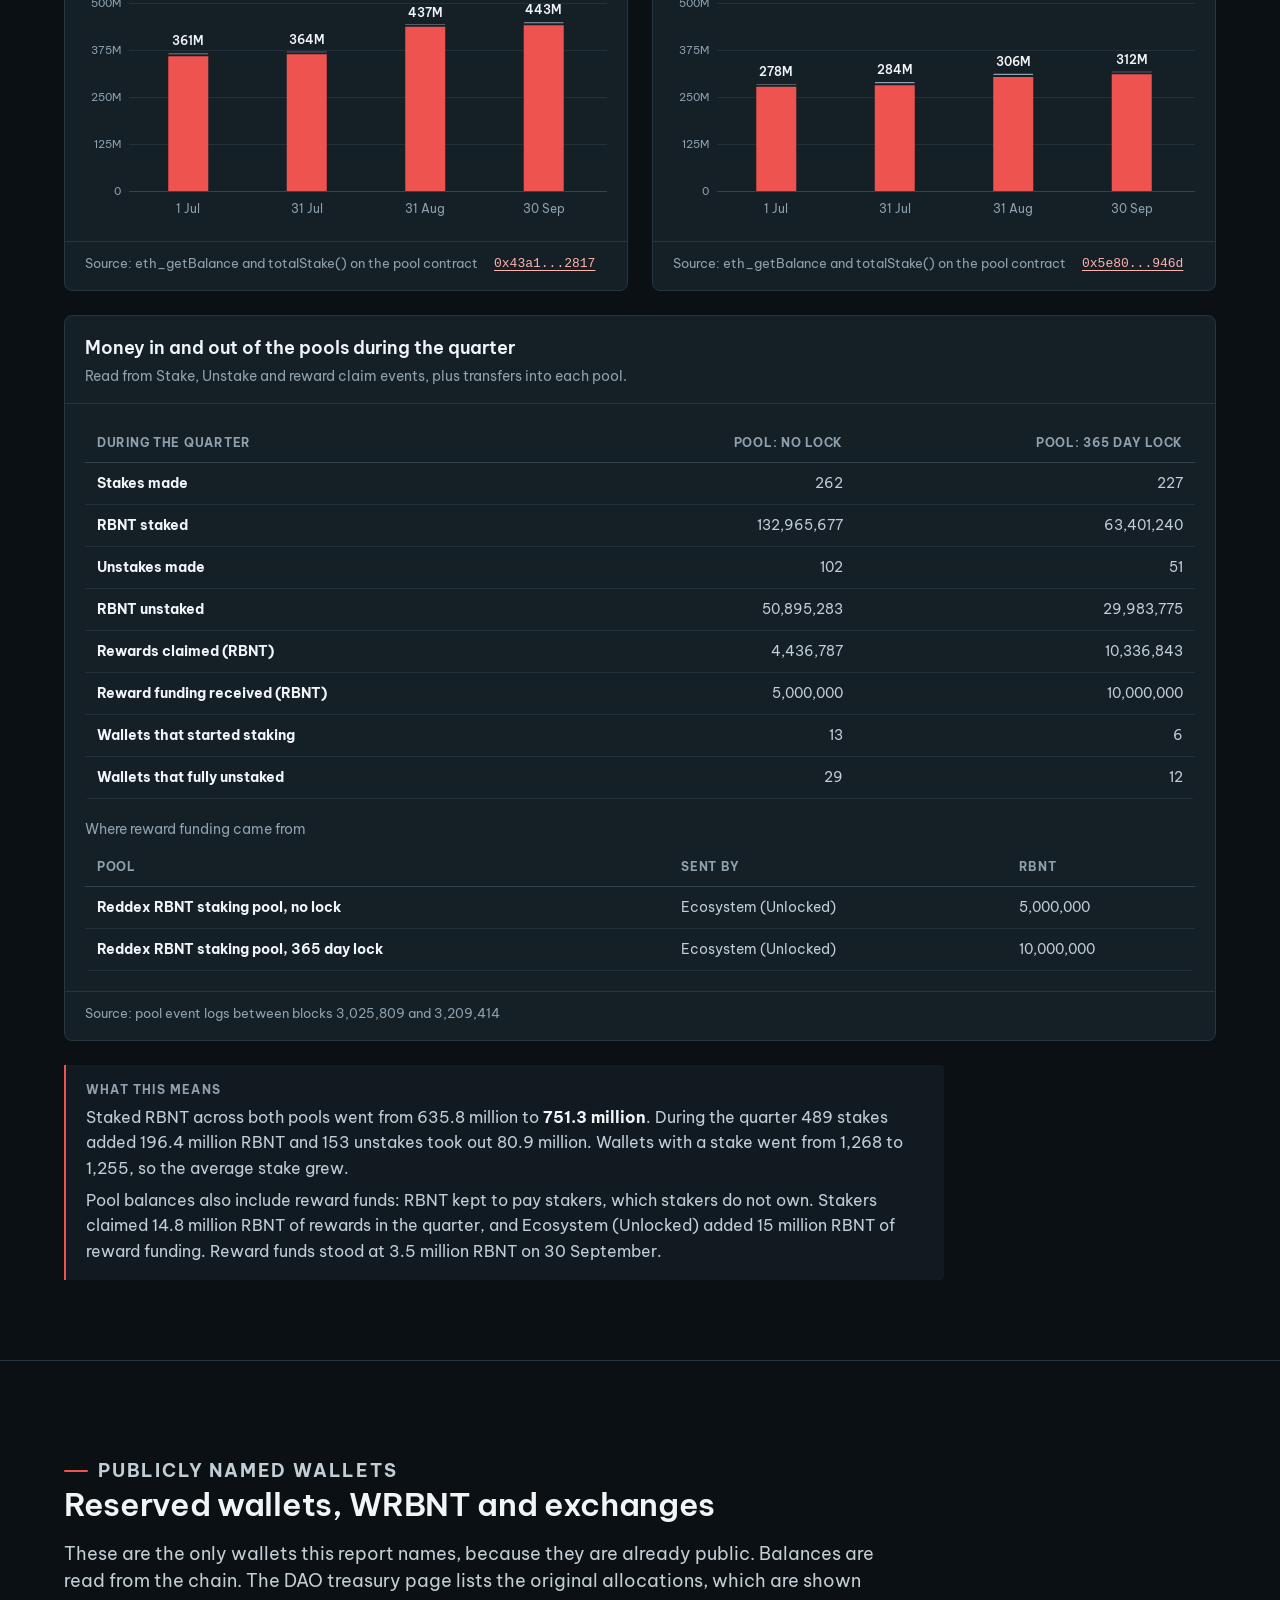
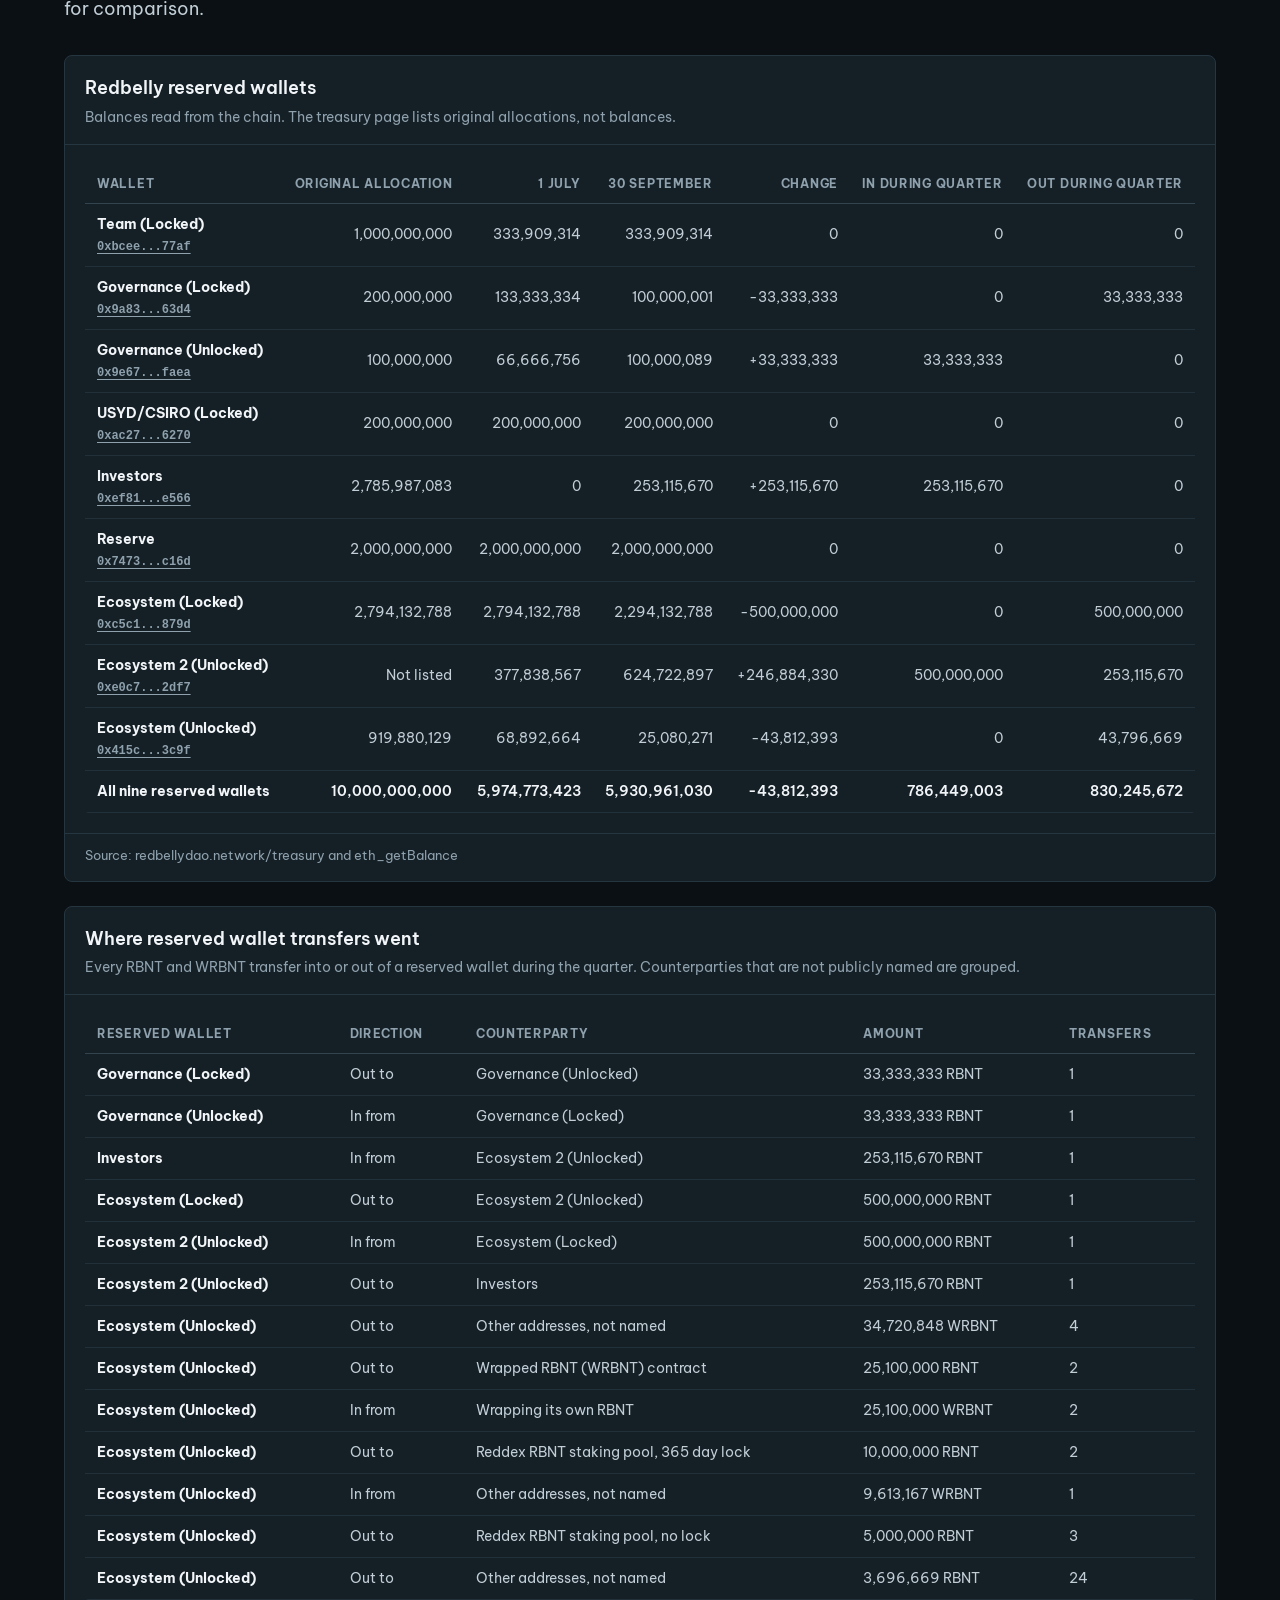
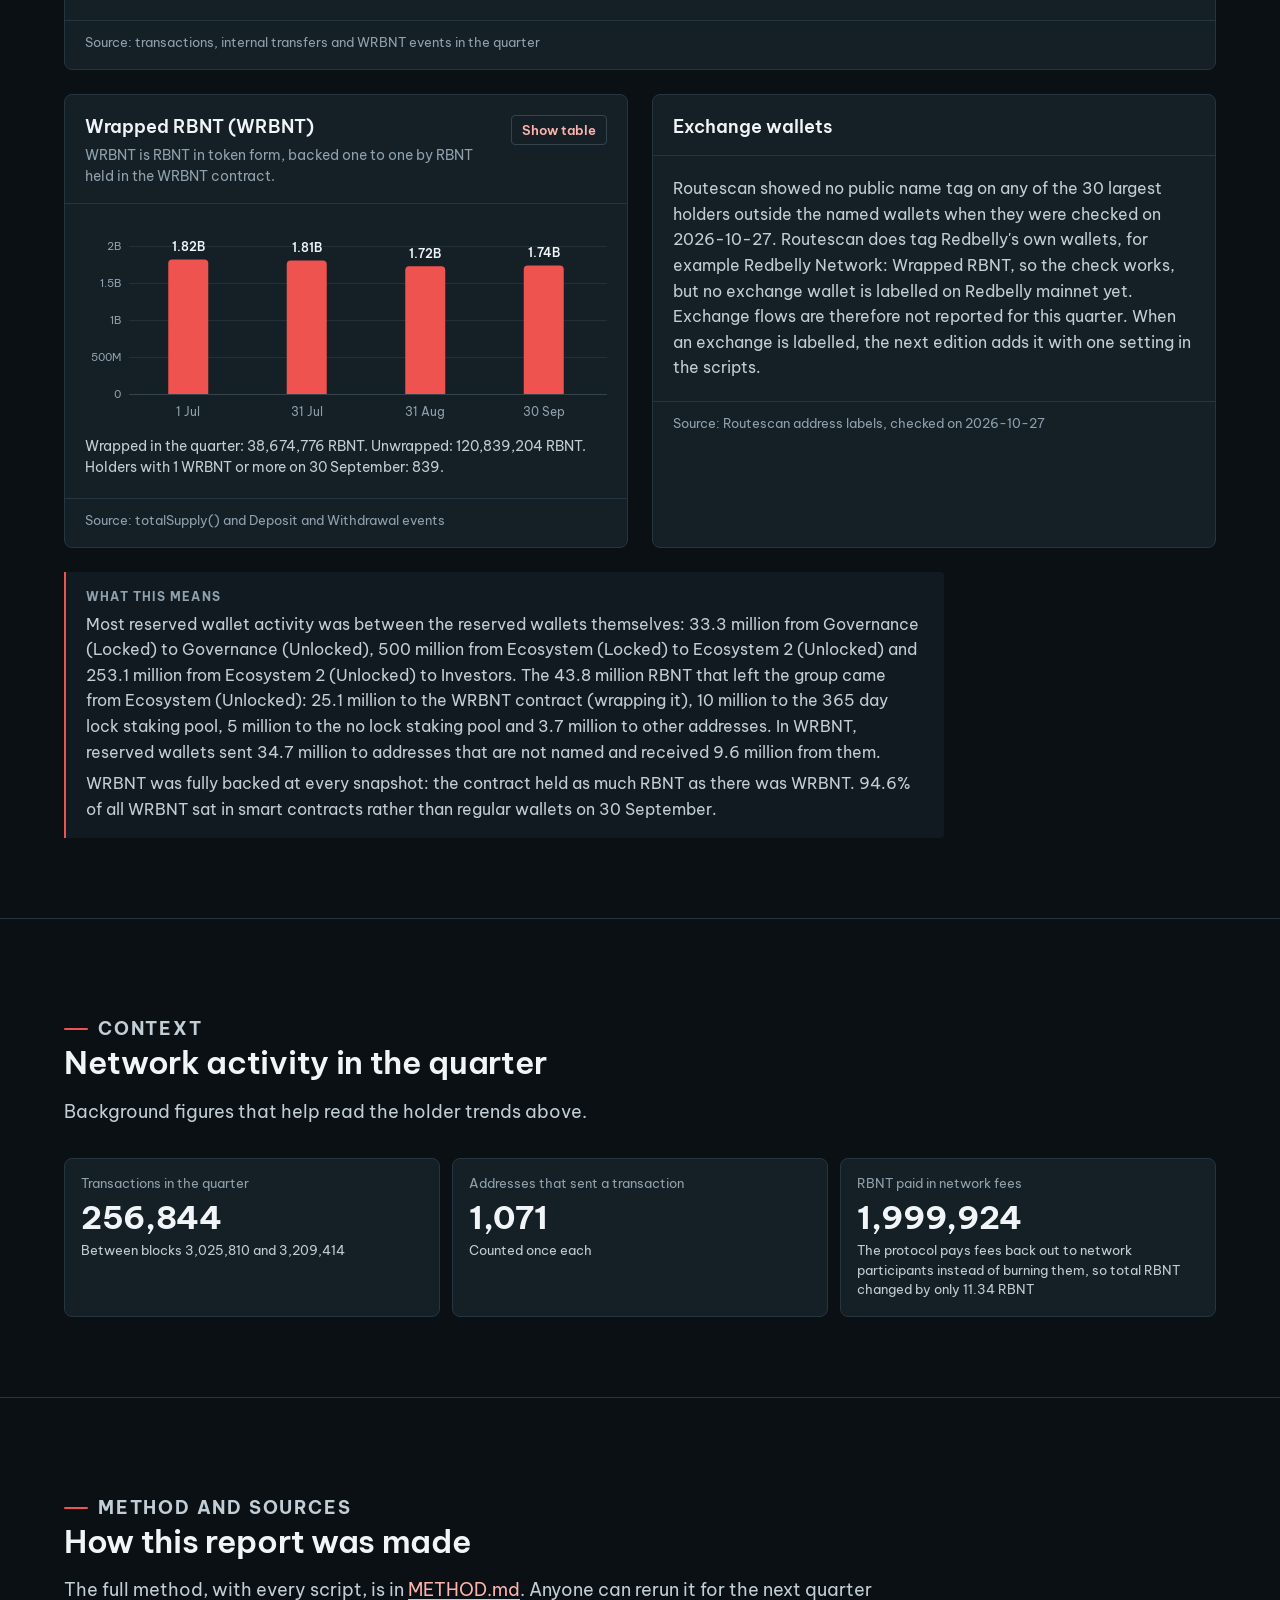
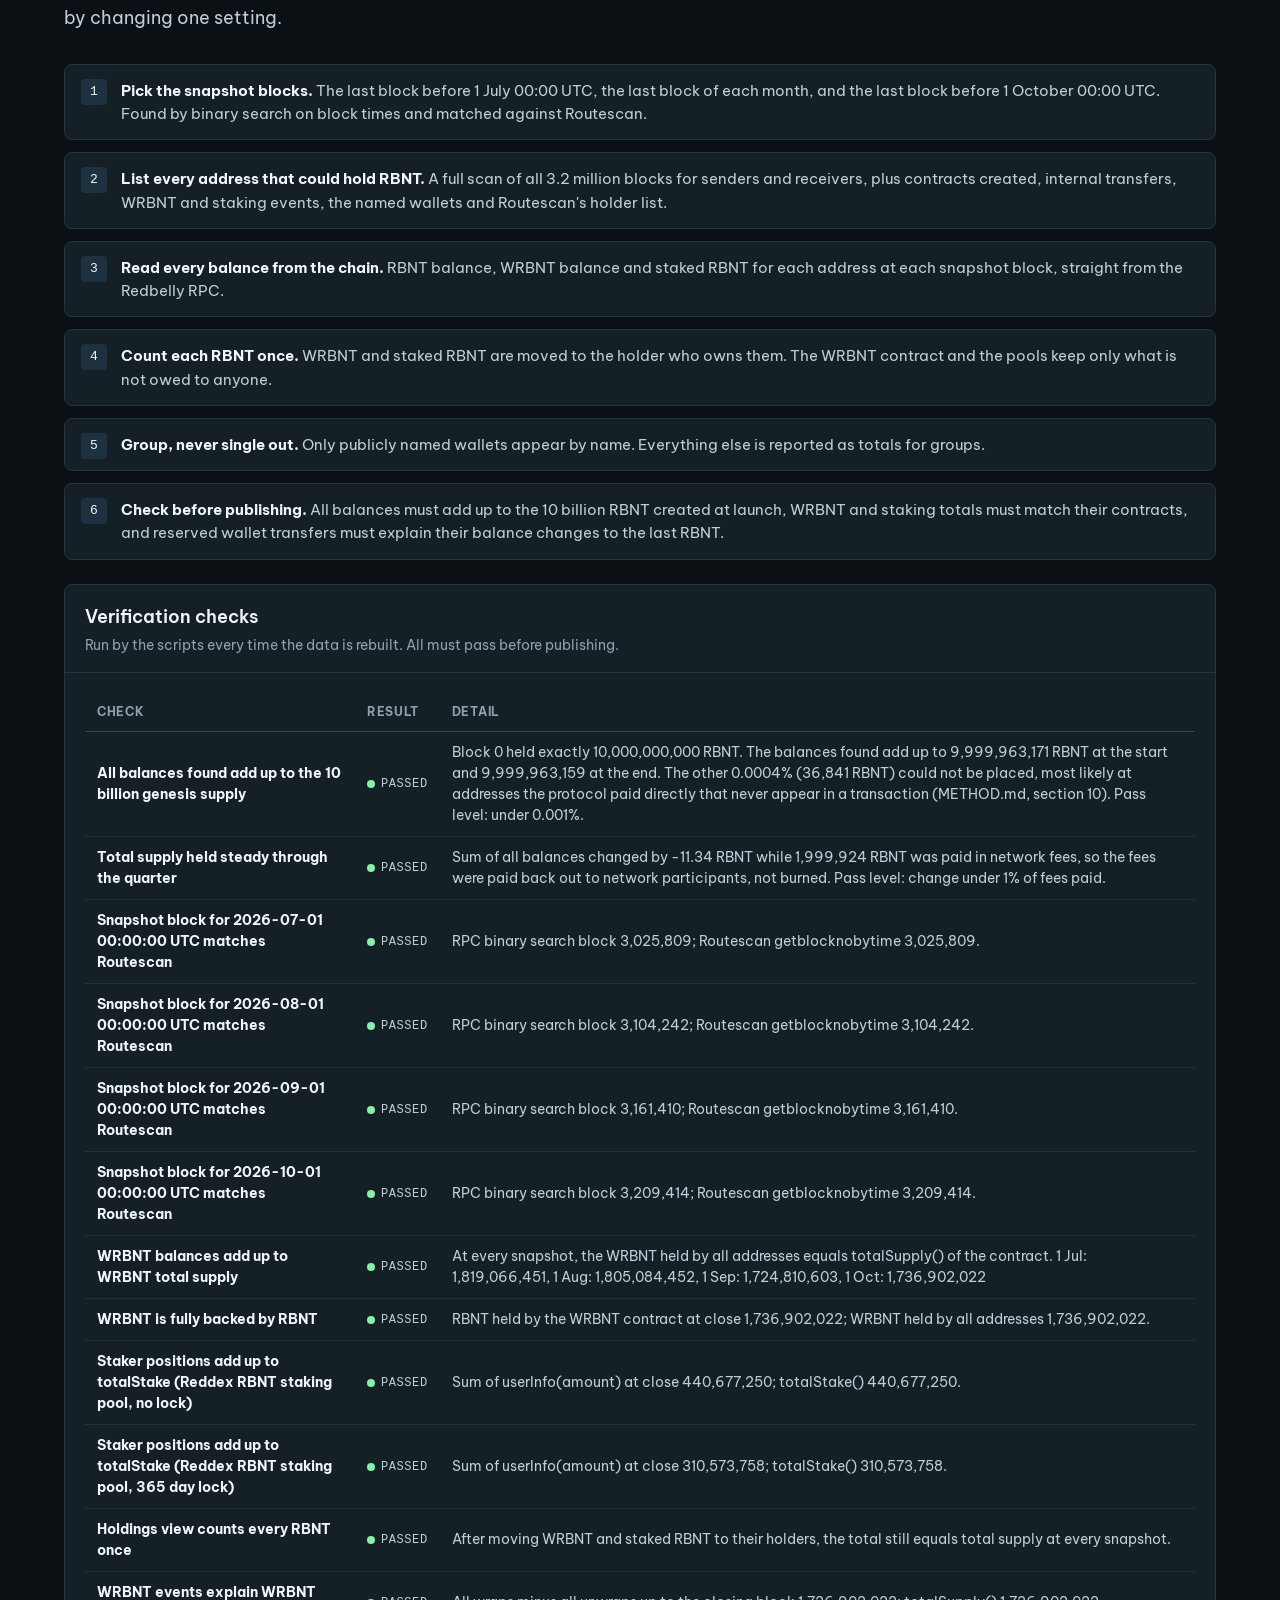
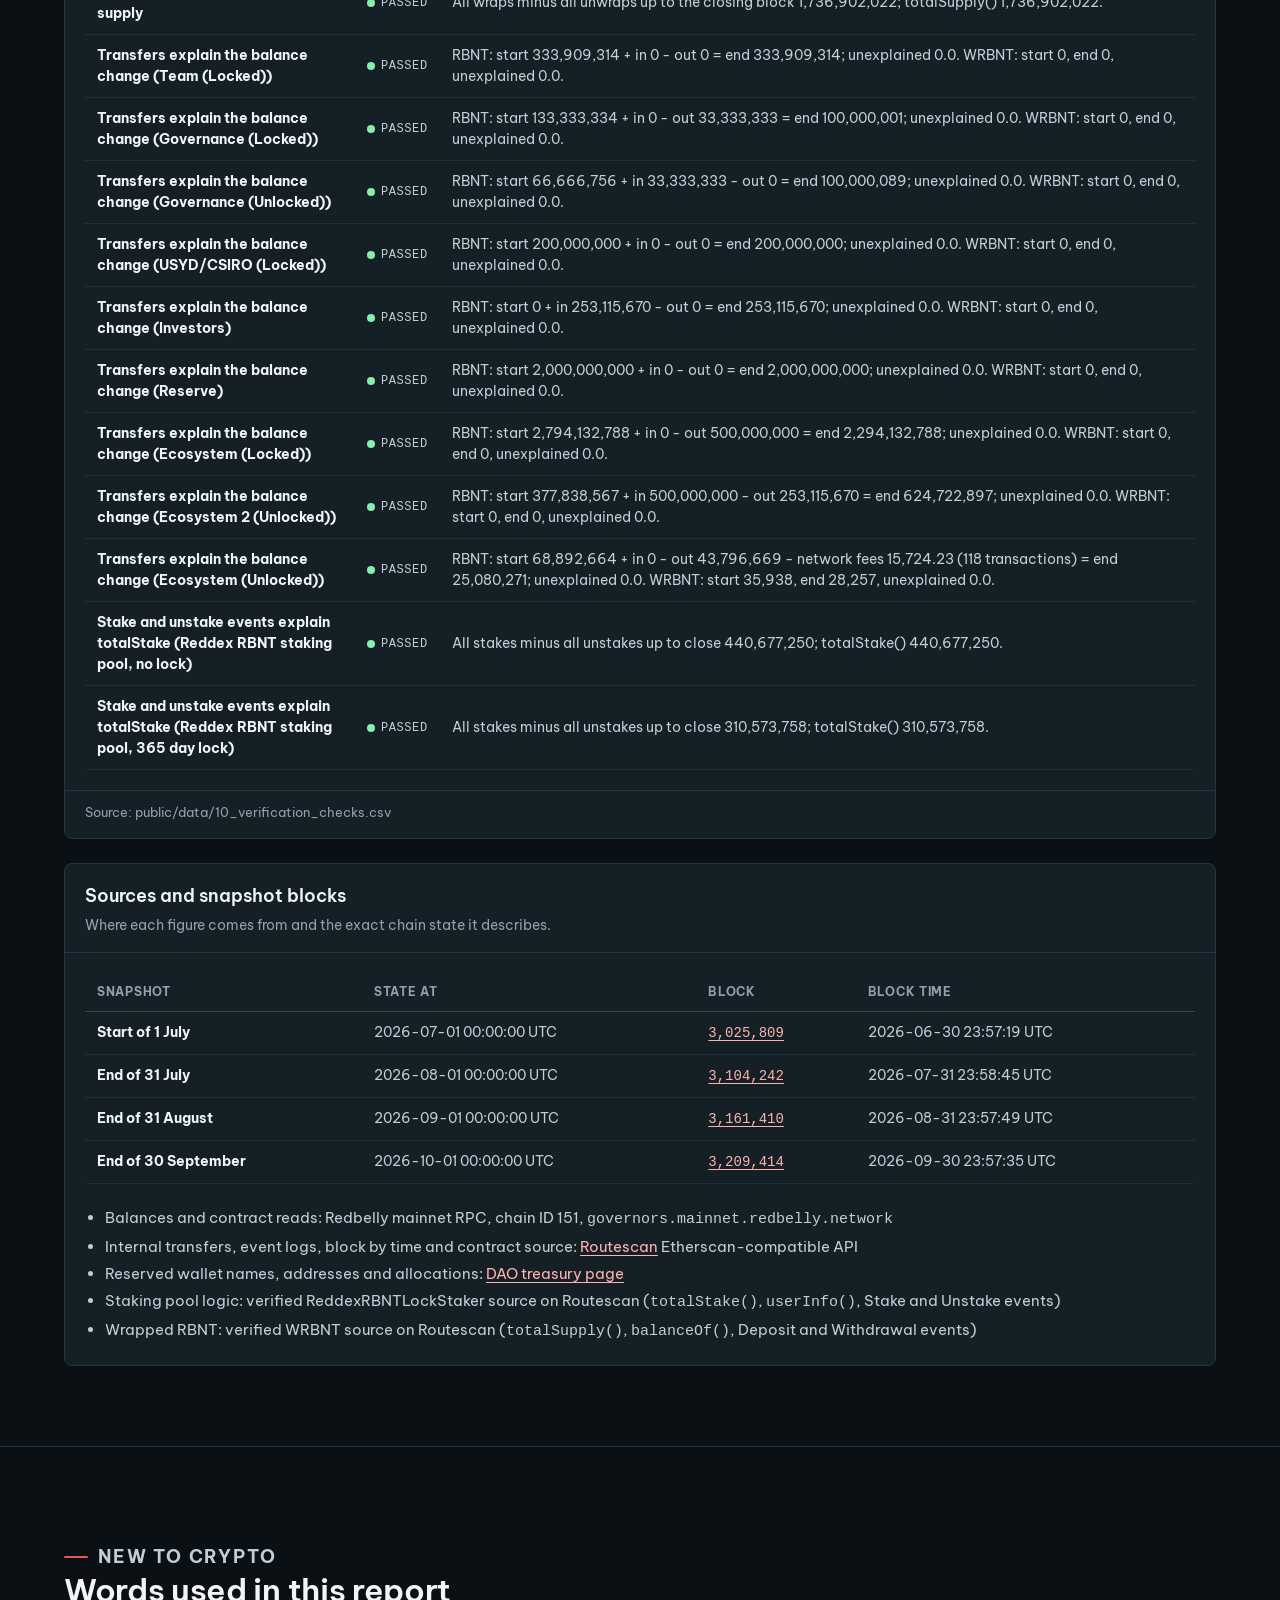
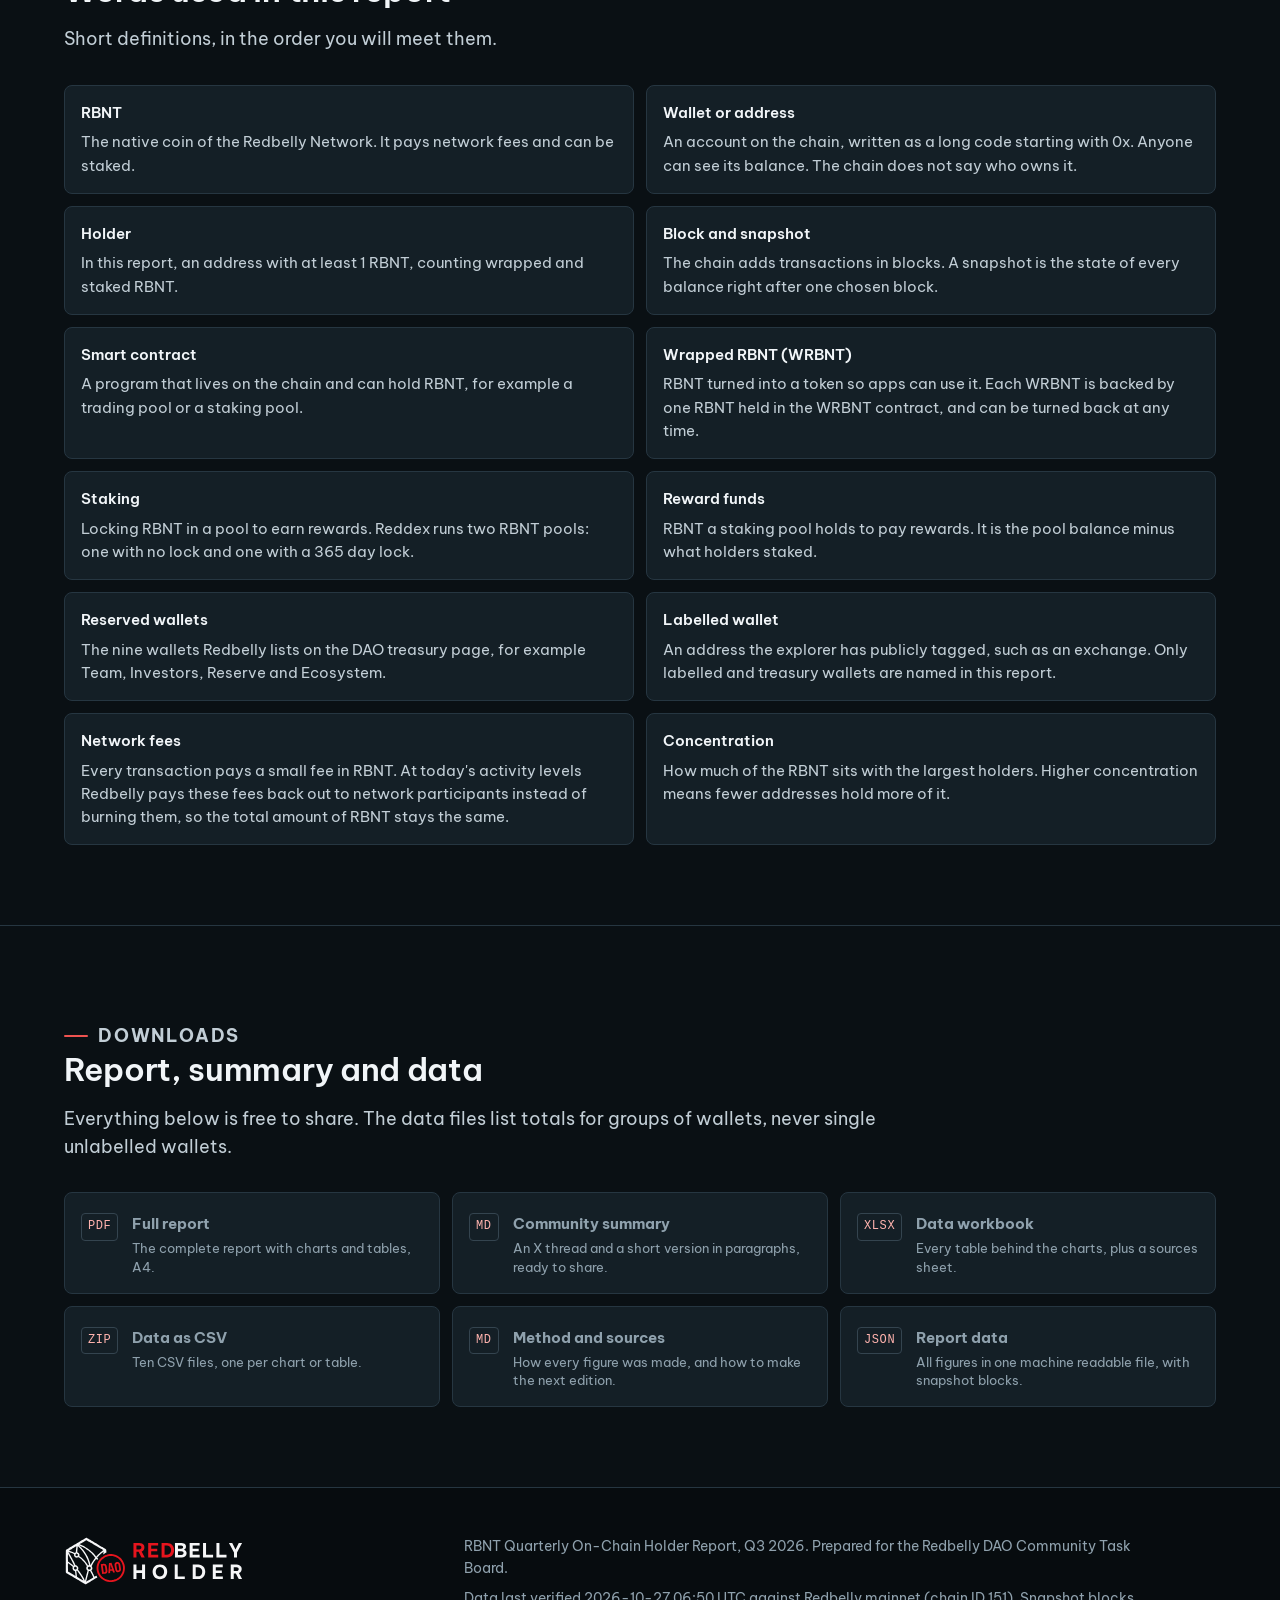
==== commit 23b492aa: "Set the page title to REDBELLY HOLDER The browser tab, link previews and PDF title now read REDBELLY" ====
--- a/public/index.html
+++ b/public/index.html
@@ -3,12 +3,16 @@
 <head>
 <meta charset="utf-8">
 <meta name="viewport" content="width=device-width, initial-scale=1">
-<title>RBNT Holder Report Q3 2026</title>
+<title>REDBELLY HOLDER</title>
+<meta name="application-name" content="REDBELLY HOLDER">
+<meta name="apple-mobile-web-app-title" content="REDBELLY HOLDER">
 <meta name="description" content="How RBNT holders behaved on Redbelly mainnet from 1 July to 30 September 2026: accumulation, selling, staking and how concentrated holdings are. Every figure is read from the chain.">
 <meta name="theme-color" content="#0c1317">
 <link rel="canonical" href="https://redbelly-holder.vercel.app/">
 <meta property="og:type" content="article">
-<meta property="og:title" content="RBNT Holder Report, Q3 2026">
+<meta property="og:title" content="REDBELLY HOLDER">
+<meta property="og:site_name" content="REDBELLY HOLDER">
+<meta name="twitter:title" content="REDBELLY HOLDER">
 <meta property="og:description" content="Accumulation, selling, staking and concentration among RBNT holders, read from Redbelly mainnet.">
 <meta property="og:url" content="https://redbelly-holder.vercel.app/">
 <meta property="og:image" content="https://redbelly-holder.vercel.app/assets/img/og-image.png">
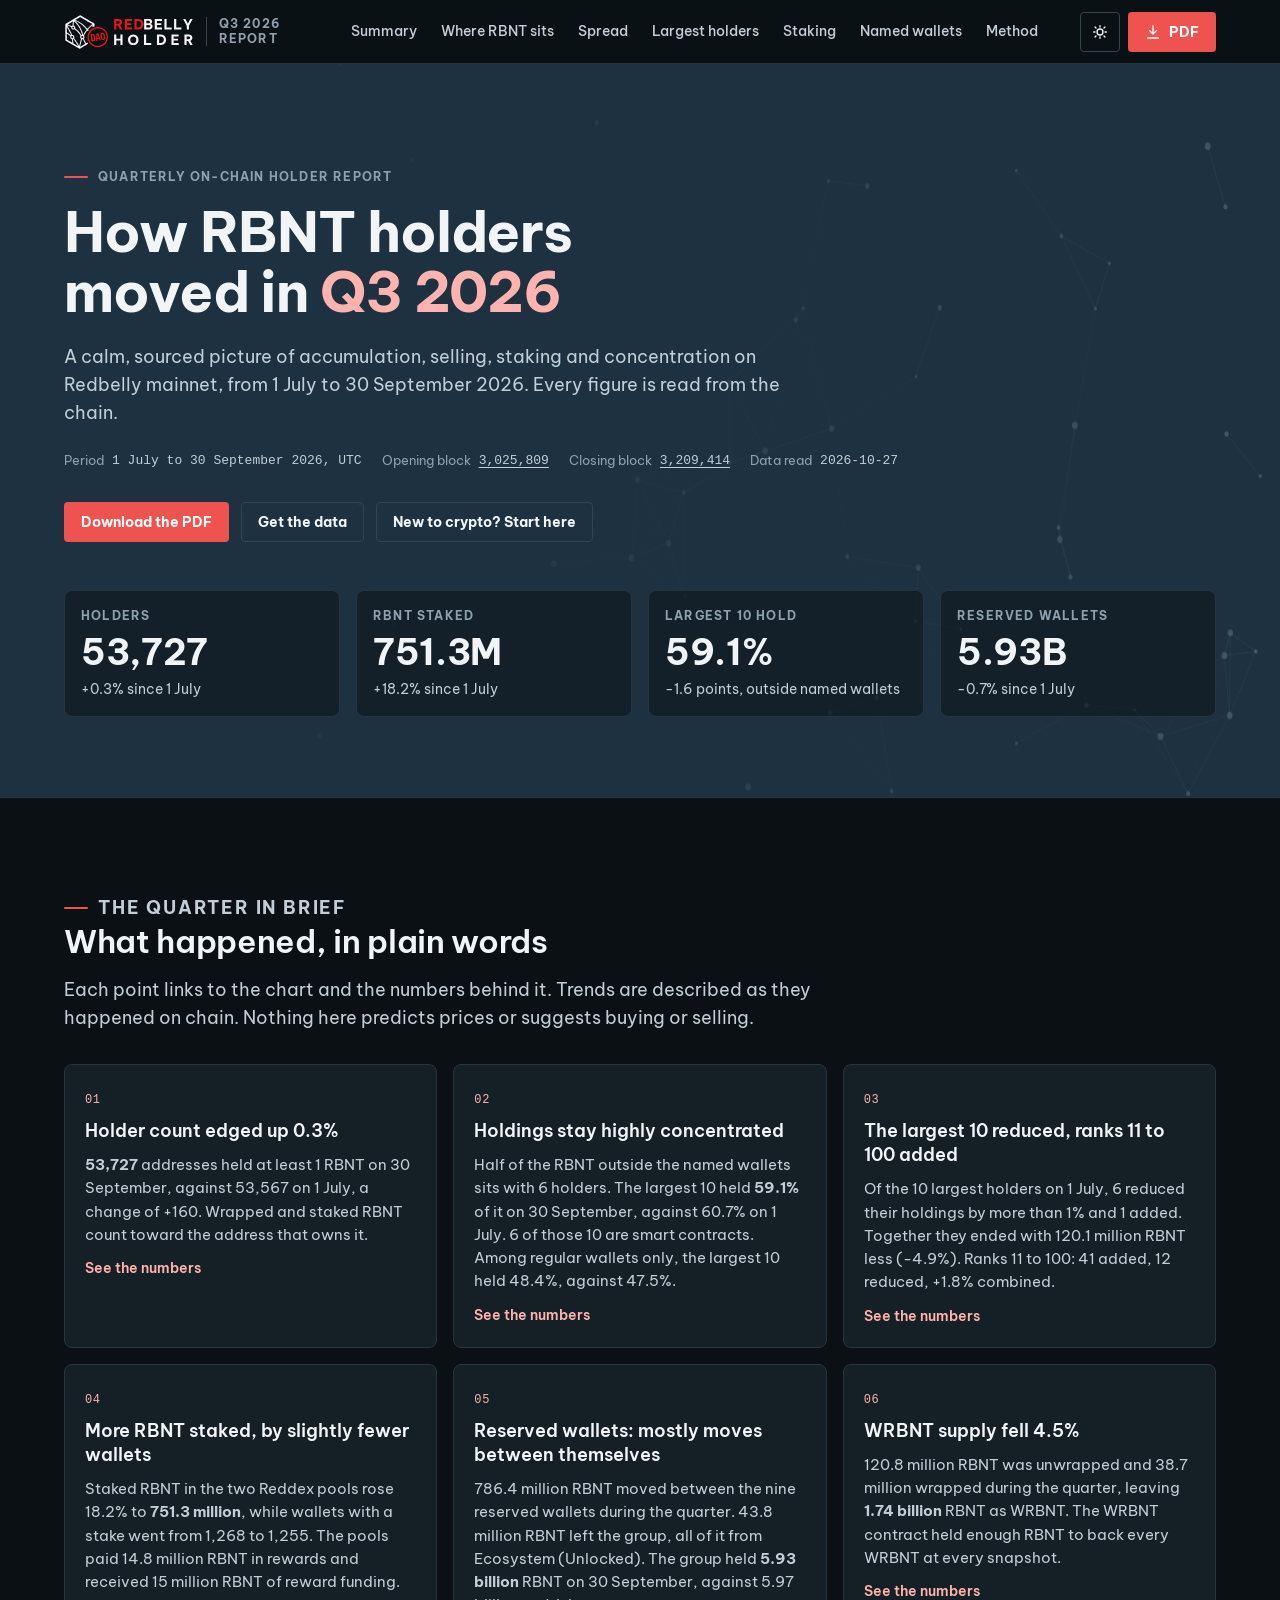
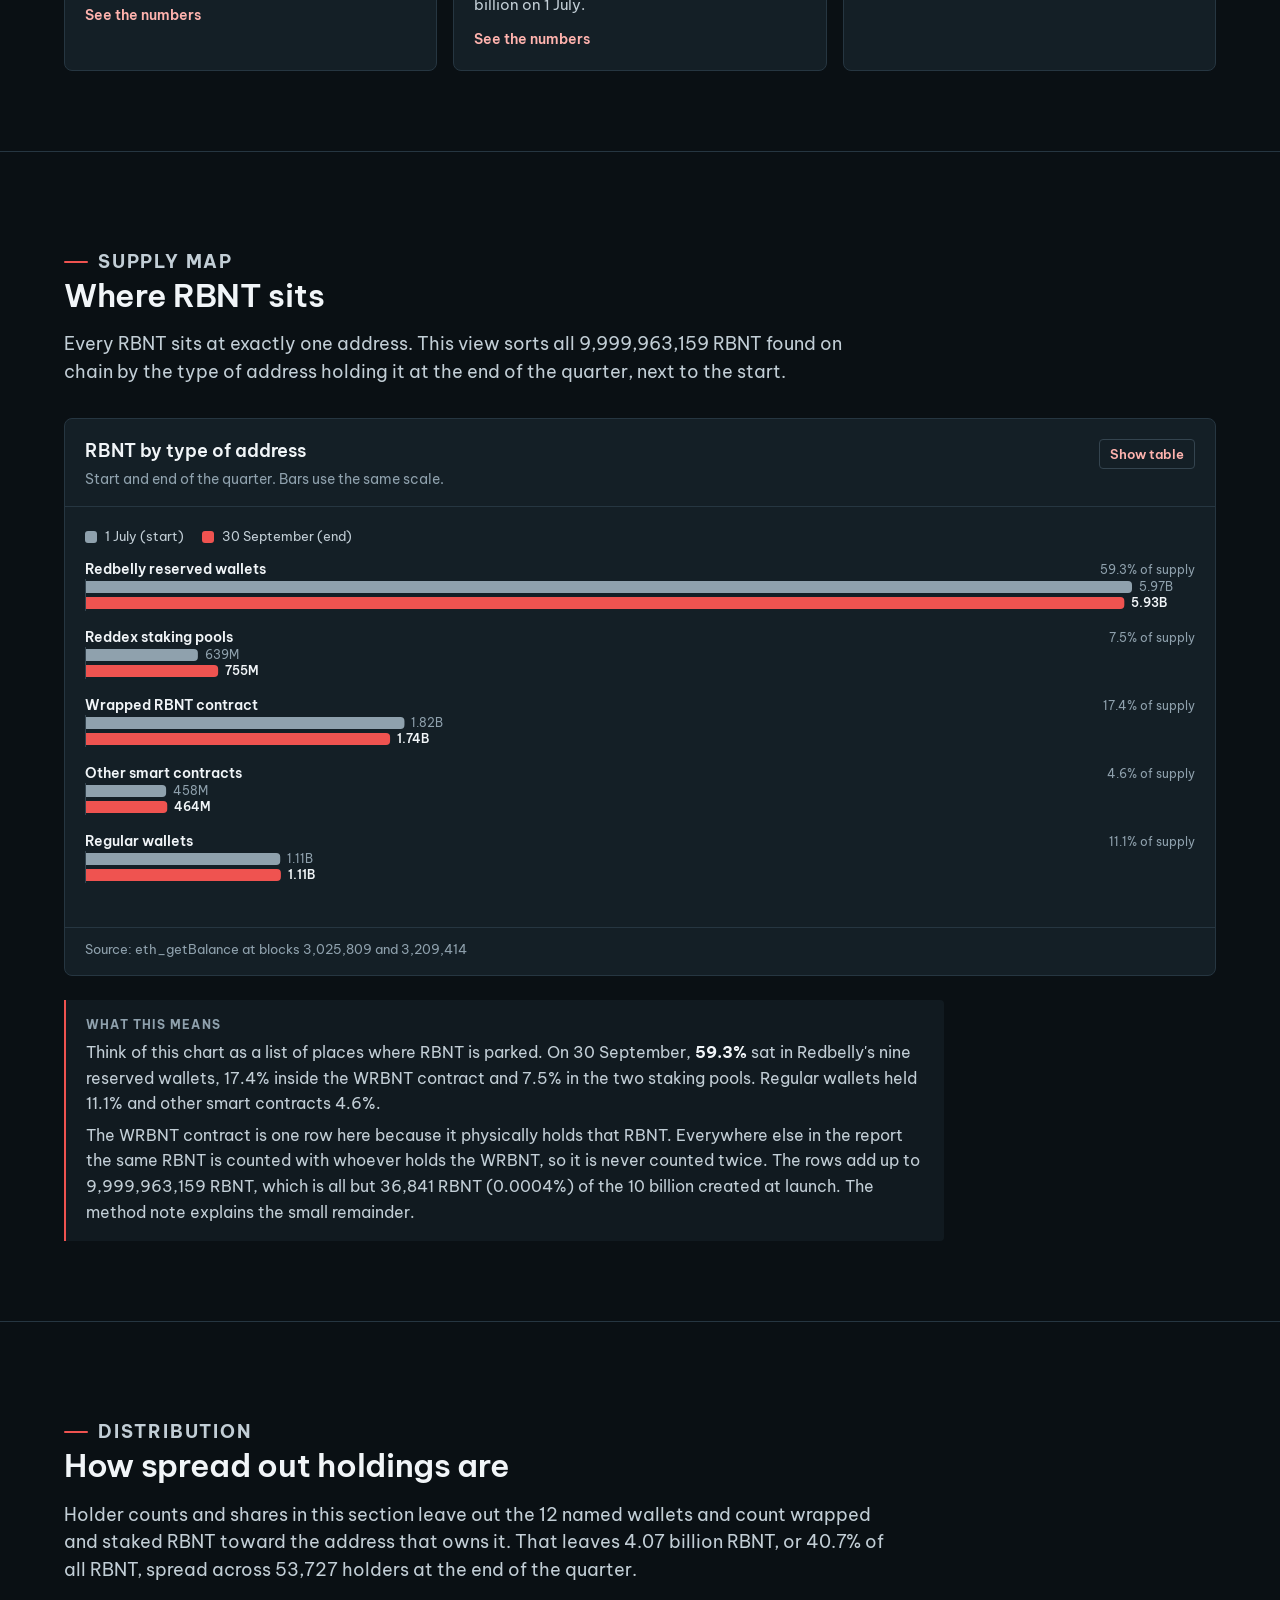
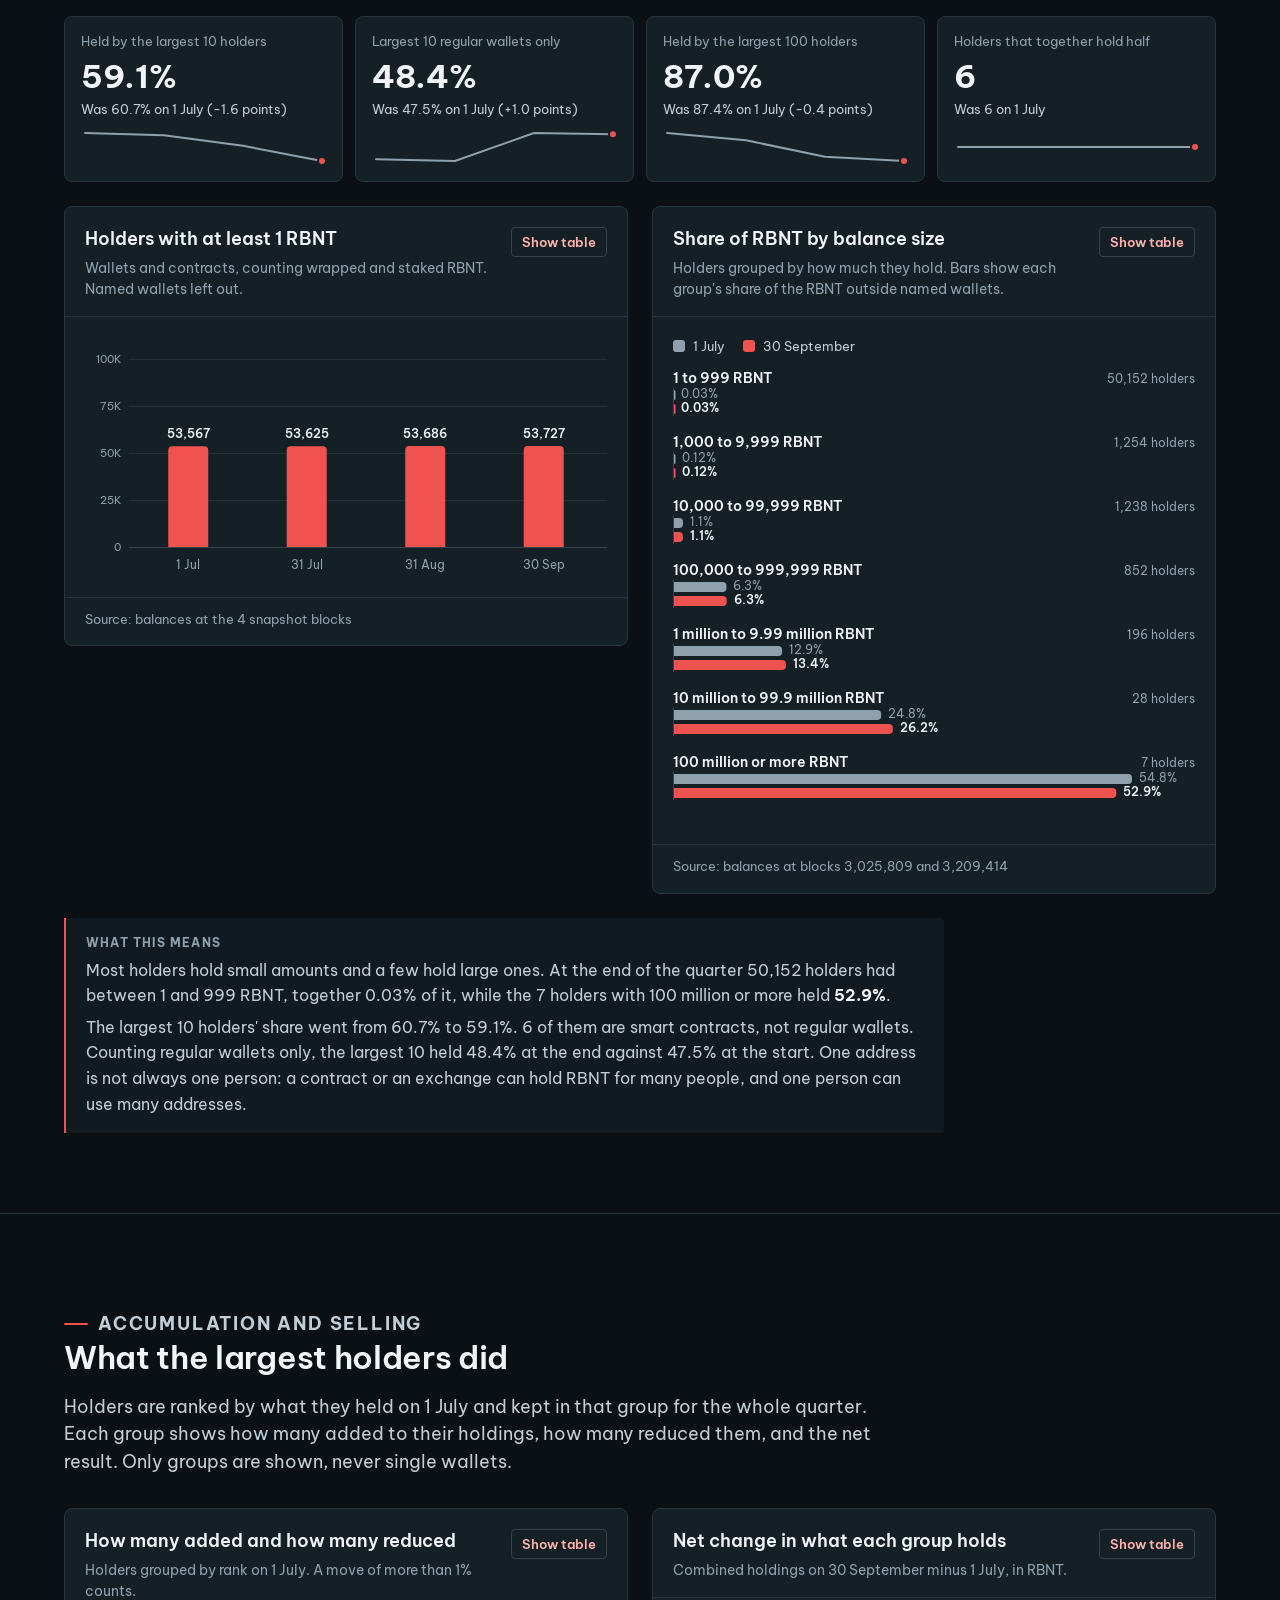
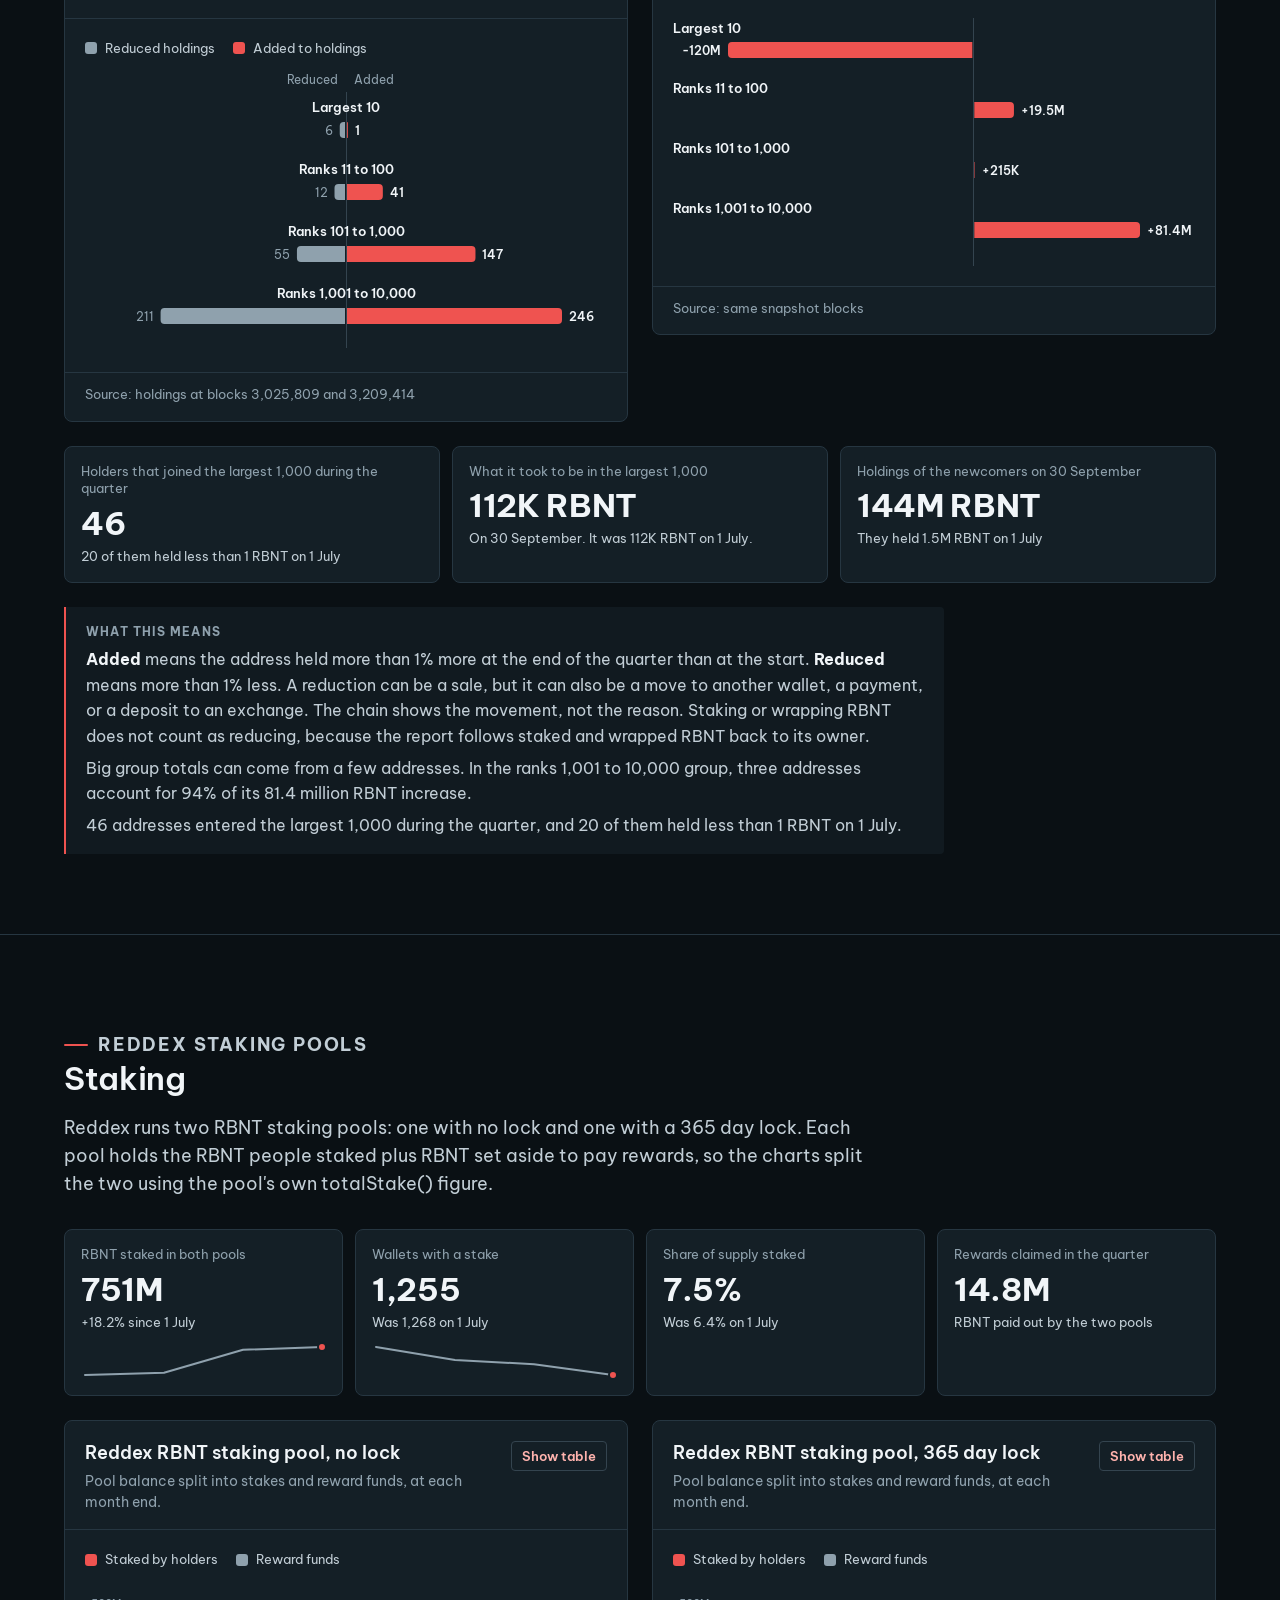
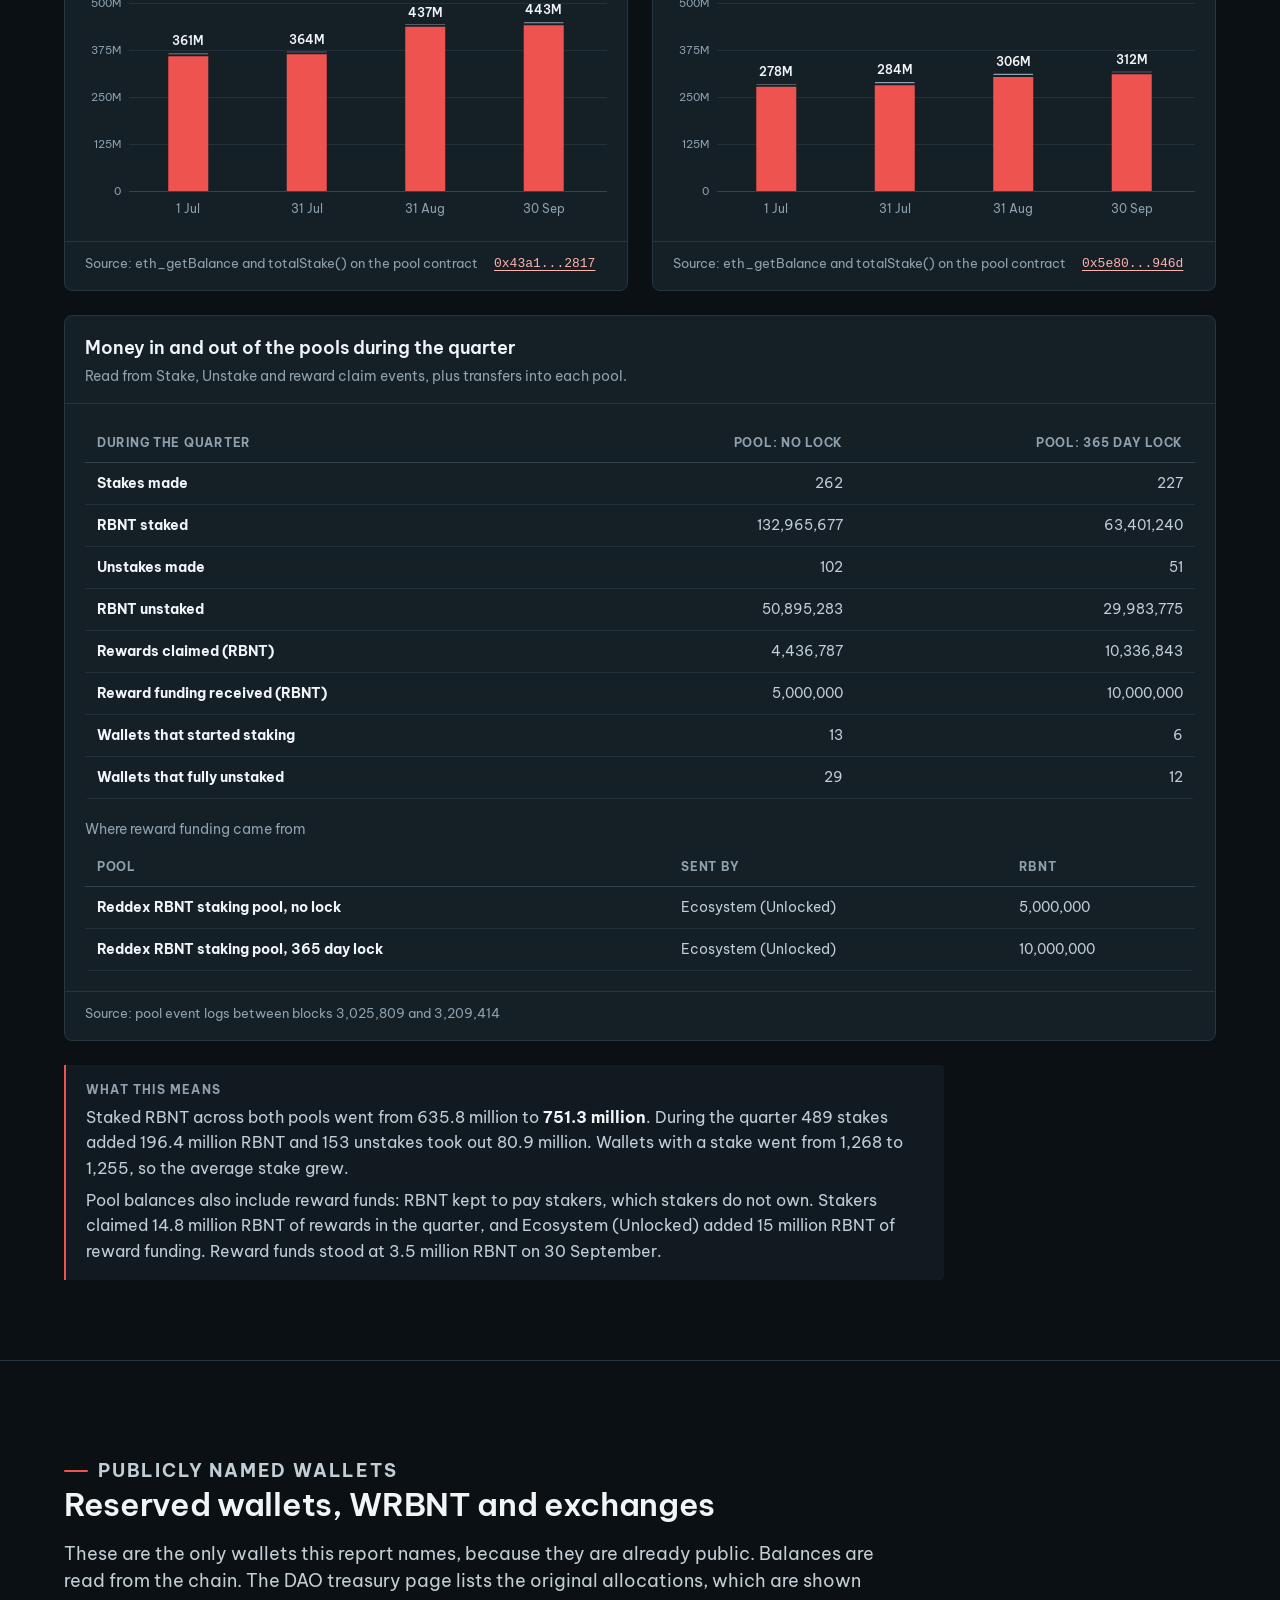
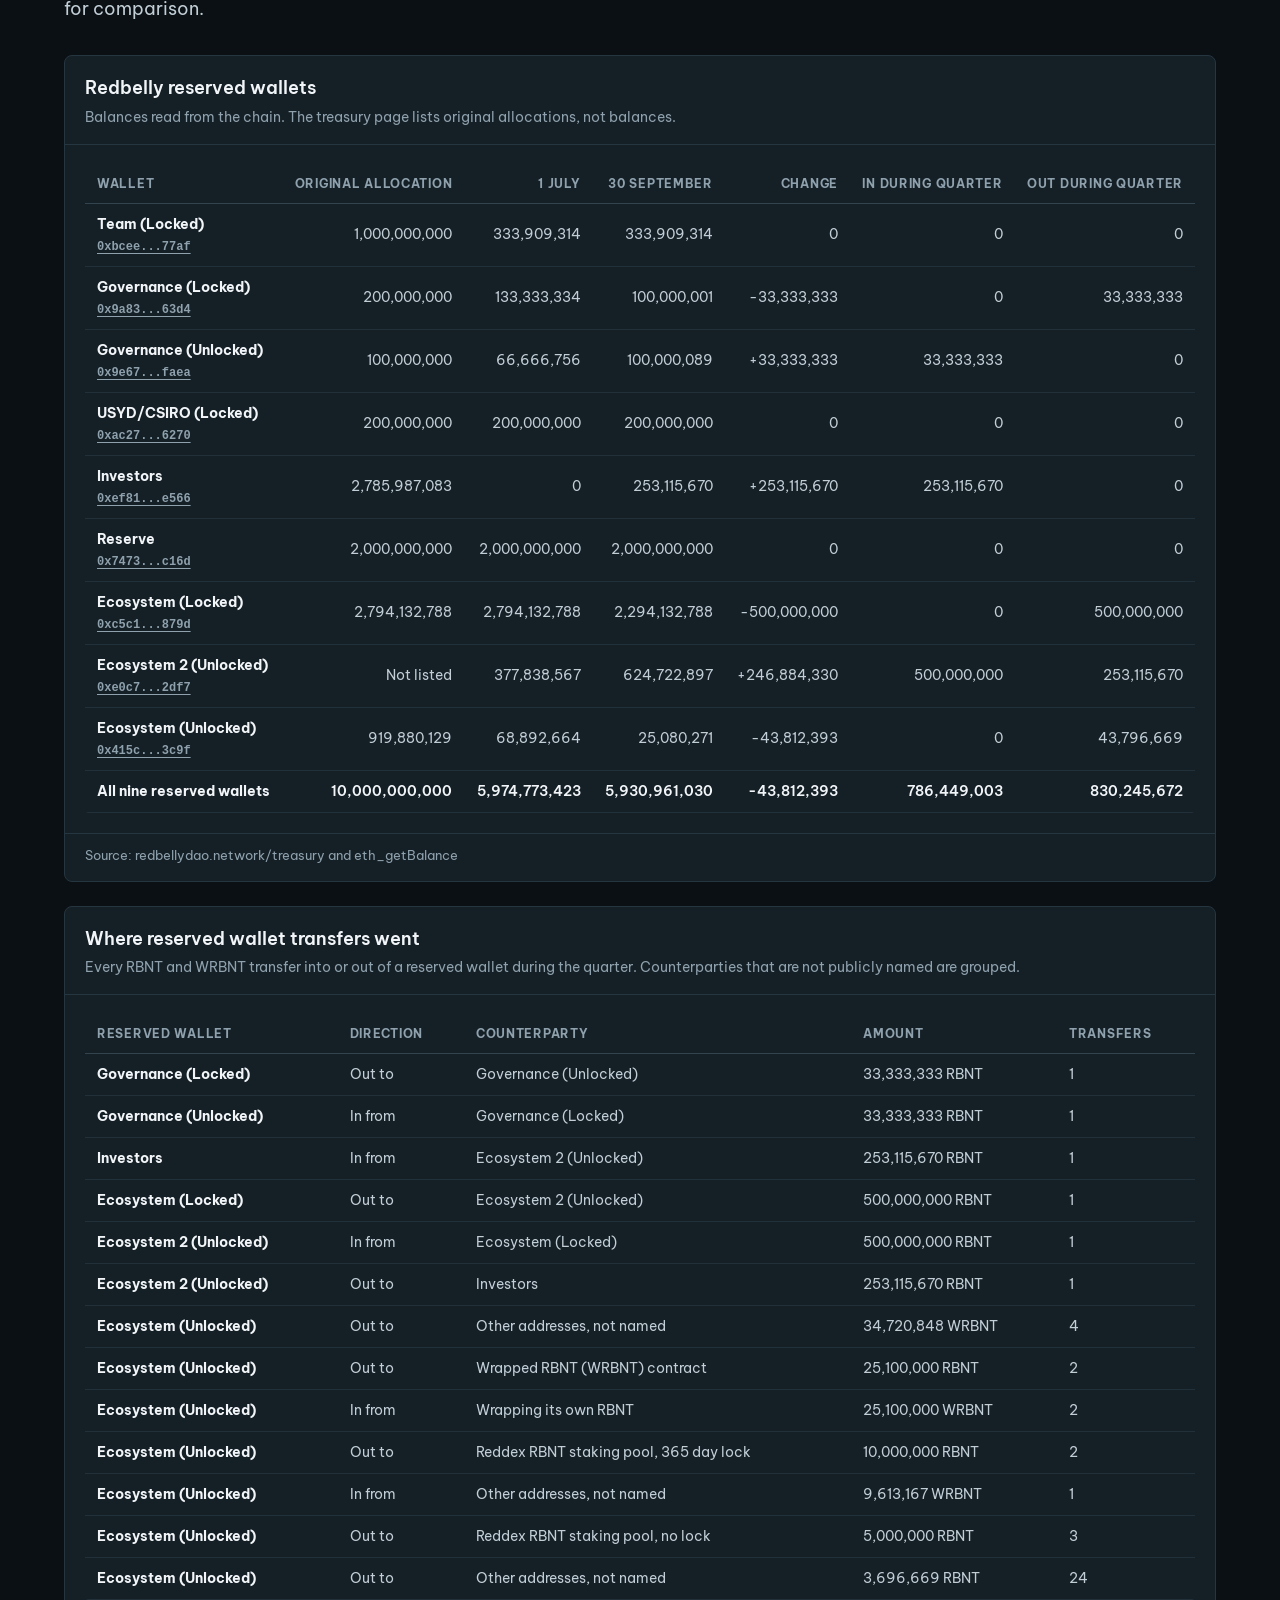
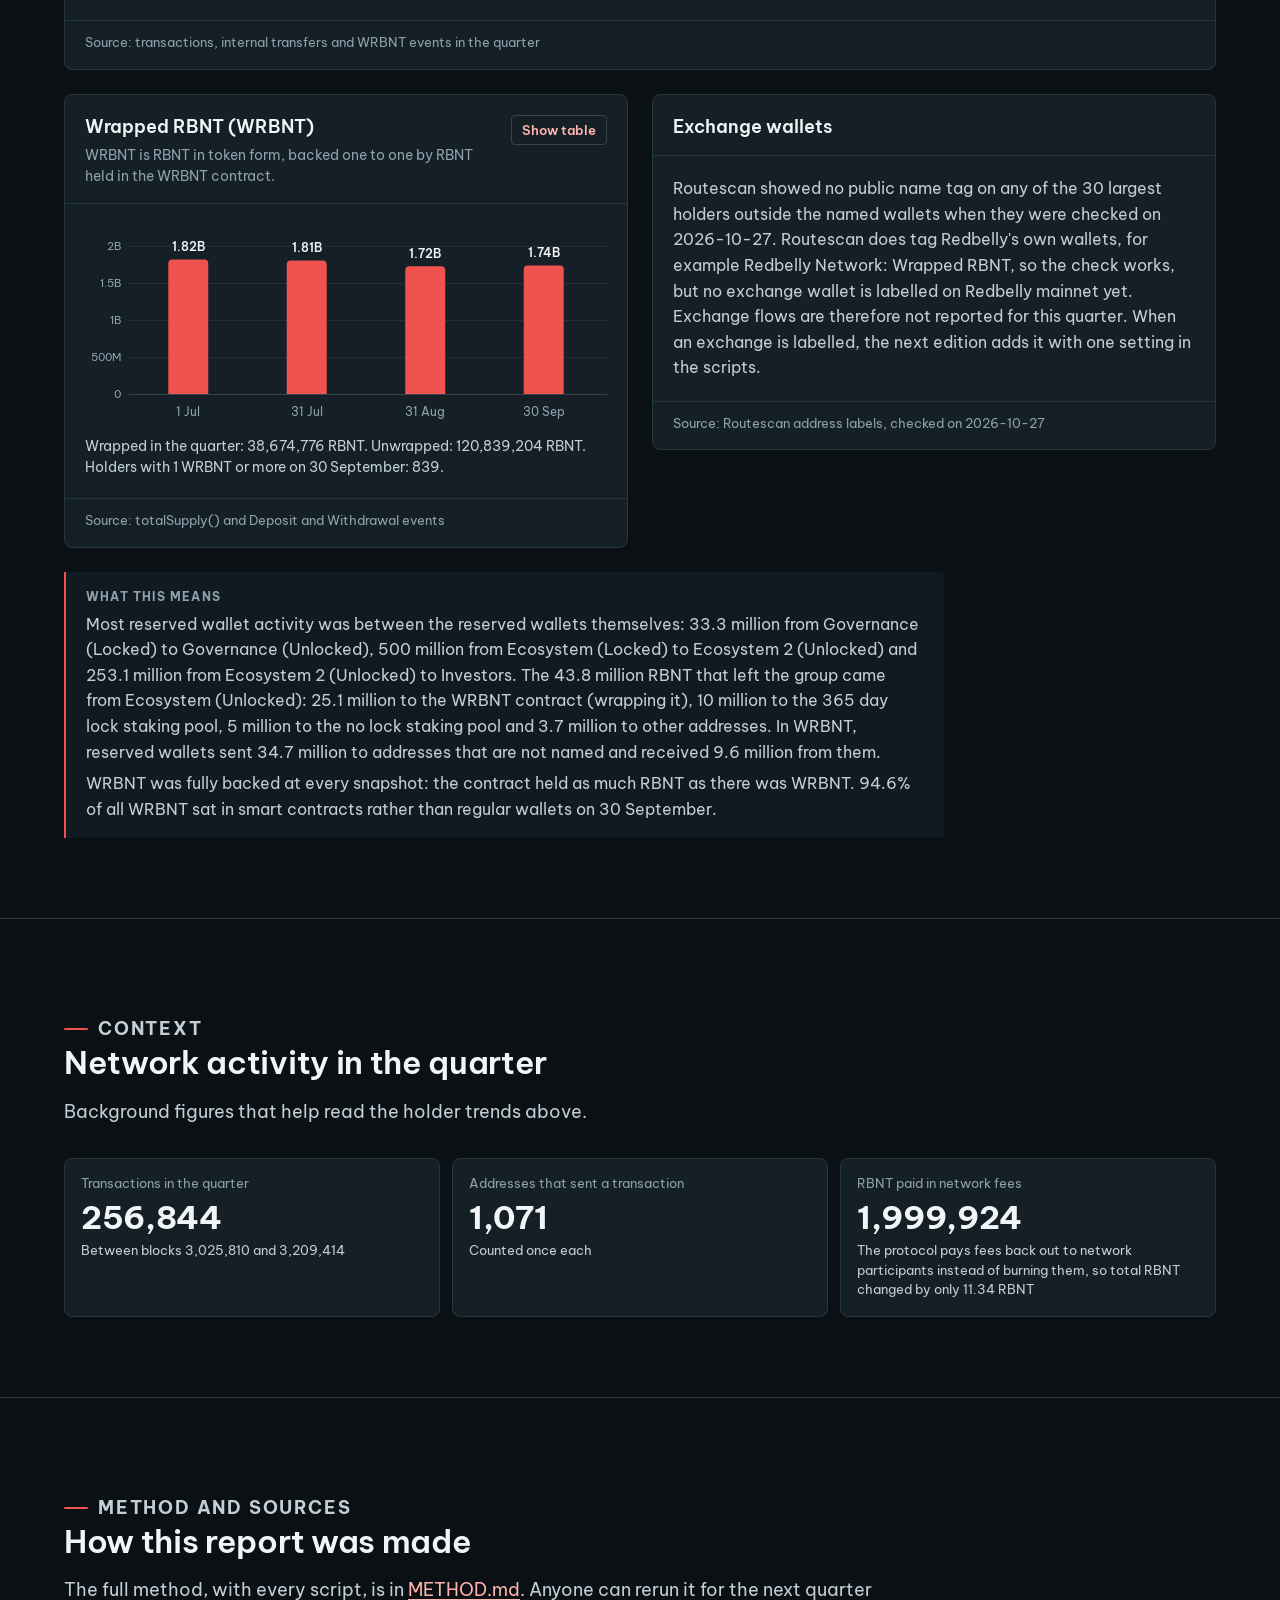
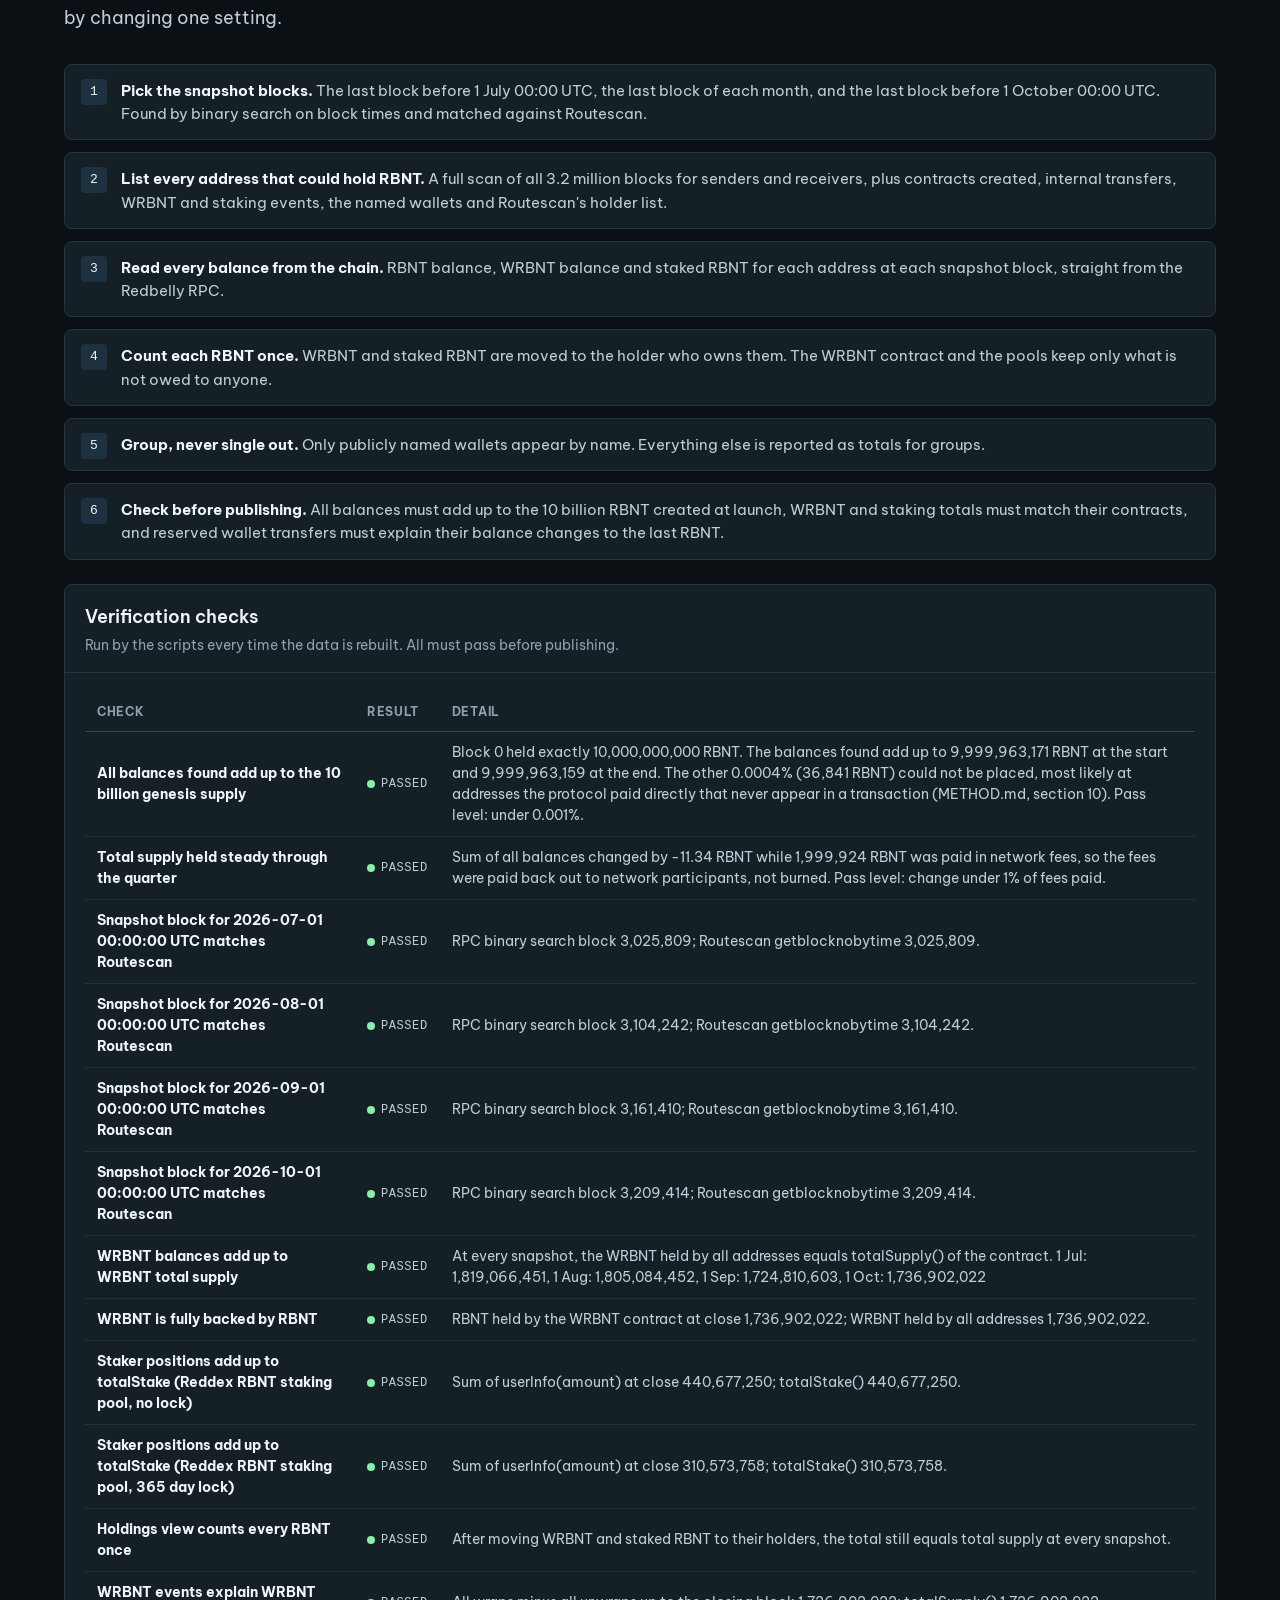
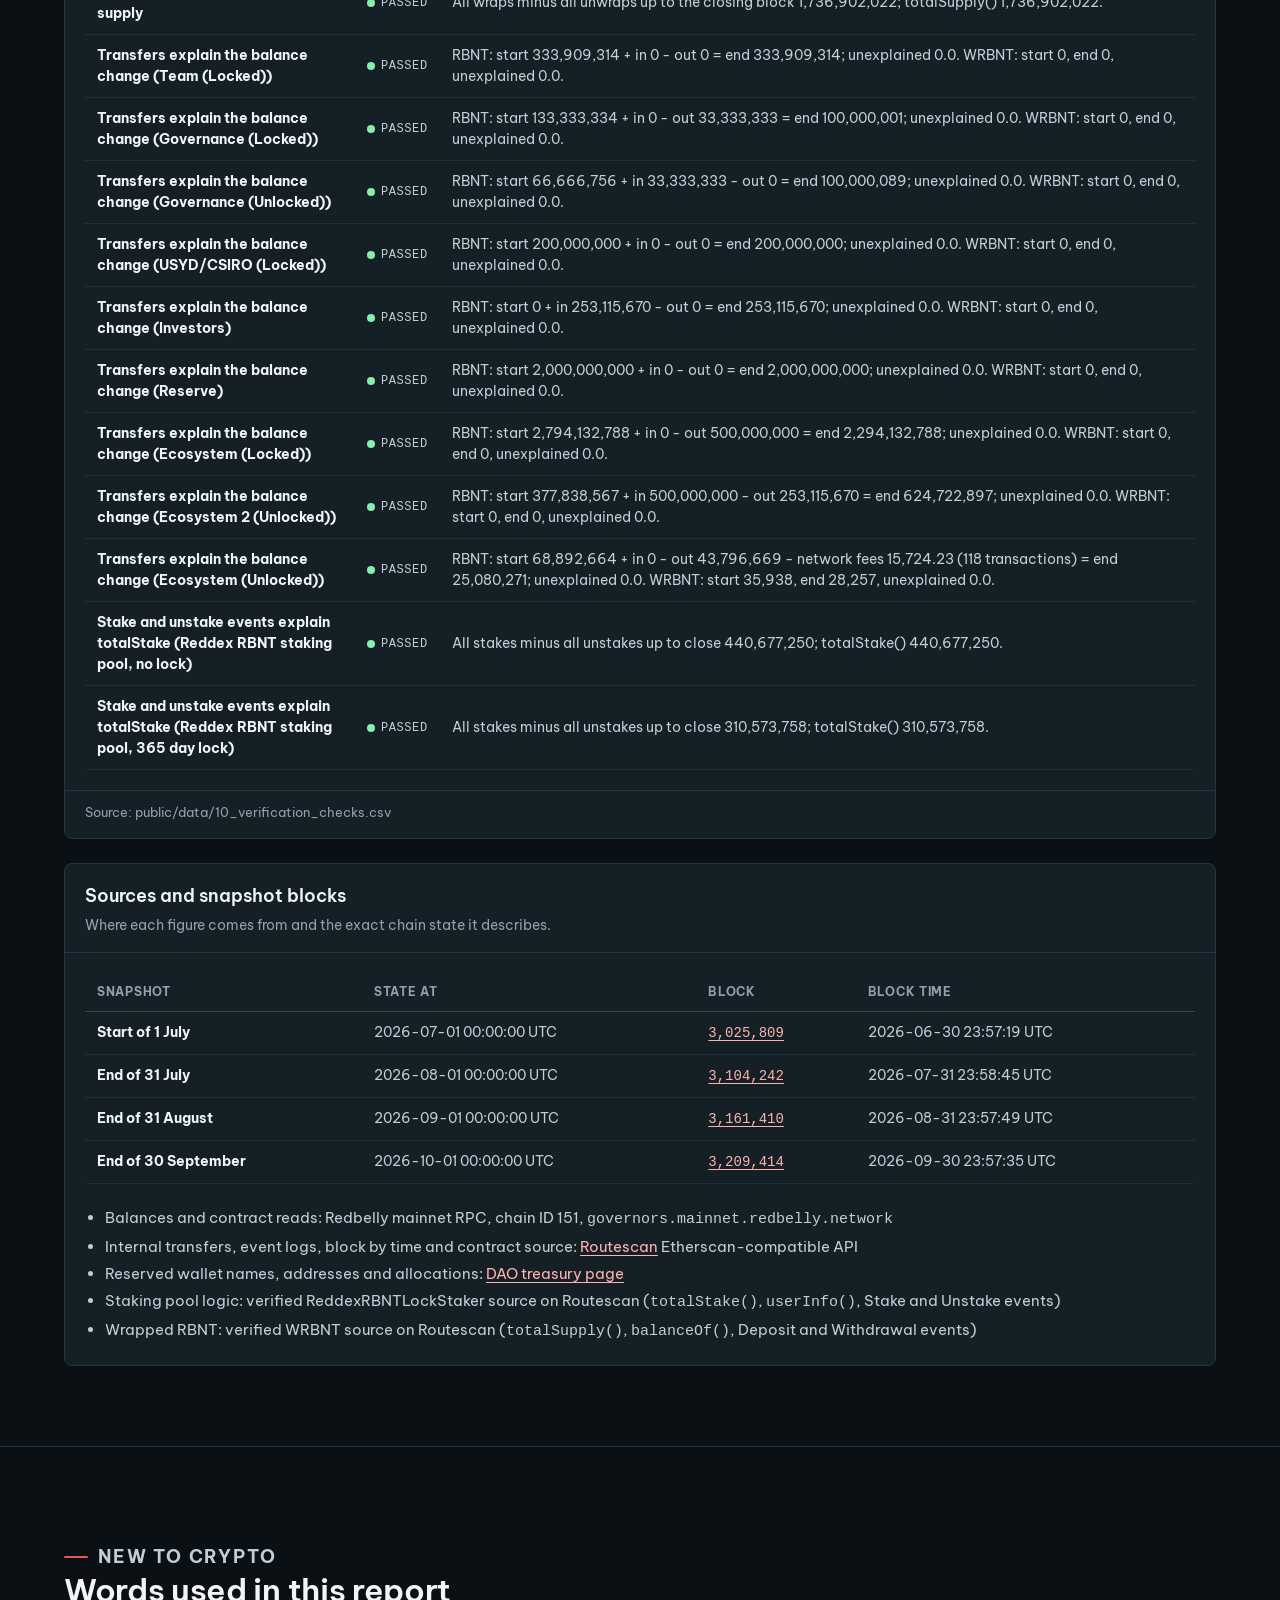
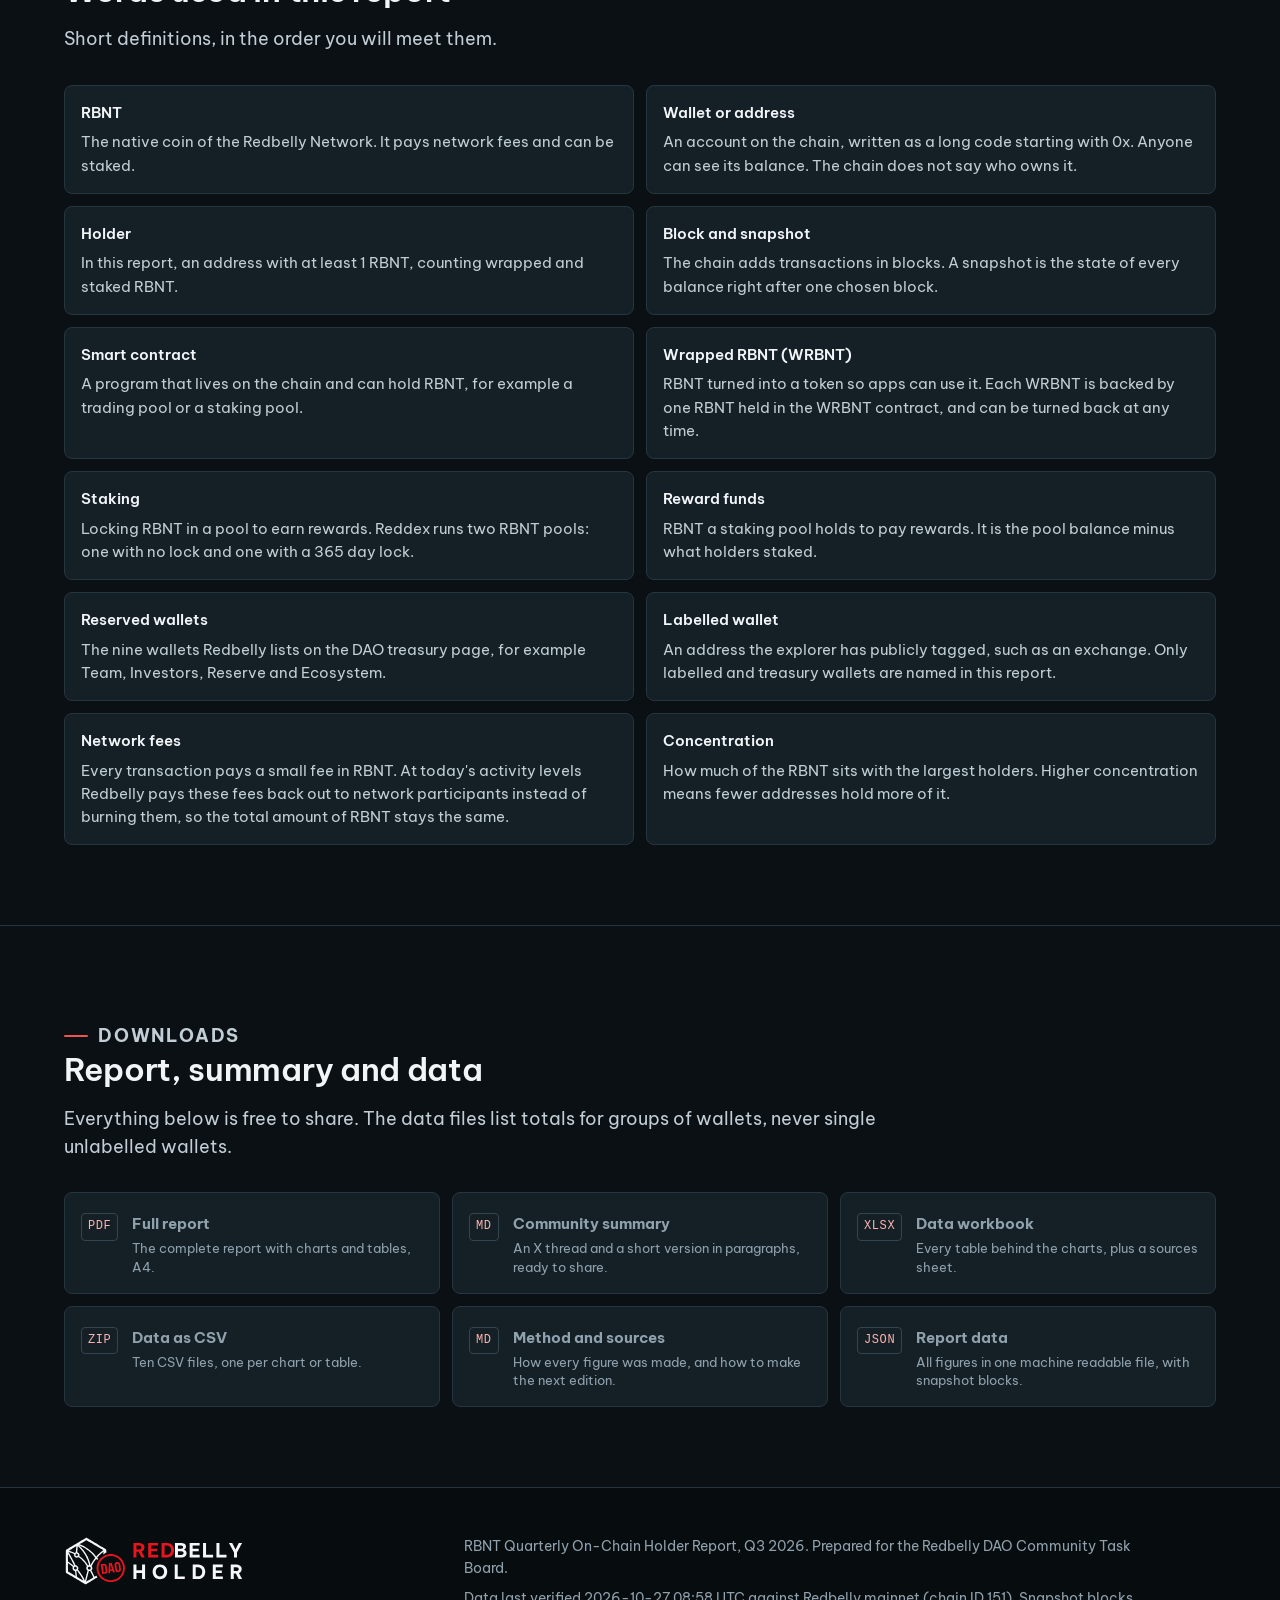
==== commit ef05ab88: "Rename the report PDF to redbelly-holder.pdf Update the site buttons, download list, README and the " ====
--- a/public/index.html
+++ b/public/index.html
@@ -60,7 +60,7 @@
       <button class="btn btn-ghost btn-icon theme-toggle" id="theme-toggle" type="button" aria-label="Switch to light theme">
         <svg viewBox="0 0 24 24" fill="none" stroke="currentColor" stroke-width="2" stroke-linecap="round" aria-hidden="true"><circle cx="12" cy="12" r="4.5"/><path d="M12 2.5v2M12 19.5v2M4.6 4.6l1.4 1.4M18 18l1.4 1.4M2.5 12h2M19.5 12h2M4.6 19.4L6 18M18 6l1.4-1.4"/></svg>
       </button>
-      <a class="btn btn-primary btn-hide-sm" href="downloads/RBNT-Holder-Report-Q3-2026.pdf" download>
+      <a class="btn btn-primary btn-hide-sm" href="downloads/redbelly-holder.pdf" download>
         <svg viewBox="0 0 24 24" fill="none" stroke="currentColor" stroke-width="2" stroke-linecap="round" stroke-linejoin="round" aria-hidden="true"><path d="M12 3v12m0 0l-5-5m5 5l5-5M4 21h16"/></svg>
         PDF
       </a>
@@ -76,7 +76,7 @@
     <p class="lede h-in d2" id="hero-lede">A calm, sourced picture of accumulation, selling, staking and concentration on Redbelly mainnet, from 1 July to 30 September 2026. Every figure is read from the chain.</p>
     <ul class="hero-meta h-in d3" id="hero-meta"></ul>
     <div class="hero-actions h-in d3">
-      <a class="btn btn-primary" href="downloads/RBNT-Holder-Report-Q3-2026.pdf" download>Download the PDF</a>
+      <a class="btn btn-primary" href="downloads/redbelly-holder.pdf" download>Download the PDF</a>
       <a class="btn btn-ghost" href="#downloads">Get the data</a>
       <a class="btn btn-ghost" href="#glossary">New to crypto? Start here</a>
     </div>
--- a/public/assets/css/site.css
+++ b/public/assets/css/site.css
@@ -190,7 +190,7 @@
 .prose p, .prose li { font-size: 16px; line-height: 1.6; color: var(--on-surface-variant); }
 .prose strong { color: var(--on-surface); }
 
-.grid-2 { display: grid; gap: 24px; }
+.grid-2 { display: grid; gap: 24px; align-items: start; } /* each card keeps its own height */
 @media (min-width: 1000px) { .grid-2 { grid-template-columns: repeat(2, minmax(0, 1fr)); } }
 .grid-3 { display: grid; gap: 16px; }
 @media (min-width: 760px) { .grid-3 { grid-template-columns: repeat(3, minmax(0, 1fr)); } }
@@ -291,6 +291,15 @@
 table.data caption { text-align: left; font-size: 13px; color: var(--outline); padding: 0 0 8px; }
 table.data th, table.data td { padding: 10px 12px; text-align: right; border-bottom: 1px solid var(--surface-container-high); white-space: nowrap; }
 table.data th:first-child, table.data td:first-child { text-align: left; white-space: normal; min-width: 160px; }
+table.data thead th { white-space: normal; vertical-align: bottom; }
+/* half-width cards on screen: tighter tables so they fit without a sideways scroll */
+@media screen {
+  .grid-2 table.data { font-size: 12.5px; }
+  .grid-2 table.data th, .grid-2 table.data td { padding: 9px 5px; }
+  .grid-2 table.data th:first-child, .grid-2 table.data td:first-child { min-width: 84px; padding-left: 0; }
+  .grid-2 table.data th:last-child, .grid-2 table.data td:last-child { padding-right: 0; }
+  .card > .table-view { margin-top: 0; padding: 4px 20px 16px; }
+}
 table.data thead th { font-size: 12px; font-weight: 700; letter-spacing: 0.06em; text-transform: uppercase; color: var(--outline); border-bottom: 1px solid var(--outline-variant); }
 table.data td { font-variant-numeric: tabular-nums; color: var(--on-surface-variant); }
 table.data.left th, table.data.left td { text-align: left; }
@@ -303,6 +312,7 @@
 table.data .addr a { color: var(--primary); }
 .table-view[hidden] { display: none; }
 .table-view { margin-top: 16px; }
+.card > .table-view table.data caption { padding-top: 8px; }
 
 .delta-up, .delta-down, .delta-flat { font-variant-numeric: tabular-nums; }
 .pill {
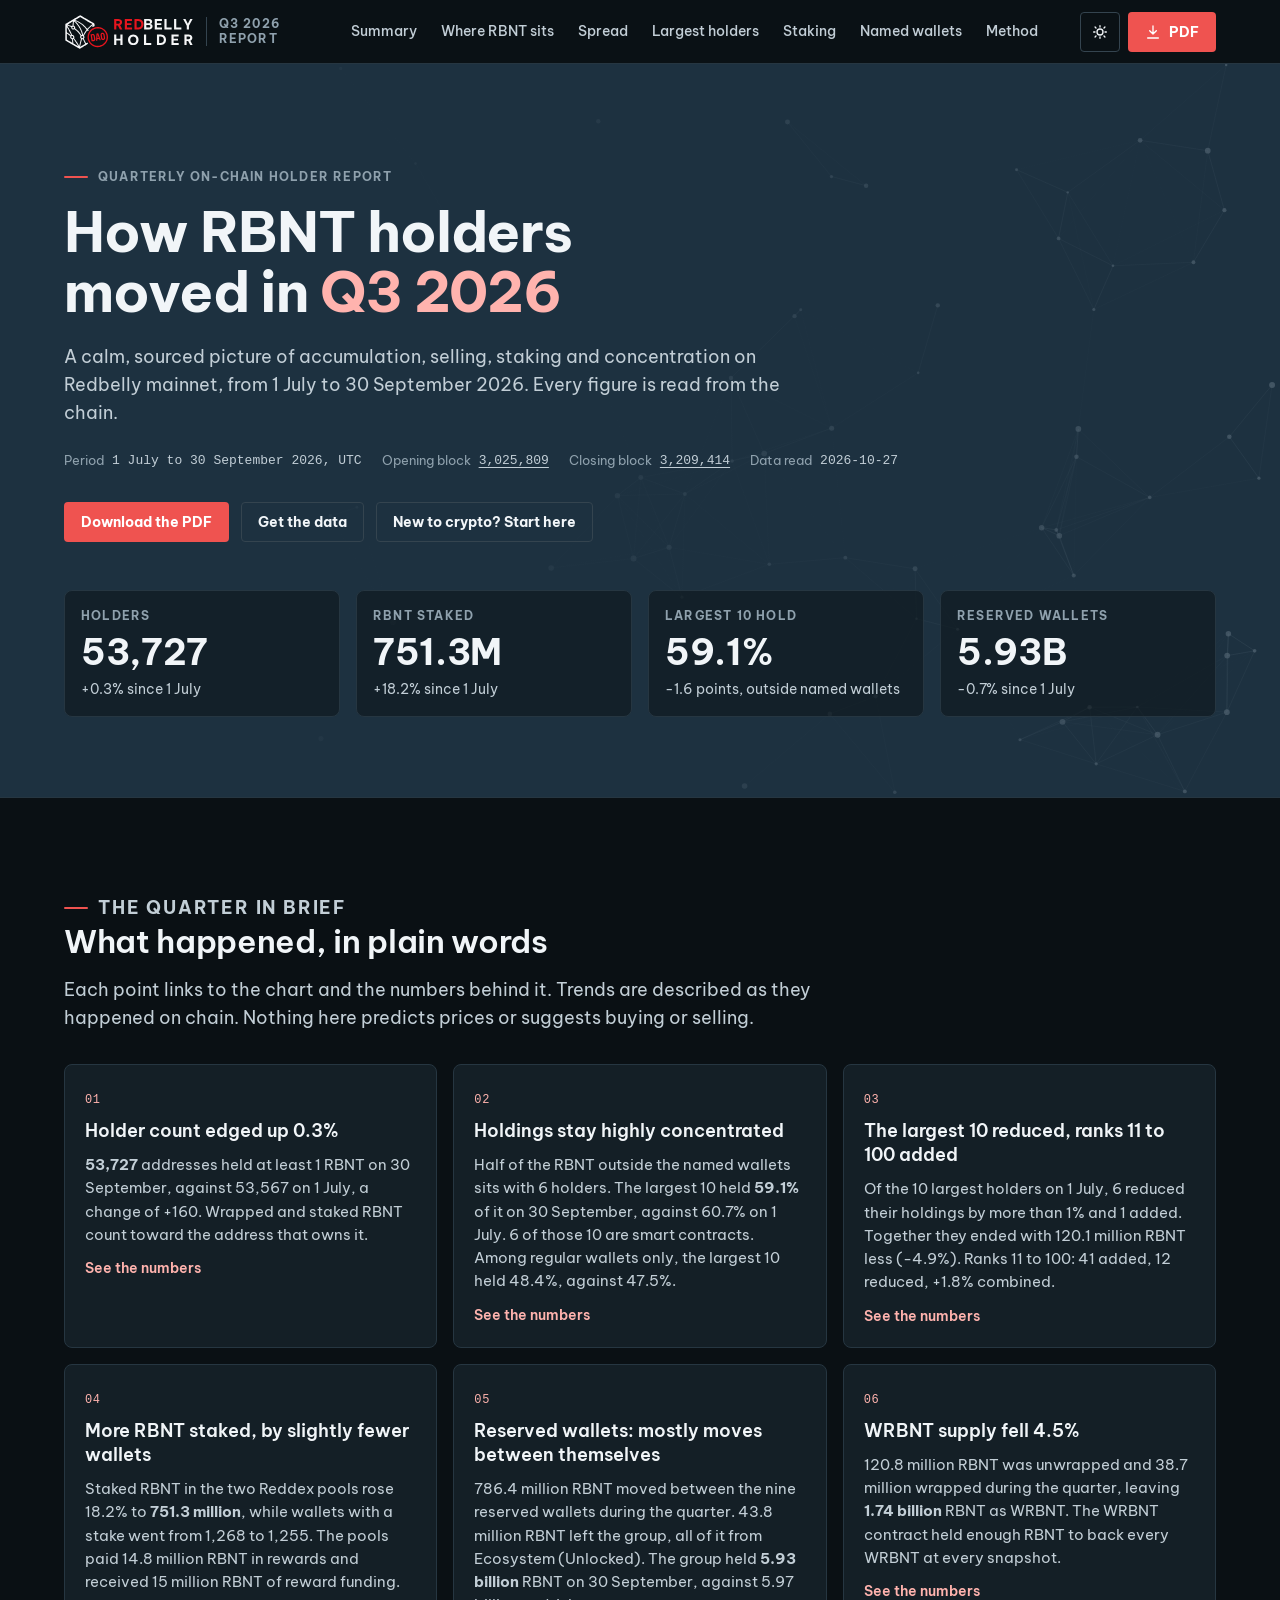
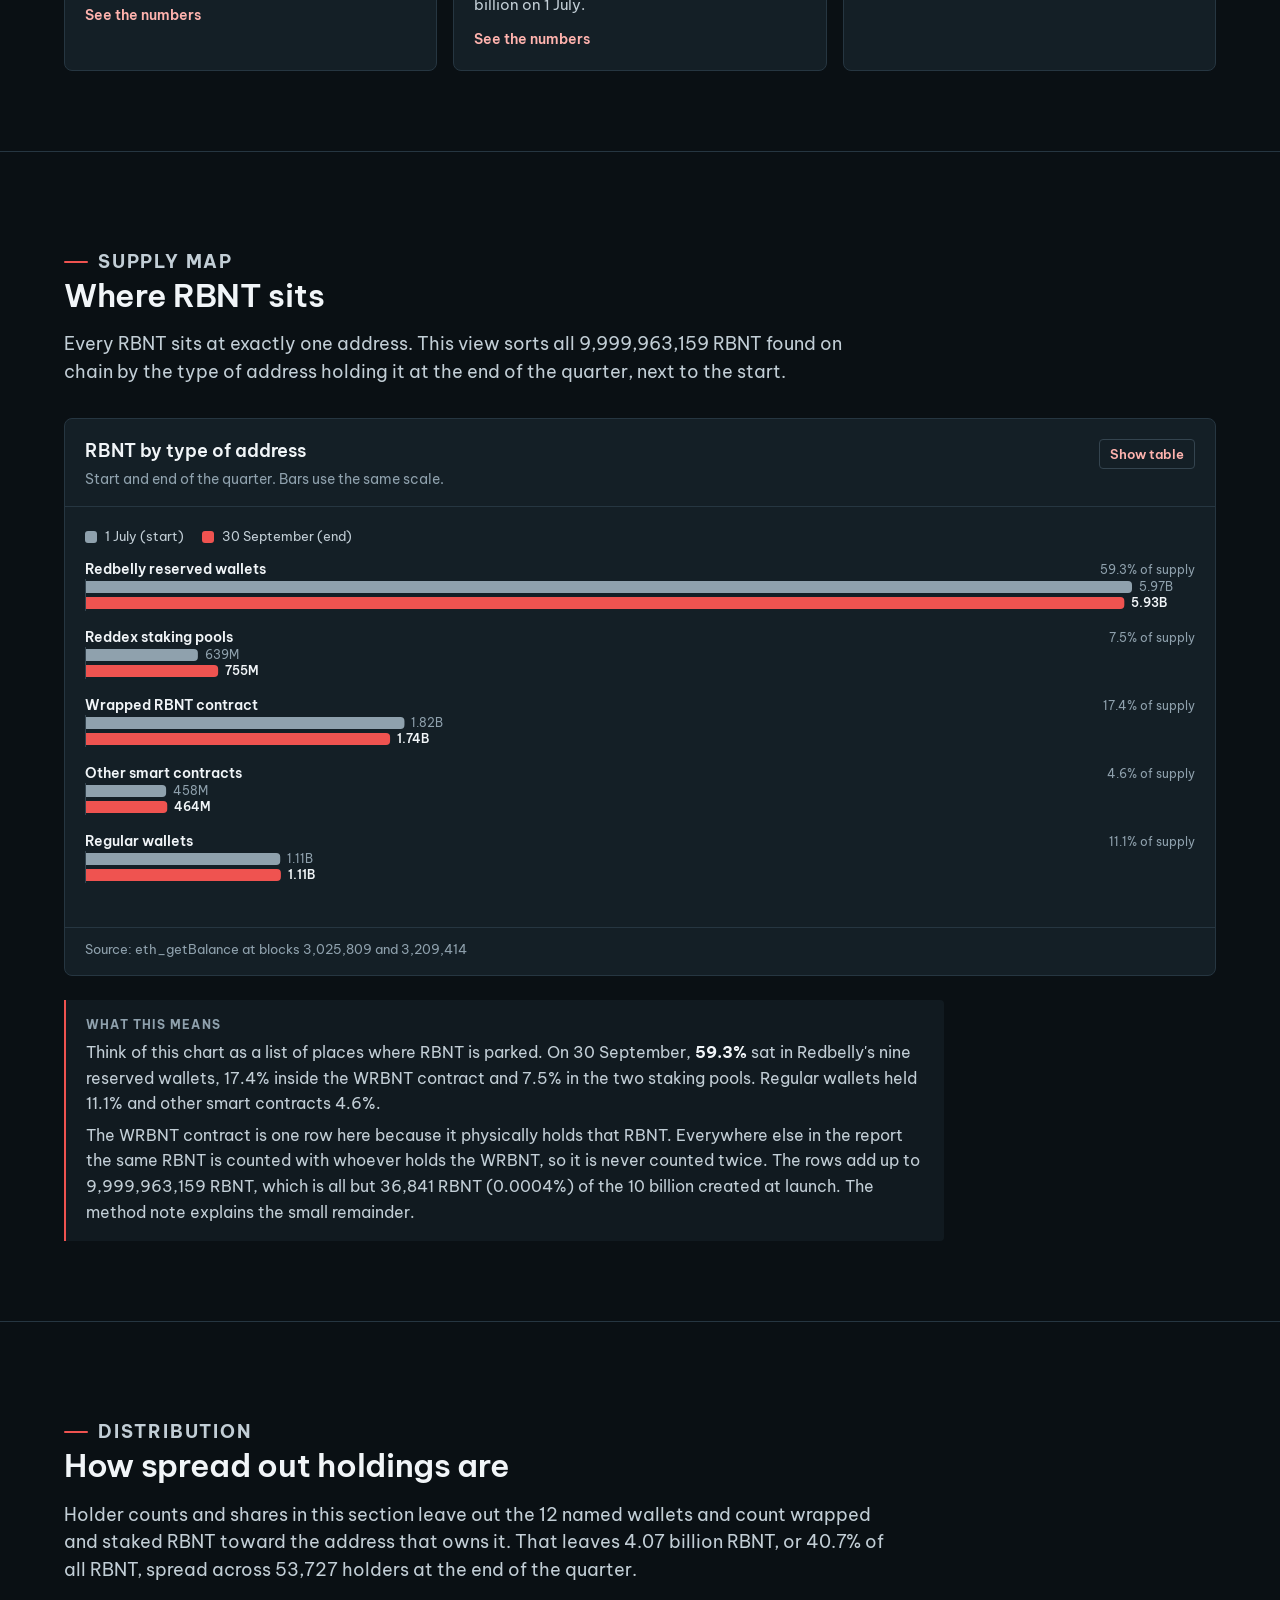
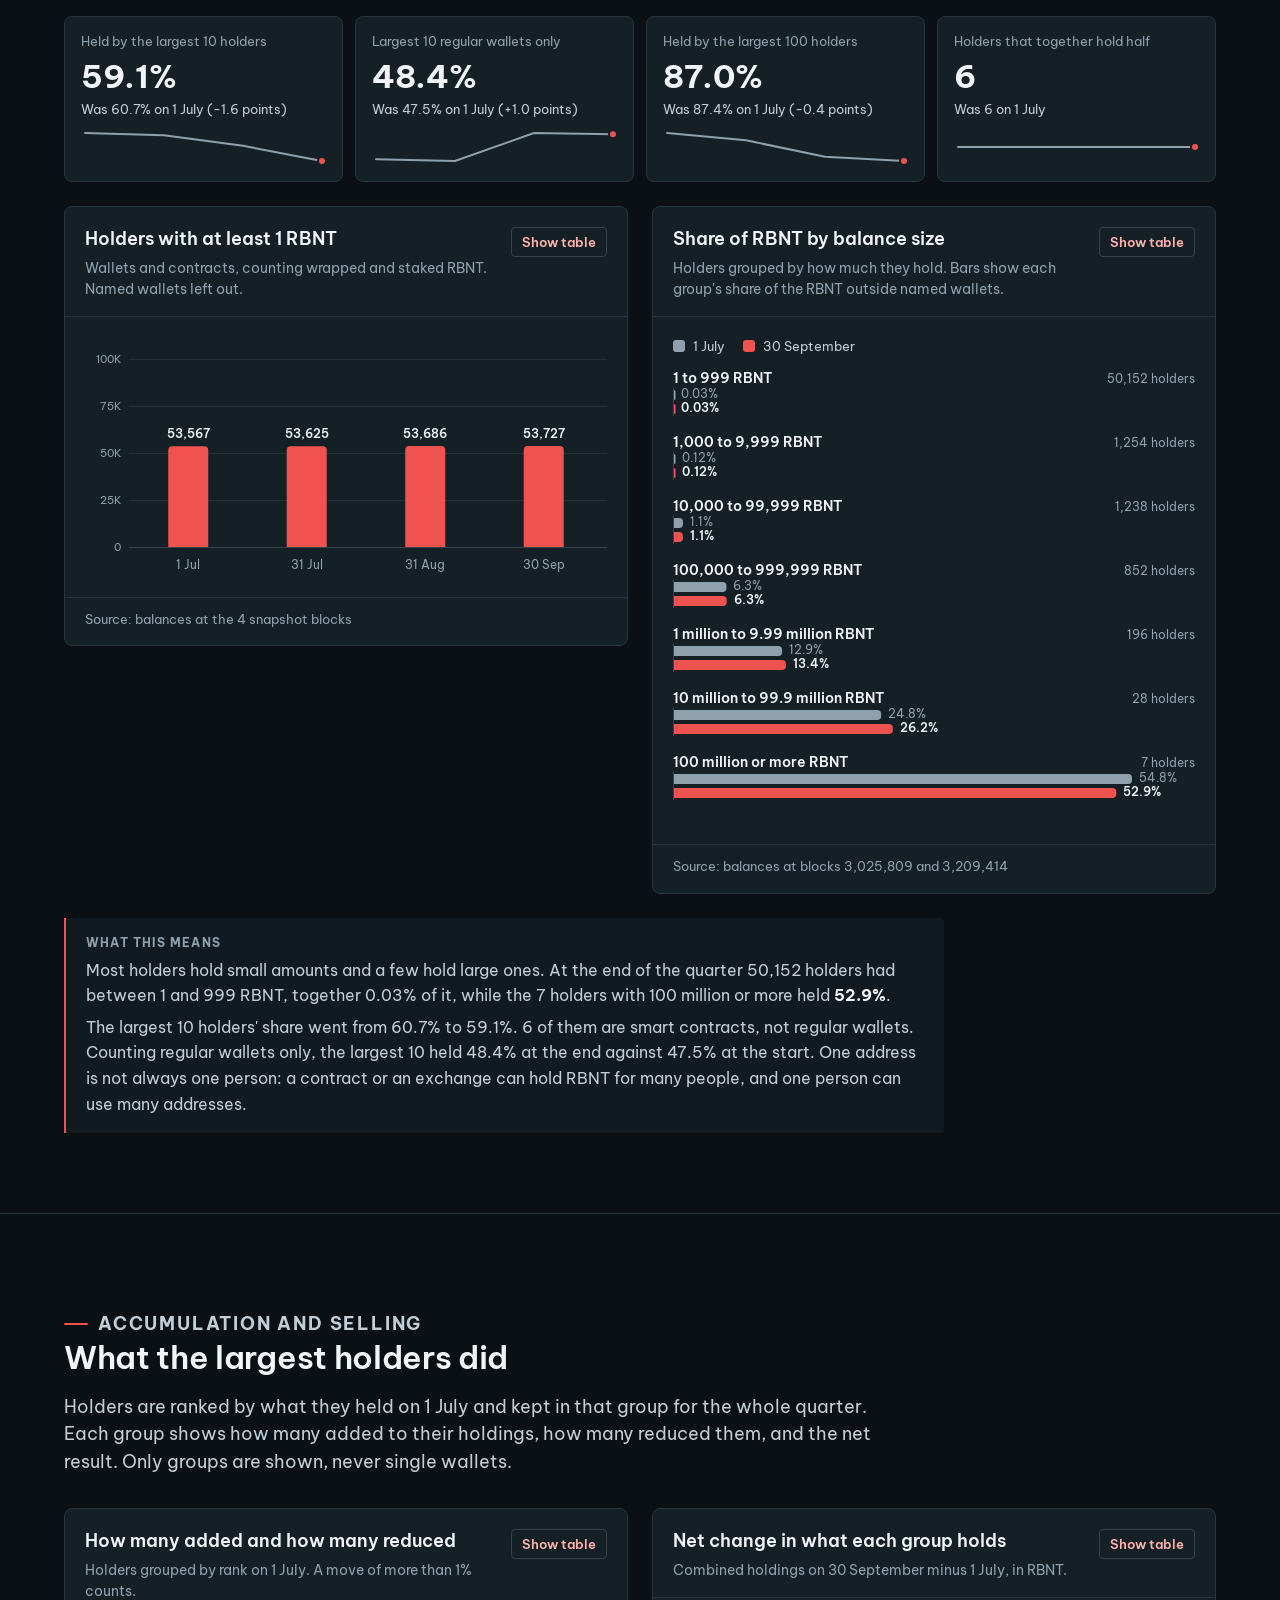
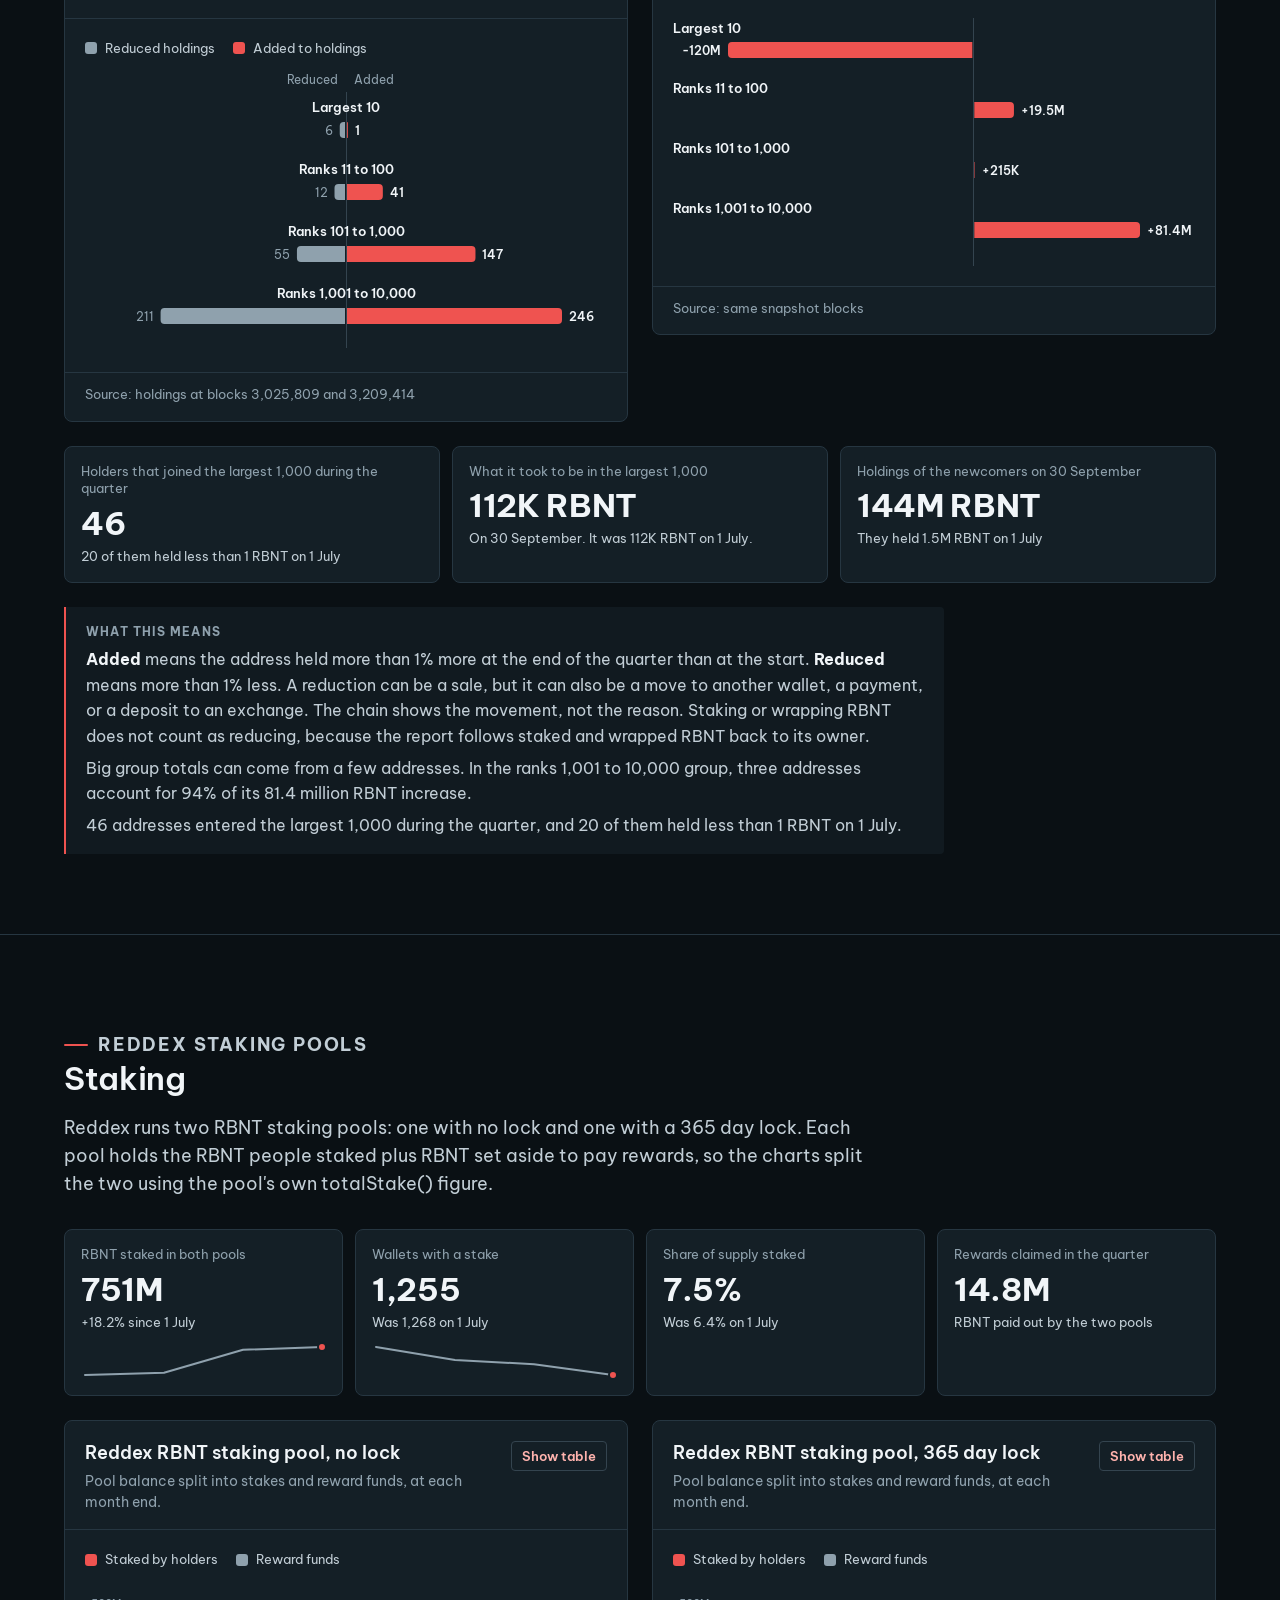
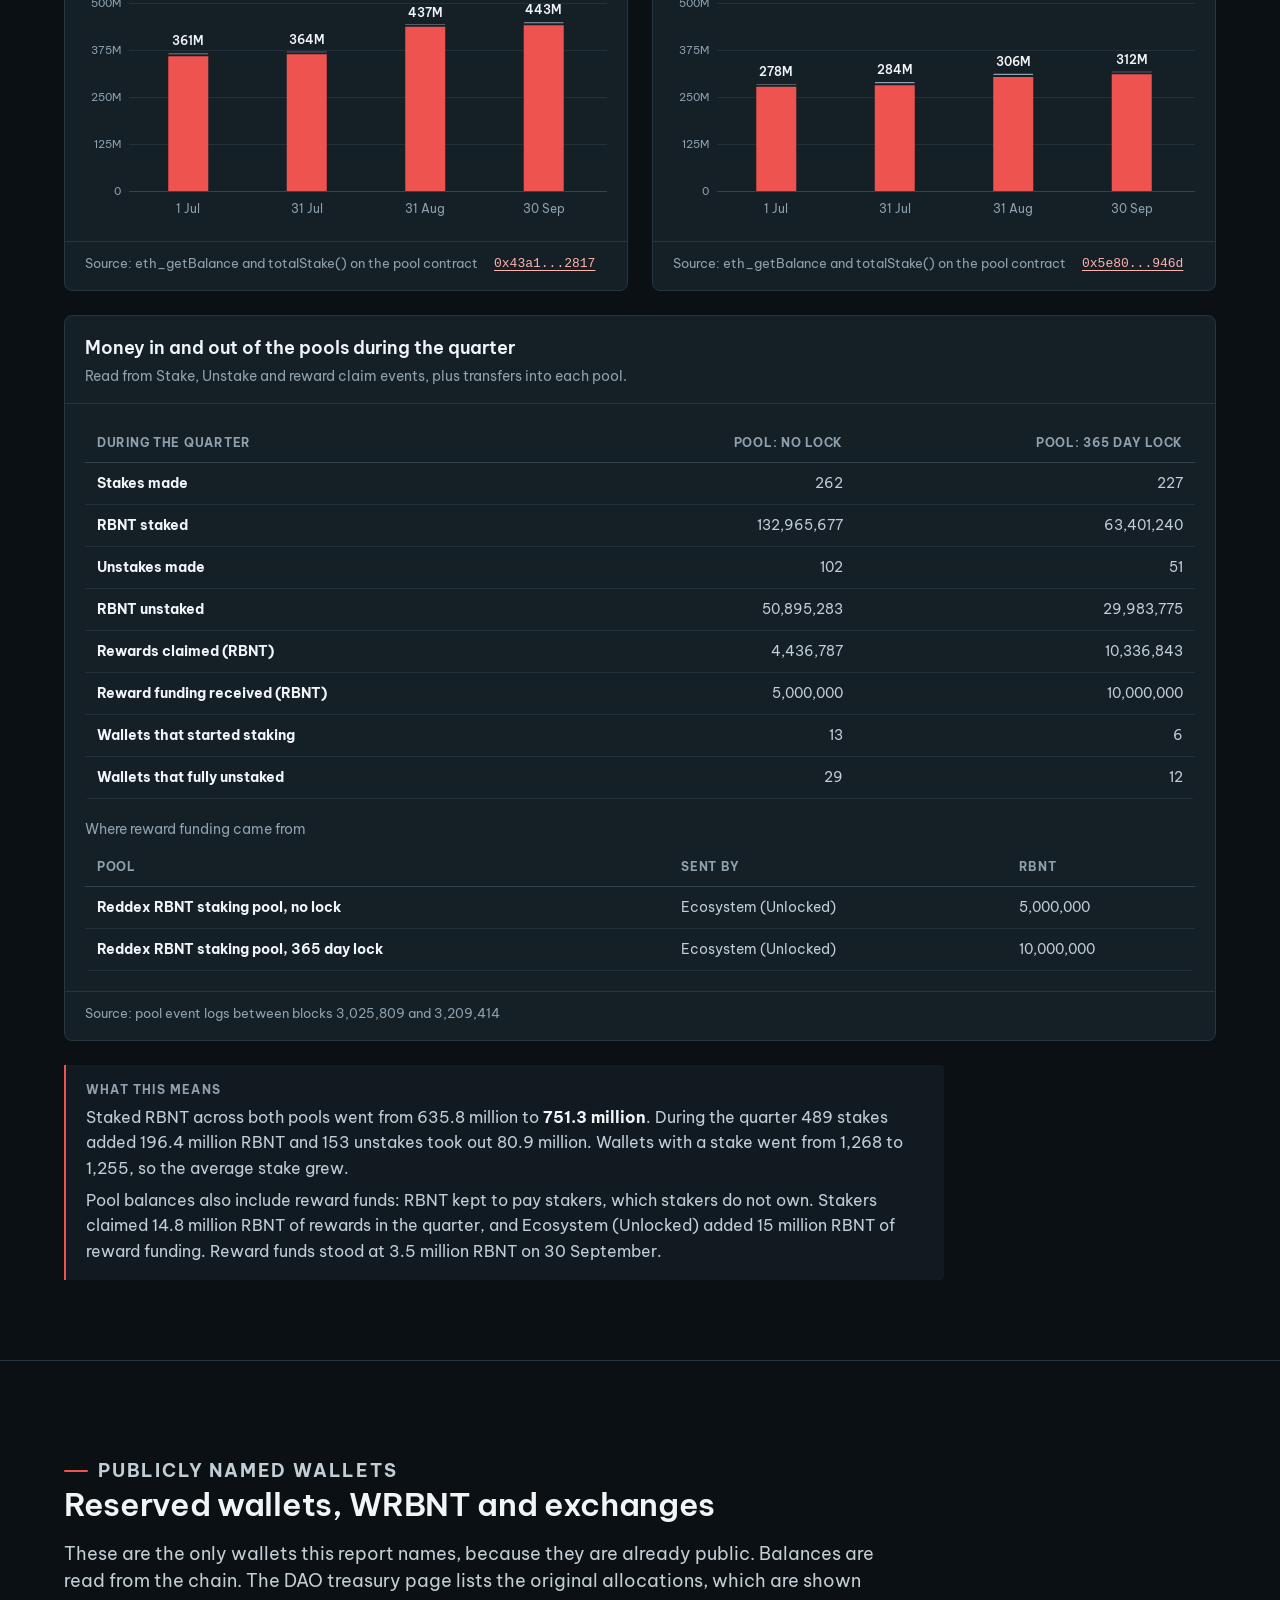
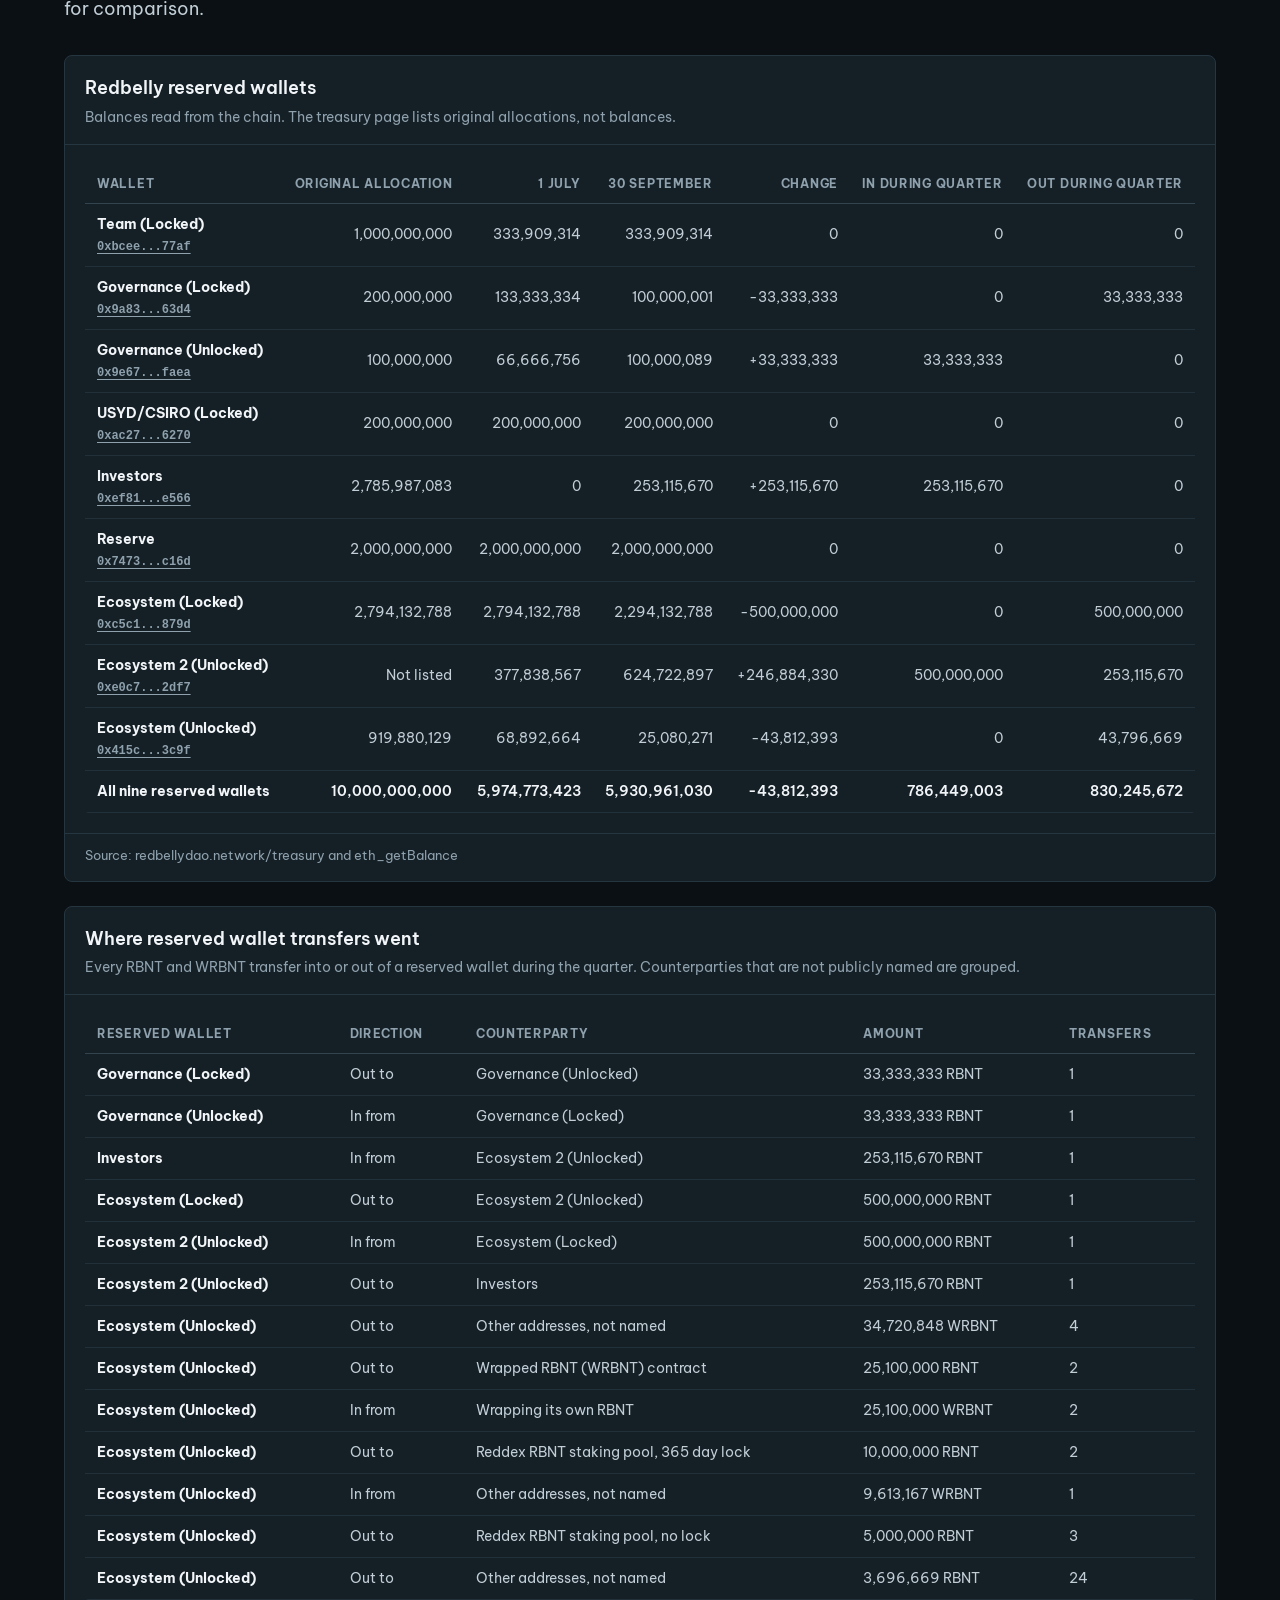
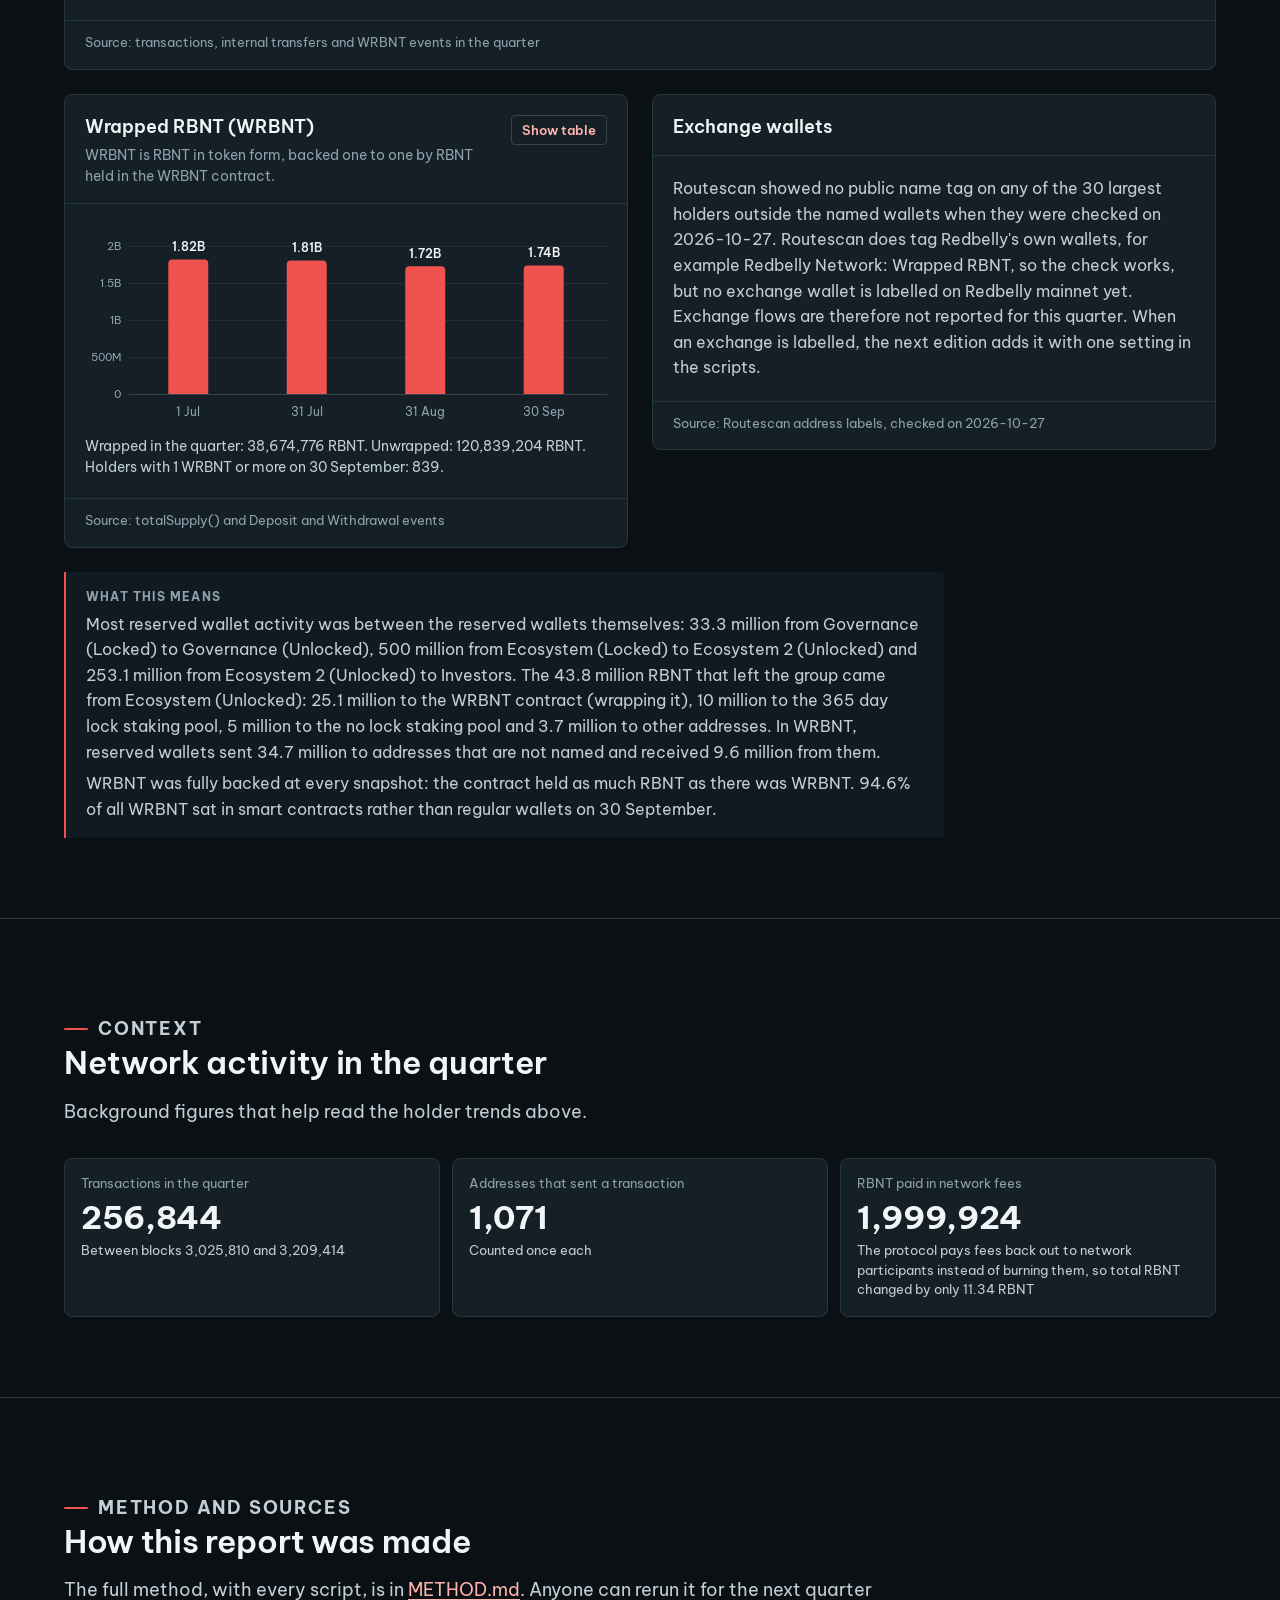
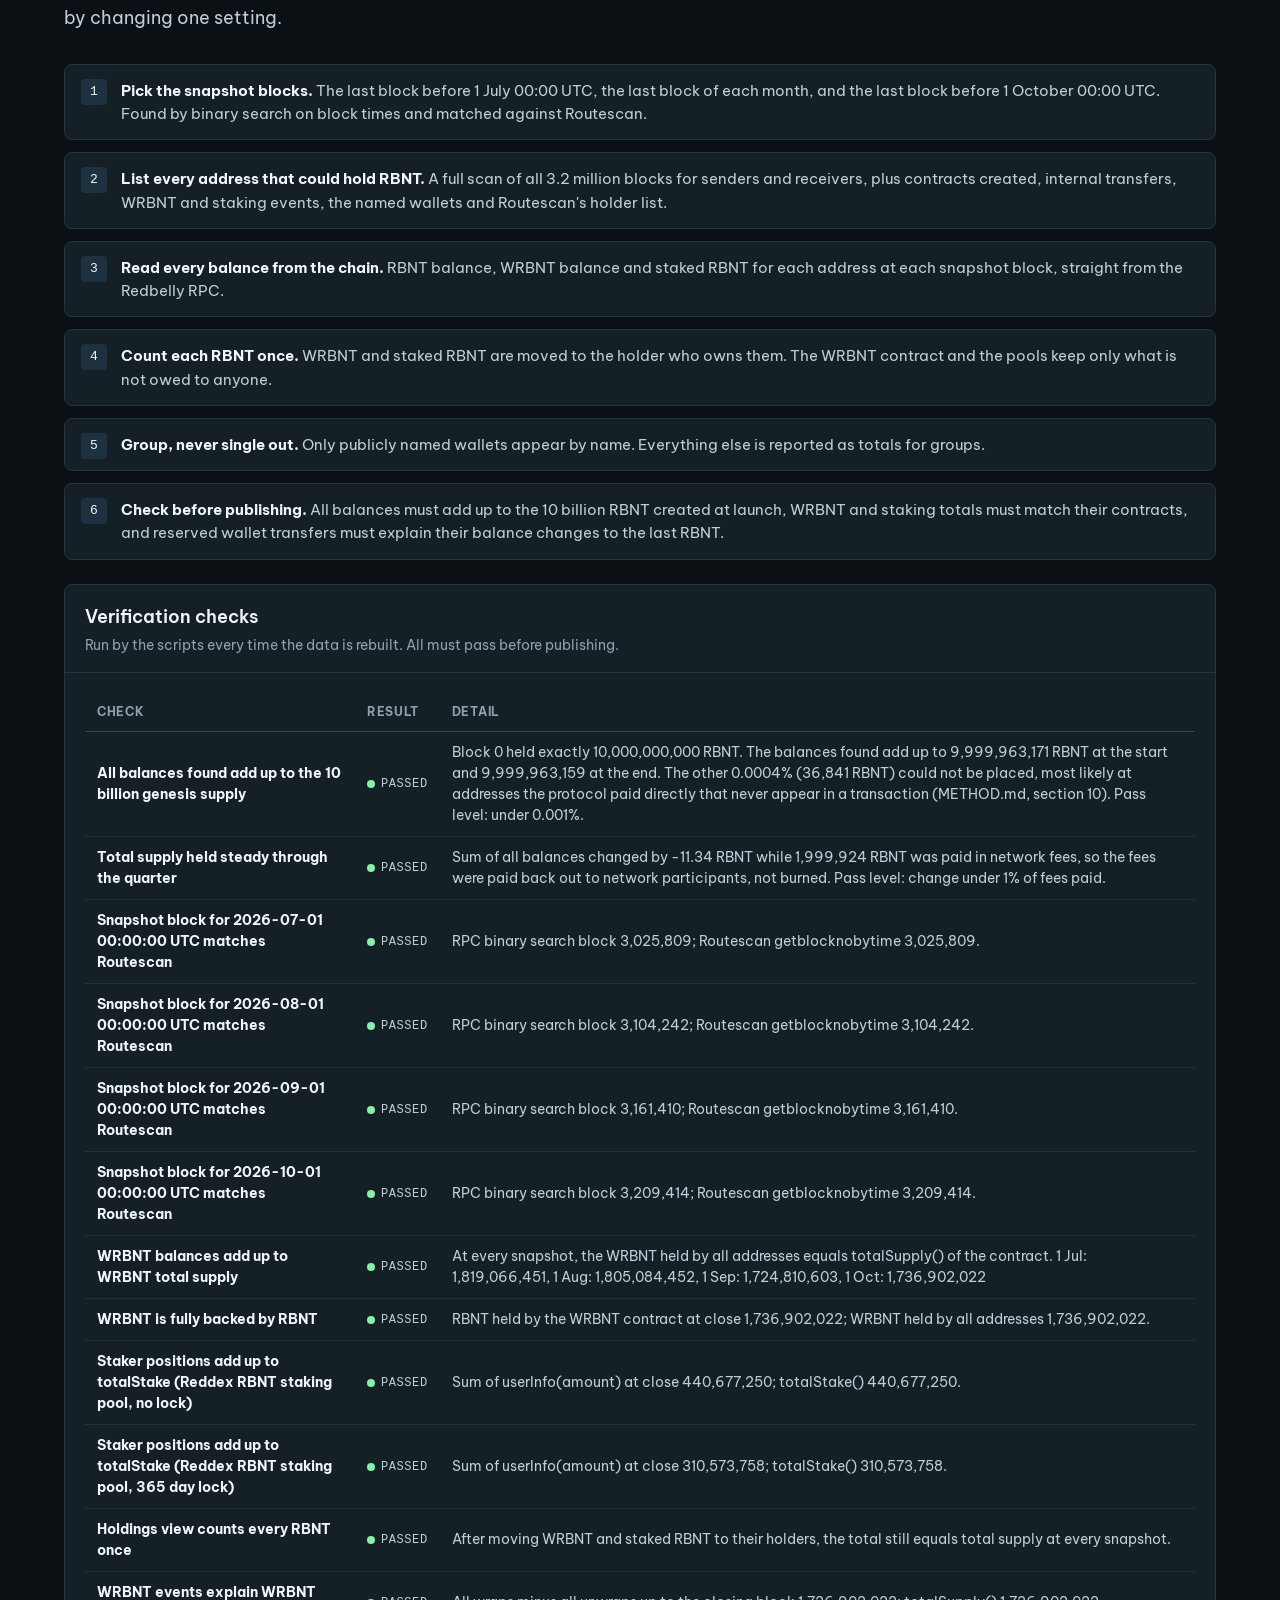
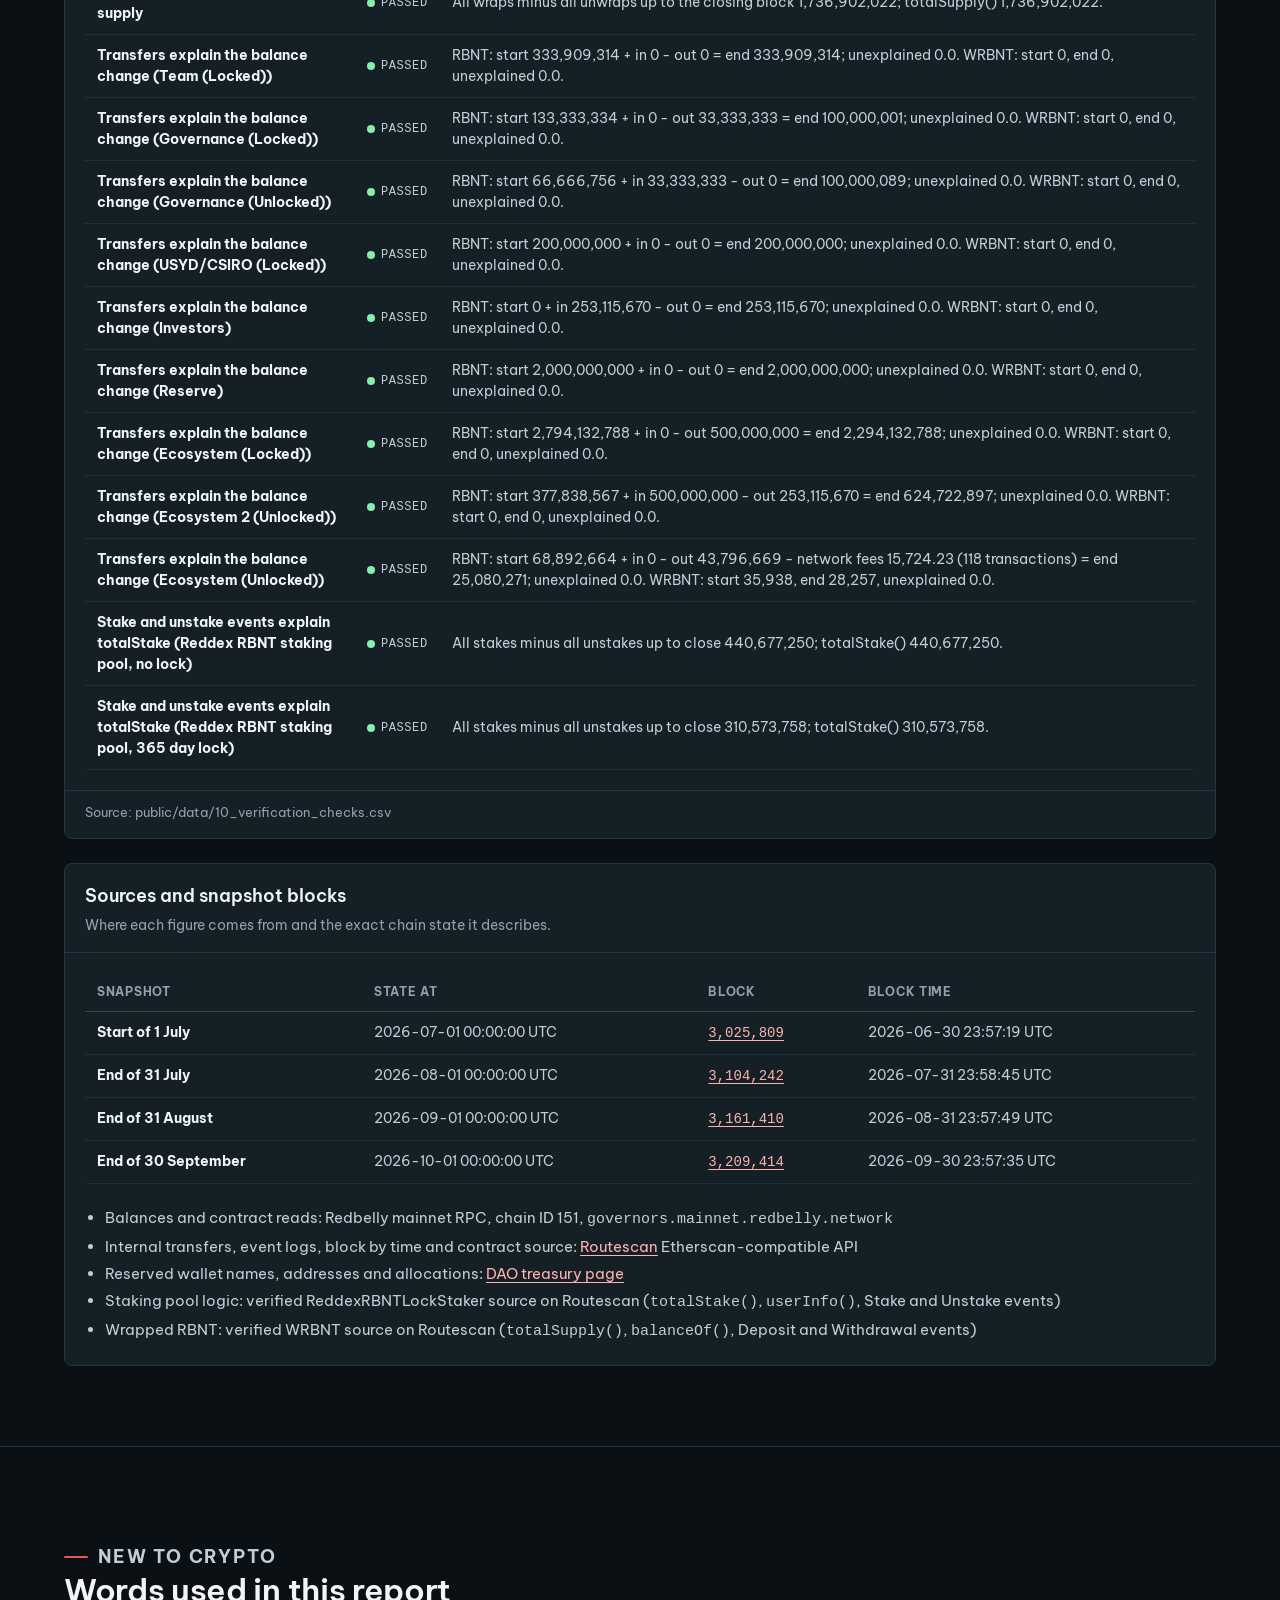
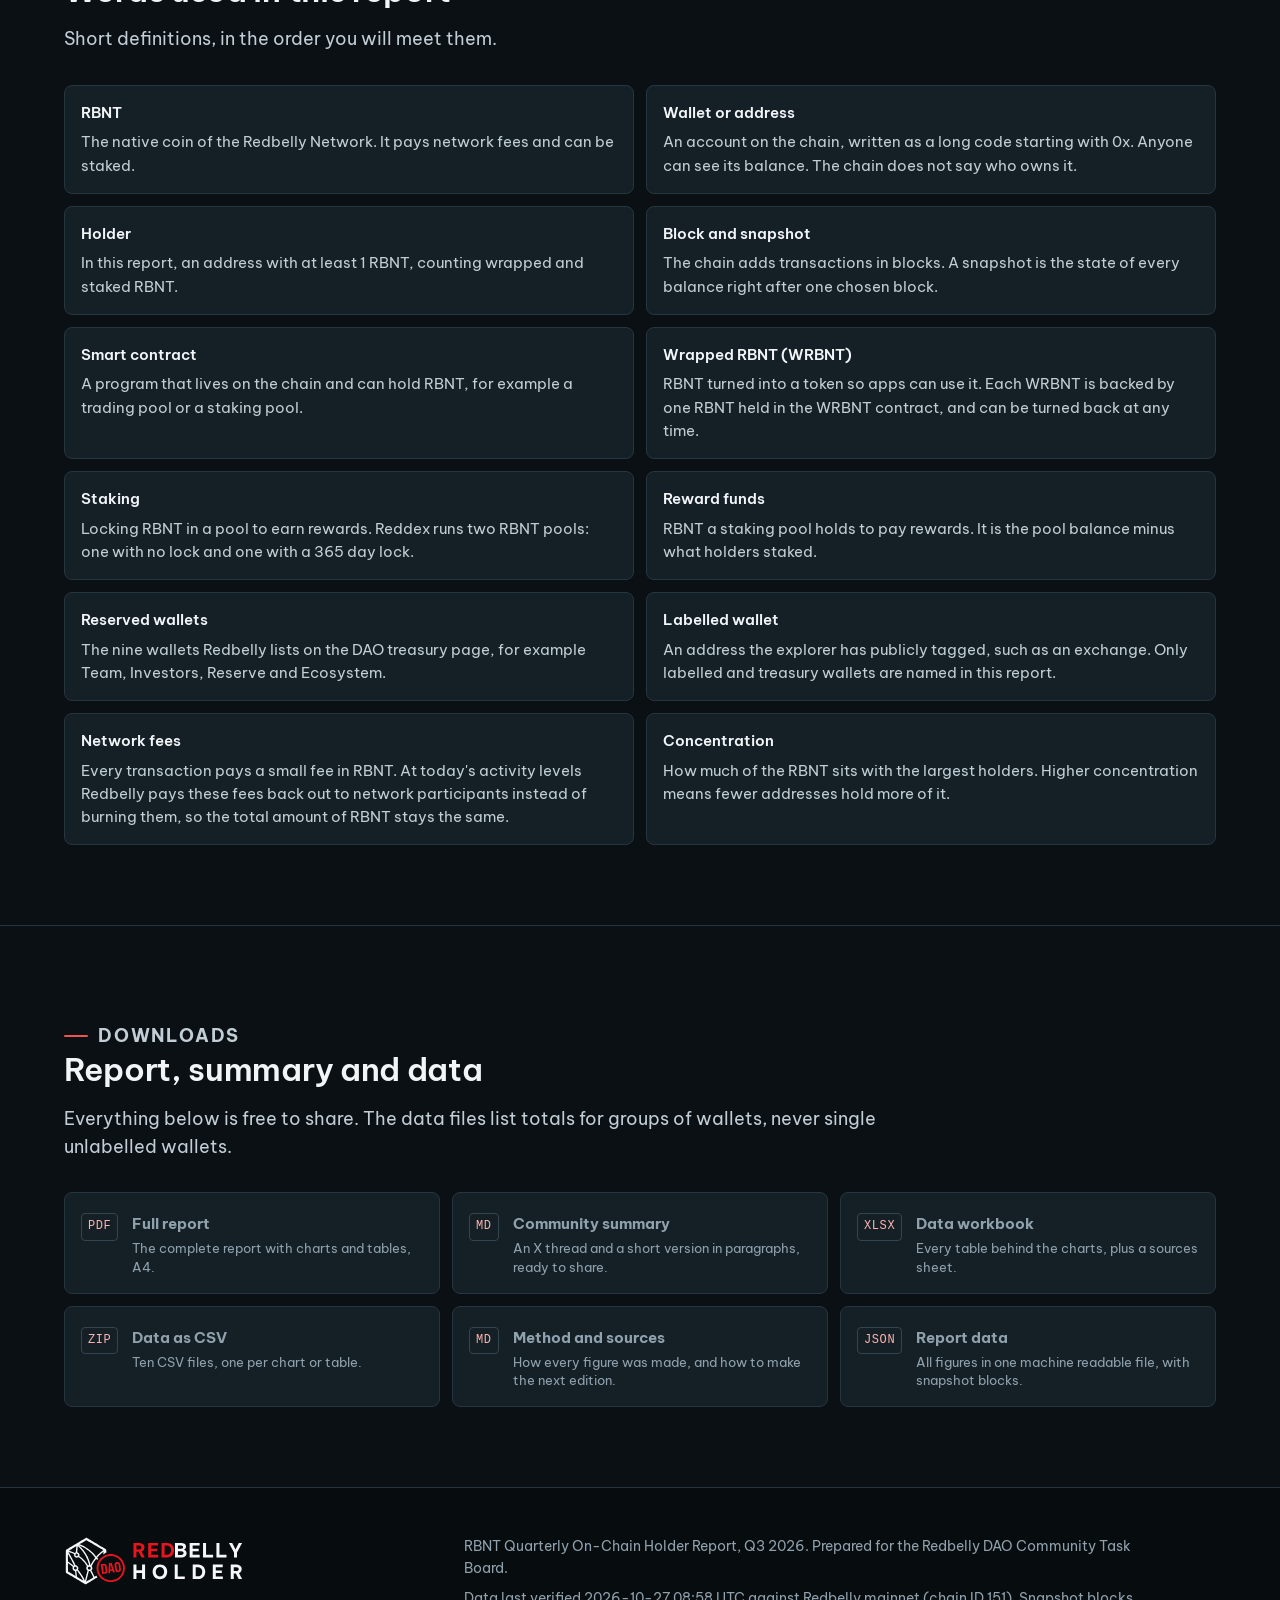
==== commit 20854aee: "Slide the section tab highlight instead of stepping through tabs One highlight now glides to the act" ====
--- a/public/index.html
+++ b/public/index.html
@@ -48,6 +48,7 @@
       <span>Q3 2026<br>report</span>
     </a>
     <nav class="nav" aria-label="Sections">
+      <span class="nav-indicator" aria-hidden="true"></span>
       <a href="#summary">Summary</a>
       <a href="#where">Where RBNT sits</a>
       <a href="#spread">Spread</a>
--- a/public/assets/css/site.css
+++ b/public/assets/css/site.css
@@ -90,14 +90,24 @@
   font-size: 12px; font-weight: 700; letter-spacing: 0.1em; text-transform: uppercase; color: var(--outline);
   border-left: 1px solid var(--outline-variant); padding-left: 12px; line-height: 1.2;
 }
-.nav { display: none; gap: 4px; margin-left: auto; }
+.nav { display: none; gap: 4px; margin-left: auto; position: relative; }
 .nav a {
+  position: relative; z-index: 1;
   color: var(--on-surface-variant); text-decoration: none; font-size: 14px; font-weight: 500;
   padding: 8px 10px; border-radius: var(--radius-base);
-  transition: color var(--t-fast), background var(--t-fast);
-}
-.nav a:hover, .nav a[aria-current="true"] { color: var(--on-surface); background: var(--surface-container); }
-.nav a[aria-current="true"] { box-shadow: inset 0 -2px 0 var(--brand); }
+  transition: color 0.3s var(--ease);
+}
+.nav a:hover, .nav a[aria-current="true"] { color: var(--on-surface); }
+/* One highlight that slides between tabs instead of each tab lighting up in turn */
+.nav-indicator {
+  position: absolute; top: 0; left: 0; height: 100%; width: 0; z-index: 0; pointer-events: none;
+  border-radius: var(--radius-base);
+  background: var(--surface-container);
+  box-shadow: inset 0 -2px 0 var(--brand);
+  opacity: 0;
+  transition: transform 0.55s var(--ease), width 0.55s var(--ease), opacity 0.25s var(--ease);
+}
+.nav-indicator.no-anim { transition: none; }
 .header-actions { display: flex; align-items: center; gap: 8px; margin-left: auto; }
 @media (min-width: 1180px) {
   .nav { display: flex; }
@@ -402,6 +412,7 @@
   .chart .grow { transform: none !important; }
   .chart .fade { opacity: 1 !important; }
   .finding, .dl, .btn { transition: none; }
+  .nav-indicator { transition: opacity 0.2s; }
 }
 
 /* Print, used for the PDF edition */
